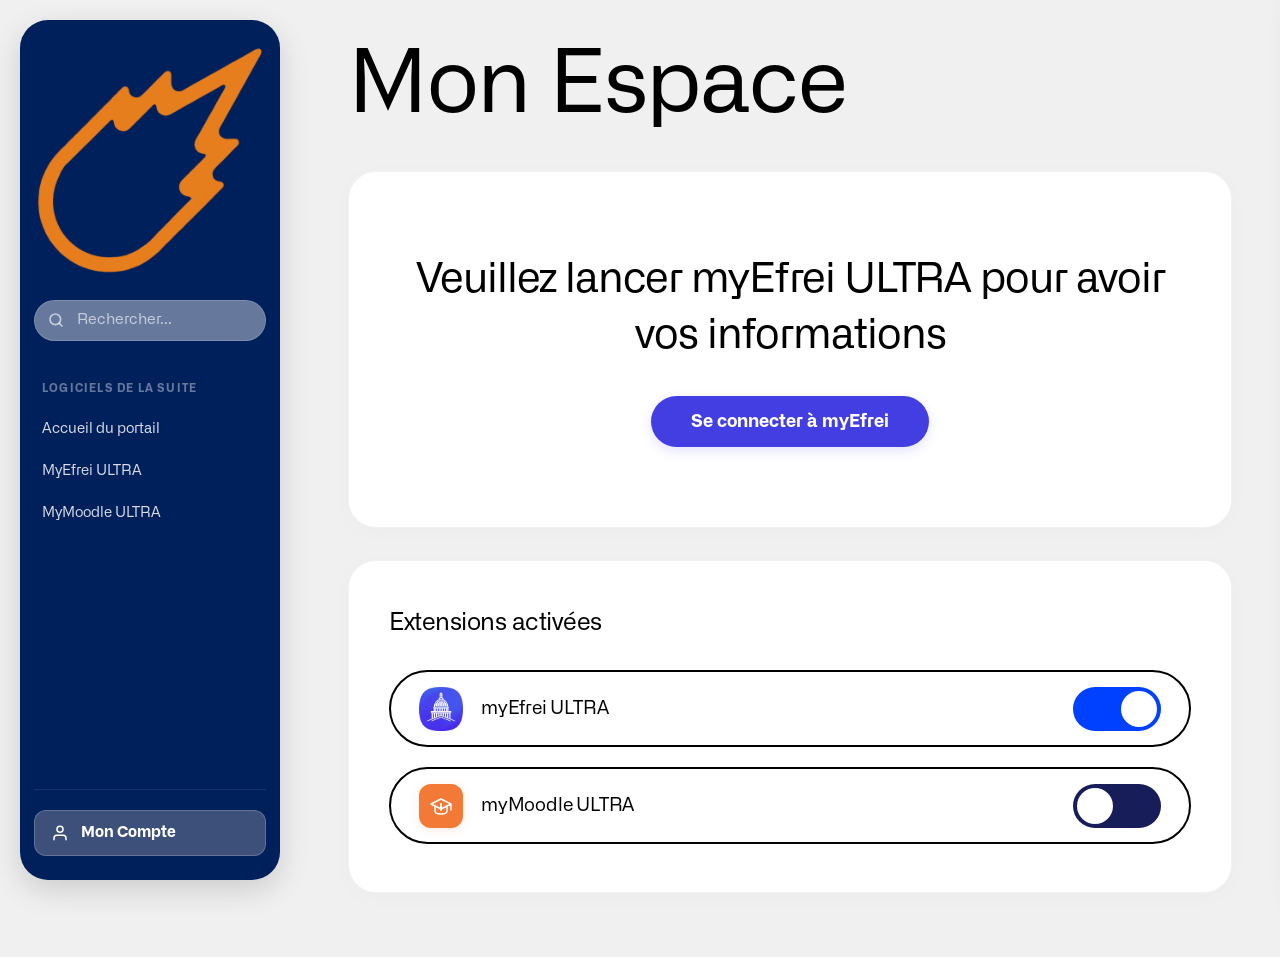
==== mon-compte.html @ fefe1a93 "La suite - Site we- Début" ====
<!DOCTYPE html>
<html lang="fr">
<head>
  <meta charset="UTF-8">
  <meta name="viewport" content="width=device-width, initial-scale=1.0">
  <title>Mon Compte - RACYWAMA</title>
  
  <!-- SEO Meta Tags -->
  <meta name="description" content="Gérez votre profil RACYWAMA, activez vos extensions et configurez vos préférences pour MyEfrei ULTRA et MyMoodle ULTRA.">
  <meta name="author" content="Racywama">

  <!-- Favicon -->
  <link rel="icon" type="image/png" href="img/logo.png">

  <!-- Stylesheets -->
  <link rel="stylesheet" href="index.css">
  <link rel="stylesheet" href="mon-compte.css">
</head>
<body class="account-page-body is-unconnected">

  <!-- MOBILE HEADER (Visible on <= 992px) -->
  <header class="mobile-header">
    <a href="index.html" class="mobile-logo-wrapper">
      <img src="img/logo.png" alt="RACYWAMA Comet Logo" class="mobile-logo-img">
    </a>
    <button class="mye-hamburger-btn" id="mye-hamburger-btn" aria-label="Menu">
      <span></span>
      <span></span>
      <span></span>
    </button>
  </header>

  <!-- MOBILE DRAWER (Visible on <= 992px) -->
  <div id="mye-mobile-drawer" class="mye-mobile-drawer">
    <div class="mye-drawer-header">
      <button class="mye-drawer-close" id="mye-drawer-close" aria-label="Fermer">
        <svg viewBox="0 0 24 24" fill="none" stroke="currentColor" stroke-width="2" stroke-linecap="round" stroke-linejoin="round"><line x1="18" y1="6" x2="6" y2="18"></line><line x1="6" y1="6" x2="18" y2="18"></line></svg>
      </button>
    </div>
    
    <!-- Drawer Profile Info -->
    <div class="mye-drawer-profile-container">
      <div class="avatar-gradient drawer-avatar" id="drawer-profile-avatar">--</div>
      <div class="mye-drawer-profile-details">
        <h3 class="mye-drawer-name" id="drawer-profile-name">Non connecté</h3>
        <span class="mye-drawer-badge" id="drawer-profile-class">Aucune extension</span>
      </div>
    </div>
    
    <!-- Drawer Navigation Menu -->
    <nav class="mye-drawer-nav">
      <a href="index.html" class="mye-drawer-item">
        <span class="mye-drawer-item-text">Accueil du portail</span>
      </a>
      <a href="myefrei-ultra.html" class="mye-drawer-item">
        <span class="mye-drawer-item-text">MyEfrei ULTRA</span>
      </a>
      <a href="index.html#card-mymoodle-ultra" class="mye-drawer-item">
        <span class="mye-drawer-item-text">MyMoodle ULTRA</span>
      </a>
      <a href="mon-compte.html" class="mye-drawer-item active">
        <span class="mye-drawer-item-text">Mon Compte</span>
      </a>
    </nav>
  </div>

  <!-- DRAWER OVERLAY -->
  <div id="mye-drawer-overlay" class="mye-drawer-overlay"></div>

  <!-- LEFT SIDEBAR -->
  <aside class="sidebar">
    <div class="sidebar-top">
      <a href="index.html" class="sidebar-logo-wrapper" id="sidebar-logo">
        <img src="img/logo.png" alt="RACYWAMA Comet Logo" class="sidebar-logo-img">
      </a>
      <div class="sidebar-search-container">
        <svg class="sidebar-search-icon" width="16" height="16" viewBox="0 0 24 24" fill="none" stroke="currentColor" stroke-width="2.5" stroke-linecap="round" stroke-linejoin="round"><circle cx="11" cy="11" r="8"></circle><line x1="21" y1="21" x2="16.65" y2="16.65"></line></svg>
        <input type="text" placeholder="Rechercher..." id="sidebar-search" class="sidebar-search-input">
      </div>
    </div>
    
    <!-- Software List inside Sidebar -->
    <nav class="sidebar-nav">
      <p class="sidebar-nav-title">Logiciels de la Suite</p>
      <ul class="sidebar-menu">
        <li>
          <a href="index.html" class="sidebar-menu-link">
            Accueil du portail
          </a>
        </li>
        <li>
          <a href="myefrei-ultra.html" class="sidebar-menu-link">
            MyEfrei ULTRA
          </a>
        </li>
        <li>
          <a href="index.html#card-mymoodle-ultra" class="sidebar-menu-link">
            MyMoodle ULTRA
          </a>
        </li>
      </ul>
    </nav>

    <!-- Sidebar Bottom (Account Button) -->
    <div class="sidebar-bottom">
      <a href="mon-compte.html" class="sidebar-account-btn active" id="sidebar-account-btn">
        <svg class="sidebar-account-icon" width="18" height="18" viewBox="0 0 24 24" fill="none" stroke="currentColor" stroke-width="2" stroke-linecap="round" stroke-linejoin="round"><path d="M20 21v-2a4 4 0 0 0-4-4H8a4 4 0 0 0-4 4v2"></path><circle cx="12" cy="7" r="4"></circle></svg>
        <span>Mon Compte</span>
      </a>
    </div>
  </aside>

  <!-- MAIN CONTENT AREA -->
  <main class="main-content">
    
    <!-- Top Header -->
    <div class="top-header">
      <h1 class="main-title">Mon Espace</h1>
    </div>

    <!-- STATE 1: UNCONNECTED VIEW (Default) -->
    <div id="state-unconnected" class="unconnected-container">
      <!-- Unconnected Message Card -->
      <div class="card-unconnected-msg" style="text-align: center;">
        <h2 style="margin-bottom: 2rem;">Veuillez lancer myEfrei ULTRA pour avoir vos informations</h2>
        <a href="https://auth.myefrei.fr/uaa/interaction/dcYDgSKBVvpcvzDMq9liF" target="_blank" class="btn-mye-connect" style="display: inline-block; padding: 0.85rem 2.5rem; background-color: var(--btn-blue, #423ee2); color: #ffffff; text-decoration: none; border-radius: 100px; font-weight: 600; font-size: 1.1rem; box-shadow: 0 4px 12px rgba(66, 62, 226, 0.15); transition: all 0.2s ease;">Se connecter à myEfrei</a>
      </div>

      <!-- Extensions Status Card -->
      <div class="card-extensions-status">
        <h3>Extensions activées</h3>
        <div class="extensions-pills-list">
          
          <!-- Extension 1: myEfrei ULTRA -->
          <div class="extension-pill-item">
            <div class="extension-pill-left">
              <img src="img/logomyEfreiUltra.png" alt="myEfrei ULTRA Logo" class="extension-logo-img">
              <span class="extension-name">myEfrei ULTRA</span>
            </div>
            <label class="switch">
              <input type="checkbox" id="extension-toggle-unconnected">
              <span class="slider"></span>
            </label>
          </div>

          <!-- Extension 2: myMoodle ULTRA -->
          <div class="extension-pill-item">
            <div class="extension-pill-left">
              <div class="mym-moodle-icon-wrapper">
                <svg width="24" height="24" viewBox="0 0 24 24" fill="none" stroke="white" stroke-width="1.5" stroke-linecap="round" stroke-linejoin="round" class="dome-svg"><path d="M22 10v6M2 10l10-5 10 5-10 5z"></path><path d="M6 12v5c0 2 2 3 6 3s6-1 6-3v-5"></path><path d="M12 10v6" stroke-width="2"></path></svg>
              </div>
              <span class="extension-name">myMoodle ULTRA</span>
            </div>
            <label class="switch">
              <input type="checkbox" id="moodle-toggle-unconnected">
              <span class="slider"></span>
            </label>
          </div>

        </div>
      </div>
    </div>

    <!-- STATE 2: CONNECTED VIEW (Hidden by default) -->
    <div id="state-connected" class="account-grid">
      
      <!-- LEFT: Profile & License Info -->
      <div class="account-left-col">
        <div class="profile-card">
          <div class="avatar-gradient" id="profile-avatar">--</div>
          <h2 class="profile-name" id="profile-name">Non connecté</h2>
          <span class="profile-badge" id="profile-class">Aucune extension</span>
          
          <div class="profile-details">
            <div class="detail-row">
              <span class="detail-label">E-mail</span>
              <span class="detail-value" id="profile-email">--</span>
            </div>
            <div class="detail-row">
              <span class="detail-label">Moyenne</span>
              <span class="detail-value" id="profile-average">--</span>
            </div>
            <div class="detail-row">
              <span class="detail-label">Absences / Retards</span>
              <span class="detail-value" id="profile-attendance">--</span>
            </div>
          </div>
          
          <div class="profile-sync-warning" id="profile-sync-warning" style="margin-top: 1.5rem; font-size: 0.8rem; color: #b45309; background: #fffbeb; border: 1px solid #fef3c7; padding: 12px; border-radius: 14px; text-align: left; width: 100%; box-sizing: border-box; line-height: 1.4;">
            ⚠️ <strong>Données non synchronisées</strong> : veuillez vous <a href="https://auth.myefrei.fr/uaa/interaction/dcYDgSKBVvpcvzDMq9liF" target="_blank" style="color: #78350f; font-weight: 700; text-decoration: underline;">connecter à l'ENT myEfrei</a> avec l'extension.
          </div>

          <!-- Extensions activées -->
          <div class="pref-category" style="margin-top: 2rem; width: 100%;">
            <h4 class="pref-cat-title" style="text-align: left;">Extensions activées</h4>
            <div class="extensions-pills-list">
              
              <!-- Extension 1: myEfrei ULTRA -->
              <div class="extension-pill-item">
                <div class="extension-pill-left">
                  <img src="img/logomyEfreiUltra.png" alt="myEfrei ULTRA Logo" class="extension-logo-img">
                  <span class="extension-name">myEfrei ULTRA</span>
                </div>
                <label class="switch">
                  <input type="checkbox" checked id="extension-toggle-connected">
                  <span class="slider"></span>
                </label>
              </div>

              <!-- Extension 2: myMoodle ULTRA -->
              <div class="extension-pill-item">
                <div class="extension-pill-left">
                  <div class="mym-moodle-icon-wrapper">
                    <svg width="24" height="24" viewBox="0 0 24 24" fill="none" stroke="white" stroke-width="1.5" stroke-linecap="round" stroke-linejoin="round" class="dome-svg"><path d="M22 10v6M2 10l10-5 10 5-10 5z"></path><path d="M6 12v5c0 2 2 3 6 3s6-1 6-3v-5"></path><path d="M12 10v6" stroke-width="2"></path></svg>
                  </div>
                  <span class="extension-name">myMoodle ULTRA</span>
                </div>
                <label class="switch">
                  <input type="checkbox" id="moodle-toggle-connected">
                  <span class="slider"></span>
                </label>
              </div>

            </div>
          </div>

        </div>
      </div>

      <!-- RIGHT: Preferences & Extension Control -->
      <div class="account-right-col">
        <div class="preferences-card">

          <h3 class="card-section-title">Configuration MyEfrei ULTRA</h3>
          <p class="card-section-subtitle">Personnalisez les données scolaires et de profil simulées par l'extension.</p>

          <div class="mye-sync-notice" id="mye-sync-notice">
            <div class="mye-sync-notice-icon">⚠️</div>
            <div class="mye-sync-notice-text">
              <strong>Veuillez vous <a href="https://auth.myefrei.fr/uaa/interaction/dcYDgSKBVvpcvzDMq9liF" target="_blank" style="color: #78350f; text-decoration: underline;">connecter à myEfrei</a> avec l'extension</strong><br>
              Aucune donnée n'a été importée de l'ENT officiel. Ces informations de profil et de notes sont obligatoirement extraites depuis le site de l'école par l'application et ne peuvent pas être modifiées manuellement.
            </div>
          </div>
          
          <!-- Catégorie 1: Profil Étudiant -->
          <div class="pref-category">
            <h4 class="pref-cat-title">Profil de l'étudiant</h4>
            <div class="apple-settings-card">
              <div class="apple-settings-row">
                <span class="apple-row-label">Nom complet</span>
                <span class="apple-row-value" id="mye-val-name">Non connecté</span>
              </div>
              <div class="apple-settings-row">
                <span class="apple-row-label">E-mail étudiant</span>
                <span class="apple-row-value" id="mye-val-email">Non connecté</span>
              </div>
            </div>
          </div>

          <!-- Catégorie 2: Données Scolaires -->
          <div class="pref-category">
            <h4 class="pref-cat-title">Statistiques Scolaires (ENT)</h4>
            <div class="apple-settings-card">
              <div class="apple-settings-row">
                <span class="apple-row-label">Moyenne Générale</span>
                <span class="apple-row-value" id="mye-val-average">--</span>
              </div>
              <div class="apple-settings-row">
                <span class="apple-row-label">Absences</span>
                <span class="apple-row-value" id="mye-val-absences">--</span>
              </div>
              <div class="apple-settings-row">
                <span class="apple-row-label">Retards</span>
                <span class="apple-row-value" id="mye-val-retards">--</span>
              </div>
            </div>
          </div>

          <!-- Catégorie 3: Apparence & Personnalisation -->
          <div class="pref-category">
            <h4 class="pref-cat-title">Apparence de l'extension</h4>
            <div class="apple-settings-card">
              <div class="apple-settings-row">
                <span class="apple-row-label">Thème de couleur</span>
                <div class="apple-row-interactive">
                  <select id="mye-input-theme" class="apple-select-dropdown">
                    <option value="navy">Navy (Bleu Efrei)</option>
                    <option value="emerald">Emerald (Vert)</option>
                    <option value="purple">Purple (Violet)</option>
                    <option value="ruby">Ruby (Rouge)</option>
                    <option value="slate">Slate (Gris)</option>
                    <option value="oled">OLED (Noir profond)</option>
                  </select>
                </div>
              </div>
              <div class="apple-settings-row">
                <div class="apple-row-label-desc" style="text-align: left;">
                  <span class="apple-row-label" style="display: block; margin-bottom: 2px;">Thème sombre par défaut</span>
                  <span style="font-size: 12px; color: #86868b; display: block; line-height: 1.4;">Activer l'affichage sombre au chargement.</span>
                </div>
                <label class="apple-switch">
                  <input type="checkbox" id="mye-input-darkmode">
                  <span class="apple-slider"></span>
                </label>
              </div>
            </div>
          </div>

          <!-- Catégorie 4: Calendrier Planning -->
          <div class="pref-category">
            <h4 class="pref-cat-title">Calendrier Planning</h4>
            <div class="apple-settings-card">
               <!-- Amplitude horaire (Dual range slider) -->
              <div class="apple-settings-row mye-slider-row" style="flex-direction: column; align-items: stretch; padding: 18px 16px;">
                <div style="display: flex; justify-content: center; font-size: 14px; font-weight: 500; color: #1d1d1f; margin-bottom: 12px; gap: 4px;">
                  <span>De</span>
                  <span id="mye-planning-start-val" style="color: #007aff; font-weight: 600; font-variant-numeric: tabular-nums;">07h30</span>
                  <span>À</span>
                  <span id="mye-planning-end-val" style="color: #007aff; font-weight: 600; font-variant-numeric: tabular-nums;">20h00</span>
                </div>
                <div class="mye-dual-slider-container">
                  <div class="mye-dual-slider-track"></div>
                  <div id="mye-planning-slider-range" class="mye-dual-slider-range"></div>
                  <input type="range" id="mye-planning-start" class="mye-dual-slider-input" min="0" max="23.5" step="0.5" value="7.5" style="z-index: 4;">
                  <input type="range" id="mye-planning-end" class="mye-dual-slider-input" min="0.5" max="24" step="0.5" value="20" style="z-index: 5;">
                </div>
              </div>
              <div class="apple-settings-row" style="background-color: #f5f5f7; padding: 10px 16px; pointer-events: none;">
                <span class="apple-row-label" style="color: #1d1d1f; font-weight: 600;">Couleurs des cours</span>
              </div>
              <div class="apple-settings-colors-grid">
                <div class="apple-color-row">
                  <span class="apple-color-label">CM (Cours magistral)</span>
                  <div class="apple-color-picker-wrapper">
                    <input type="color" id="mye-planning-color-CM" class="apple-color-picker">
                  </div>
                </div>
                <div class="apple-color-row">
                  <span class="apple-color-label">TD (Travaux dirigés)</span>
                  <div class="apple-color-picker-wrapper">
                    <input type="color" id="mye-planning-color-TD" class="apple-color-picker">
                  </div>
                </div>
                <div class="apple-color-row">
                  <span class="apple-color-label">TP (Travaux pratiques)</span>
                  <div class="apple-color-picker-wrapper">
                    <input type="color" id="mye-planning-color-TP" class="apple-color-picker">
                  </div>
                </div>
                <div class="apple-color-row">
                  <span class="apple-color-label">CC</span>
                  <div class="apple-color-picker-wrapper">
                    <input type="color" id="mye-planning-color-CC" class="apple-color-picker">
                  </div>
                </div>
                <div class="apple-color-row">
                  <span class="apple-color-label">CE (Contrôle écrit)</span>
                  <div class="apple-color-picker-wrapper">
                    <input type="color" id="mye-planning-color-CE" class="apple-color-picker">
                  </div>
                </div>
                <div class="apple-color-row">
                  <span class="apple-color-label">DE (Devoir écrit)</span>
                  <div class="apple-color-picker-wrapper">
                    <input type="color" id="mye-planning-color-DE" class="apple-color-picker">
                  </div>
                </div>
                <div class="apple-color-row">
                  <span class="apple-color-label">TAI</span>
                  <div class="apple-color-picker-wrapper">
                    <input type="color" id="mye-planning-color-TAI" class="apple-color-picker">
                  </div>
                </div>
                <div class="apple-color-row">
                  <span class="apple-color-label">Projet</span>
                  <div class="apple-color-picker-wrapper">
                    <input type="color" id="mye-planning-color-Projet" class="apple-color-picker">
                  </div>
                </div>
                <div class="apple-color-row">
                  <span class="apple-color-label">Langues</span>
                  <div class="apple-color-picker-wrapper">
                    <input type="color" id="mye-planning-color-Langues" class="apple-color-picker">
                  </div>
                </div>
                <div class="apple-color-row">
                  <span class="apple-color-label">Cours</span>
                  <div class="apple-color-picker-wrapper">
                    <input type="color" id="mye-planning-color-Cours" class="apple-color-picker">
                  </div>
                </div>
              </div>
            </div>
          </div>

          <!-- Catégorie 5: Calendrier Association & Campus -->
          <div class="pref-category">
            <h4 class="pref-cat-title">Calendrier Association & Campus</h4>
            <div class="apple-settings-card">
              <!-- Amplitude horaire (Dual range slider) -->
              <div class="apple-settings-row mye-slider-row" style="flex-direction: column; align-items: stretch; padding: 18px 16px;">
                <div style="display: flex; justify-content: center; font-size: 14px; font-weight: 500; color: #1d1d1f; margin-bottom: 12px; gap: 4px;">
                  <span>De</span>
                  <span id="mye-calendar-start-val" style="color: #007aff; font-weight: 600; font-variant-numeric: tabular-nums;">07h30</span>
                  <span>À</span>
                  <span id="mye-calendar-end-val" style="color: #007aff; font-weight: 600; font-variant-numeric: tabular-nums;">20h00</span>
                </div>
                <div class="mye-dual-slider-container">
                  <div class="mye-dual-slider-track"></div>
                  <div id="mye-calendar-slider-range" class="mye-dual-slider-range"></div>
                  <input type="range" id="mye-calendar-start" class="mye-dual-slider-input" min="0" max="23.5" step="0.5" value="7.5" style="z-index: 4;">
                  <input type="range" id="mye-calendar-end" class="mye-dual-slider-input" min="0.5" max="24" step="0.5" value="20" style="z-index: 5;">
                </div>
              </div>
              <div class="apple-settings-row" style="background-color: #f5f5f7; padding: 10px 16px; pointer-events: none;">
                <span class="apple-row-label" style="color: #1d1d1f; font-weight: 600;">Couleurs des catégories</span>
              </div>
              <div class="apple-settings-colors-grid">
                <div class="apple-color-row">
                  <span class="apple-color-label">FabLab</span>
                  <div class="apple-color-picker-wrapper">
                    <input type="color" id="mye-calendar-color-FabLab" class="apple-color-picker">
                  </div>
                </div>
                <div class="apple-color-row">
                  <span class="apple-color-label">Studio</span>
                  <div class="apple-color-picker-wrapper">
                    <input type="color" id="mye-calendar-color-Studio" class="apple-color-picker">
                  </div>
                </div>
                <div class="apple-color-row">
                  <span class="apple-color-label">Associations (Asso)</span>
                  <div class="apple-color-picker-wrapper">
                    <input type="color" id="mye-calendar-color-Asso" class="apple-color-picker">
                  </div>
                </div>
                <div class="apple-color-row">
                  <span class="apple-color-label">Événements</span>
                  <div class="apple-color-picker-wrapper">
                    <input type="color" id="mye-calendar-color-Events" class="apple-color-picker">
                  </div>
                </div>
              </div>
            </div>
          </div>

          <!-- Actions -->
          <div class="mye-settings-actions" style="margin-top: 2rem;">
            <button type="button" class="btn-mye-reset" id="btn-mye-reset">Vider / Réinitialiser</button>
          </div>

    </div>

    <!-- Toast Notification for Toggles -->
    <div id="toast" class="toast">Préférence mise à jour !</div>
    
  </main>

  <!-- Javascript -->
  <script>
    document.addEventListener('DOMContentLoaded', () => {
      // Sidebar Search Logic
      const searchInput = document.getElementById('sidebar-search');
      const sidebarLinks = document.querySelectorAll('.sidebar-menu li');

      if (searchInput) {
        searchInput.addEventListener('input', (e) => {
          const query = e.target.value.toLowerCase().trim();
          sidebarLinks.forEach(linkLi => {
            const linkText = linkLi.querySelector('.sidebar-menu-link').textContent.toLowerCase();
            if (linkText.includes(query)) {
              linkLi.style.display = 'block';
            } else {
              linkLi.style.display = 'none';
            }
          });
        });
      }

      // Mobile Drawer Toggle Logic
      const hamburgerBtn = document.getElementById('mye-hamburger-btn');
      const mobileDrawer = document.getElementById('mye-mobile-drawer');
      const drawerClose = document.getElementById('mye-drawer-close');
      const drawerOverlay = document.getElementById('mye-drawer-overlay');

      if (hamburgerBtn && mobileDrawer && drawerOverlay) {
        hamburgerBtn.addEventListener('click', (e) => {
          e.stopPropagation();
          mobileDrawer.classList.add('active');
          drawerOverlay.classList.add('active');
        });
      }

      const closeDrawer = () => {
        if (mobileDrawer) mobileDrawer.classList.remove('active');
        if (drawerOverlay) drawerOverlay.classList.remove('active');
      };

      if (drawerClose) drawerClose.addEventListener('click', closeDrawer);
      if (drawerOverlay) drawerOverlay.addEventListener('click', closeDrawer);

      // Toast Logic
      const toast = document.getElementById('toast');
      let toastTimeout;
      const showToast = (message) => {
        toast.textContent = message;
        toast.classList.add('show');
        clearTimeout(toastTimeout);
        toastTimeout = setTimeout(() => {
          toast.classList.remove('show');
        }, 3000);
      };

      // localStorage sync keys
      const keys = {
        name: 'mye_user_name',
        class: 'mye_user_class',
        email: 'mye_user_email',
        id: 'mye_user_id',
        average: 'mye_user_average',
        absences: 'mye_user_absences',
        retards: 'mye_user_retards',
        theme: 'mye_user_theme',
        darkmode: 'mye_user_darkmode',
        planning: 'mye-planning-settings',
        calendar: 'mye-calendars-settings'
      };

      // Generate hour options dynamically for all start/end dropdowns to support 0h00-24h00 with 30-min steps
      const startSelects = ['mye-planning-start', 'mye-calendar-start'];
      startSelects.forEach(id => {
        const el = document.getElementById(id);
        if (el) {
          el.innerHTML = '';
          for (let h = 0; h <= 23.5; h += 0.5) {
            const option = document.createElement('option');
            option.value = String(h);
            const hours = Math.floor(h);
            const mins = h % 1 === 0.5 ? '30' : '00';
            option.textContent = `${hours}h${mins}`;
            el.appendChild(option);
          }
        }
      });

      const endSelects = ['mye-planning-end', 'mye-calendar-end'];
      endSelects.forEach(id => {
        const el = document.getElementById(id);
        if (el) {
          el.innerHTML = '';
          for (let h = 0.5; h <= 24; h += 0.5) {
            const option = document.createElement('option');
            option.value = String(h);
            const hours = Math.floor(h);
            const mins = h % 1 === 0.5 ? '30' : '00';
            option.textContent = `${hours}h${mins}`;
            el.appendChild(option);
          }
        }
      });

      // DOM elements references
      const profileValues = {
        name: document.getElementById('mye-val-name'),
        email: document.getElementById('mye-val-email'),
        average: document.getElementById('mye-val-average'),
        absences: document.getElementById('mye-val-absences'),
        retards: document.getElementById('mye-val-retards')
      };

      const inputs = {
        theme: document.getElementById('mye-input-theme'),
        darkmode: document.getElementById('mye-input-darkmode')
      };

      // Profile Card DOM references
      const profile = {
        avatar: document.getElementById('profile-avatar'),
        name: document.getElementById('profile-name'),
        class: document.getElementById('profile-class'),
        email: document.getElementById('profile-email'),
        average: document.getElementById('profile-average'),
        attendance: document.getElementById('profile-attendance'),
        warning: document.getElementById('profile-sync-warning'),
        notice: document.getElementById('mye-sync-notice')
      };

      // Dual Range Slider Helpers
      const formatHour = (val) => {
        const hours = Math.floor(val);
        const mins = val % 1 === 0.5 ? '30' : '00';
        return `${String(hours).padStart(2, '0')}h${mins}`;
      };

      const updateDualSlider = (prefix) => {
        const startInput = document.getElementById(`mye-${prefix}-start`);
        const endInput = document.getElementById(`mye-${prefix}-end`);
        const rangeLine = document.getElementById(`mye-${prefix}-slider-range`);
        const startValDisplay = document.getElementById(`mye-${prefix}-start-val`);
        const endValDisplay = document.getElementById(`mye-${prefix}-end-val`);
        
        if (!startInput || !endInput || !rangeLine) return;
        
        let startVal = parseFloat(startInput.value);
        let endVal = parseFloat(endInput.value);
        
        // Handle crossing
        if (startVal >= endVal) {
          if (document.activeElement === startInput) {
            endVal = Math.min(24, startVal + 0.5);
            endInput.value = String(endVal);
          } else {
            startVal = Math.max(0, endVal - 0.5);
            startInput.value = String(startVal);
          }
        }
        
        const startPercent = (startVal / 24) * 100;
        const endPercent = (endVal / 24) * 100;
        
        rangeLine.style.left = startPercent + '%';
        rangeLine.style.width = (endPercent - startPercent) + '%';
        
        startValDisplay.textContent = formatHour(startVal);
        endValDisplay.textContent = formatHour(endVal);
      };

      // Load parameters
      const loadParams = () => {
        const nameVal = localStorage.getItem(keys.name) || '';
        const emailVal = localStorage.getItem(keys.email) || '';
        const idVal = localStorage.getItem(keys.id) || '';
        const classVal = localStorage.getItem(keys.class) || '';
        const averageVal = localStorage.getItem(keys.average) || '';
        const absencesVal = localStorage.getItem(keys.absences) || '';
        const retardsVal = localStorage.getItem(keys.retards) || '';

        profileValues.name.textContent = nameVal || 'Non connecté';
        profileValues.email.textContent = emailVal || 'Non connecté';
        
        // Format average to 2 decimal places
        const avgNum = parseFloat(averageVal);
        profileValues.average.textContent = isNaN(avgNum) ? '--' : avgNum.toFixed(2).replace('.', ',');
        
        profileValues.absences.textContent = absencesVal !== '' ? absencesVal : '--';
        profileValues.retards.textContent = retardsVal !== '' ? retardsVal : '--';
        
        inputs.theme.value = localStorage.getItem(keys.theme) || 'navy';
        inputs.darkmode.checked = localStorage.getItem(keys.darkmode) === 'true';

        // Load Planning Settings
        let planningData = {
          colors: {
            'CC': '#ff3b30', 'CE': '#ff3b30', 'DE': '#ff3b30', 'TAI': '#ff3b30',
            'CM': '#34c759', 'TD': '#007aff', 'TP': '#ff9500',
            'Projet': '#af52de', 'Langues': '#ff9500', 'Cours': '#8e8e93'
          },
          displayStart: 7.5,
          displayEnd: 20.0
        };
        try {
          const savedPlanning = localStorage.getItem('mye-planning-settings');
          if (savedPlanning) {
            const parsed = JSON.parse(savedPlanning);
            planningData = { ...planningData, ...parsed };
            planningData.colors = { ...planningData.colors, ...(parsed.colors || {}) };
          }
        } catch(e){}

        document.getElementById('mye-planning-start').value = String(planningData.displayStart);
        document.getElementById('mye-planning-end').value = String(planningData.displayEnd);
        document.getElementById('mye-planning-color-CM').value = planningData.colors.CM || '#34c759';
        document.getElementById('mye-planning-color-TD').value = planningData.colors.TD || '#007aff';
        document.getElementById('mye-planning-color-TP').value = planningData.colors.TP || '#ff9500';
        document.getElementById('mye-planning-color-CC').value = planningData.colors.CC || '#ff3b30';
        document.getElementById('mye-planning-color-CE').value = planningData.colors.CE || '#ff3b30';
        document.getElementById('mye-planning-color-DE').value = planningData.colors.DE || '#ff3b30';
        document.getElementById('mye-planning-color-TAI').value = planningData.colors.TAI || '#ff3b30';
        document.getElementById('mye-planning-color-Projet').value = planningData.colors.Projet || '#af52de';
        document.getElementById('mye-planning-color-Langues').value = planningData.colors.Langues || '#ff9500';
        document.getElementById('mye-planning-color-Cours').value = planningData.colors.Cours || '#8e8e93';

        // Load Calendar Settings
        let calendarData = {
          colors: {
            'FabLab': '#007aff',
            'Studio': '#af52de',
            'Asso': '#ff9500',
            'Evénements': '#ff3b30'
          },
          displayStart: 7.5,
          displayEnd: 20.0
        };
        try {
          const savedCalendar = localStorage.getItem('mye-calendars-settings');
          if (savedCalendar) {
            const parsed = JSON.parse(savedCalendar);
            calendarData = { ...calendarData, ...parsed };
            calendarData.colors = { ...calendarData.colors, ...(parsed.colors || {}) };
          }
        } catch(e){}

        document.getElementById('mye-calendar-start').value = String(calendarData.displayStart);
        document.getElementById('mye-calendar-end').value = String(calendarData.displayEnd);
        document.getElementById('mye-calendar-color-FabLab').value = calendarData.colors.FabLab || '#007aff';
        document.getElementById('mye-calendar-color-Studio').value = calendarData.colors.Studio || '#af52de';
        document.getElementById('mye-calendar-color-Asso').value = calendarData.colors.Asso || '#ff9500';
        document.getElementById('mye-calendar-color-Events').value = calendarData.colors['Evénements'] || '#ff3b30';

        updateDualSlider('planning');
        updateDualSlider('calendar');
      };

      // Update Profile Card
      const updateProfileCard = () => {
        const nameVal = localStorage.getItem(keys.name);
        const classVal = localStorage.getItem(keys.class);
        const emailVal = localStorage.getItem(keys.email);
        const avgVal = localStorage.getItem(keys.average);
        const absVal = localStorage.getItem(keys.absences);
        const retVal = localStorage.getItem(keys.retards);

        const isConnected = !!nameVal;

        const dAvatar = document.getElementById('drawer-profile-avatar');
        const dName = document.getElementById('drawer-profile-name');
        const dClass = document.getElementById('drawer-profile-class');

        if (isConnected) {
          // Avatar initials
          const parts = nameVal.trim().split(/\s+/);
          const initials = parts.map(p => p[0]).join('').substring(0, 2).toUpperCase();
          profile.avatar.textContent = initials || '??';
          if (dAvatar) dAvatar.textContent = initials || '??';
          
          profile.name.textContent = nameVal;
          if (dName) dName.textContent = nameVal;

          profile.class.textContent = classVal || 'Étudiant';
          if (dClass) dClass.textContent = classVal || 'Étudiant';

          profile.email.textContent = emailVal || '--';
          profile.average.textContent = avgVal ? parseFloat(avgVal).toFixed(2).replace('.', ',') : '--';
          
          if (absVal === null || retVal === null) {
            profile.attendance.innerHTML = `<span class="mye-tiny-spinner"></span>`;
          } else {
            profile.attendance.textContent = `${absVal} abs / ${retVal} ret`;
          }
          
          profile.warning.style.display = 'none';
          profile.notice.style.display = 'none';
        } else {
          profile.avatar.textContent = '--';
          if (dAvatar) dAvatar.textContent = '--';

          profile.name.textContent = 'Non connecté';
          if (dName) dName.textContent = 'Non connecté';

          profile.class.textContent = 'Aucune extension';
          if (dClass) dClass.textContent = 'Aucune extension';

          profile.email.textContent = '--';
          profile.average.textContent = '--';
          profile.attendance.textContent = '--';
          
          profile.warning.style.display = 'block';
          profile.notice.style.display = 'flex';
        }
      };

      // Save a key value
      const saveParam = (key, value) => {
        localStorage.setItem(key, value);
        updateProfileCard();
        window.dispatchEvent(new CustomEvent('mye-portal-save', { detail: { key, value } }));
      };

      // Attach event listeners for theme/darkmode (only editable ones)
      inputs.theme.addEventListener('change', (e) => {
        saveParam(keys.theme, e.target.value);
        showToast(`Thème mis à jour : ${e.target.value.toUpperCase()}`);
      });
      inputs.darkmode.addEventListener('change', (e) => {
        saveParam(keys.darkmode, e.target.checked);
        showToast(`Mode sombre par défaut : ${e.target.checked ? 'Activé' : 'Désactivé'}`);
      });

      // Save planning settings
      const savePlanningSettings = () => {
        const startVal = parseFloat(document.getElementById('mye-planning-start').value);
        const endVal = parseFloat(document.getElementById('mye-planning-end').value);
        
        if (startVal >= endVal) {
          showToast('Erreur : L\'heure de début doit être inférieure à l\'heure de fin.');
          loadParams();
          return;
        }

        const planningSettings = {
          displayStart: startVal,
          displayEnd: endVal,
          colors: {
            TD: document.getElementById('mye-planning-color-TD').value,
            TP: document.getElementById('mye-planning-color-TP').value,
            CM: document.getElementById('mye-planning-color-CM').value,
            Projet: document.getElementById('mye-planning-color-Projet').value,
            Langues: document.getElementById('mye-planning-color-Langues').value,
            Cours: document.getElementById('mye-planning-color-Cours').value,
            CC: document.getElementById('mye-planning-color-CC').value,
            CE: document.getElementById('mye-planning-color-CE').value,
            DE: document.getElementById('mye-planning-color-DE').value,
            TAI: document.getElementById('mye-planning-color-TAI').value
          }
        };
        const valueStr = JSON.stringify(planningSettings);
        localStorage.setItem(keys.planning, valueStr);
        window.dispatchEvent(new CustomEvent('mye-portal-save', { 
          detail: { key: keys.planning, value: valueStr } 
        }));
        showToast('Planning mis à jour !');
      };

      // Save calendar settings
      const saveCalendarSettings = () => {
        const startVal = parseFloat(document.getElementById('mye-calendar-start').value);
        const endVal = parseFloat(document.getElementById('mye-calendar-end').value);

        if (startVal >= endVal) {
          showToast('Erreur : L\'heure de début doit être inférieure à l\'heure de fin.');
          loadParams();
          return;
        }

        const calendarSettings = {
          displayStart: startVal,
          displayEnd: endVal,
          colors: {
            FabLab: document.getElementById('mye-calendar-color-FabLab').value,
            Studio: document.getElementById('mye-calendar-color-Studio').value,
            Asso: document.getElementById('mye-calendar-color-Asso').value,
            'Evénements': document.getElementById('mye-calendar-color-Events').value
          }
        };
        const valueStr = JSON.stringify(calendarSettings);
        localStorage.setItem(keys.calendar, valueStr);
        window.dispatchEvent(new CustomEvent('mye-portal-save', { 
          detail: { key: keys.calendar, value: valueStr } 
        }));
        showToast('Calendrier association/campus mis à jour !');
      };

      // Attach input event listeners for real-time visual updates
      const bindDualSliderRealTime = (prefix, saveFunc) => {
        const startInput = document.getElementById(`mye-${prefix}-start`);
        const endInput = document.getElementById(`mye-${prefix}-end`);
        
        const updateVisuals = () => updateDualSlider(prefix);
        
        if (startInput && endInput) {
          startInput.addEventListener('input', updateVisuals);
          endInput.addEventListener('input', updateVisuals);
          
          startInput.addEventListener('change', () => {
            updateVisuals();
            saveFunc();
          });
          endInput.addEventListener('change', () => {
            updateVisuals();
            saveFunc();
          });
        }
      };

      bindDualSliderRealTime('planning', savePlanningSettings);
      bindDualSliderRealTime('calendar', saveCalendarSettings);

      // Attach change event listeners to Planning color inputs
      const planningColorInputIds = [
        'mye-planning-color-CM', 'mye-planning-color-TD', 'mye-planning-color-TP',
        'mye-planning-color-CC', 'mye-planning-color-CE', 'mye-planning-color-DE',
        'mye-planning-color-TAI', 'mye-planning-color-Projet', 'mye-planning-color-Langues',
        'mye-planning-color-Cours'
      ];
      planningColorInputIds.forEach(id => {
        const el = document.getElementById(id);
        if (el) el.addEventListener('change', savePlanningSettings);
      });

      // Attach change event listeners to Calendar color inputs
      const calendarColorInputIds = [
        'mye-calendar-color-FabLab', 'mye-calendar-color-Studio',
        'mye-calendar-color-Asso', 'mye-calendar-color-Events'
      ];
      calendarColorInputIds.forEach(id => {
        const el = document.getElementById(id);
        if (el) el.addEventListener('change', saveCalendarSettings);
      });

      // Reset logic
      const btnReset = document.getElementById('btn-mye-reset');
      btnReset.addEventListener('click', () => {
        // Clear school data
        localStorage.removeItem(keys.name);
        localStorage.removeItem(keys.class);
        localStorage.removeItem(keys.email);
        localStorage.removeItem(keys.id);
        localStorage.removeItem(keys.average);
        localStorage.removeItem(keys.absences);
        localStorage.removeItem(keys.retards);
        
        // Clear calendar overrides
        localStorage.removeItem(keys.planning);
        localStorage.removeItem(keys.calendar);

        // Keep default theme
        localStorage.setItem(keys.theme, 'navy');
        localStorage.setItem(keys.darkmode, 'false');
        
        loadParams();
        updateProfileCard();
        
        // Emit save for defaults and reset event
        window.dispatchEvent(new CustomEvent('mye-portal-save', { detail: { key: keys.theme, value: 'navy' } }));
        window.dispatchEvent(new CustomEvent('mye-portal-save', { detail: { key: keys.darkmode, value: false } }));
        window.dispatchEvent(new CustomEvent('mye-portal-reset'));
        
        showToast('Données réinitialisées et vidées !');
      });

      // Connection Toggles Sync
      const toggleUnconnected = document.getElementById('extension-toggle-unconnected');
      const toggleConnected = document.getElementById('extension-toggle-connected');
      const body = document.body;

      const setConnectionState = (isEnabled) => {
        const wasEnabled = localStorage.getItem('mye_user_enabled') !== 'false';
        localStorage.setItem('mye_user_enabled', isEnabled ? 'true' : 'false');
        
        // Emit save event to sync back to extension storage
        window.dispatchEvent(new CustomEvent('mye-portal-save', { 
          detail: { key: 'mye_user_enabled', value: isEnabled ? 'true' : 'false' } 
        }));

        if (toggleUnconnected) toggleUnconnected.checked = isEnabled;
        if (toggleConnected) toggleConnected.checked = isEnabled;

        if (isEnabled) {
          const nameVal = localStorage.getItem(keys.name);
          if (nameVal) {
            body.classList.remove('is-unconnected');
            body.classList.add('is-connected');
            loadParams();
            updateProfileCard();
            if (wasEnabled !== isEnabled) {
              showToast('myEfrei ULTRA : Activé. Données synchronisées.');
            }
          } else {
            body.classList.remove('is-connected');
            body.classList.add('is-unconnected');
            loadParams();
            updateProfileCard();
            if (wasEnabled !== isEnabled) {
              showToast('myEfrei ULTRA : Activé. En attente de connexion sur l\'ENT.');
            }
          }
        } else {
          body.classList.remove('is-connected');
          body.classList.add('is-unconnected');

          // Clear school data when disabled
          localStorage.removeItem(keys.name);
          localStorage.removeItem(keys.class);
          localStorage.removeItem(keys.email);
          localStorage.removeItem(keys.id);
          localStorage.removeItem(keys.average);
          localStorage.removeItem(keys.absences);
          localStorage.removeItem(keys.retards);

          loadParams();
          updateProfileCard();
          
          // Emit reset event to clear storage in the extension as well
          window.dispatchEvent(new CustomEvent('mye-portal-reset'));
          
          if (wasEnabled !== isEnabled) {
            showToast('myEfrei ULTRA : Désactivé.');
          }
        }
      };

      if (toggleUnconnected) {
        toggleUnconnected.addEventListener('change', () => {
          setConnectionState(toggleUnconnected.checked);
        });
      }

      if (toggleConnected) {
        toggleConnected.addEventListener('change', () => {
          setConnectionState(toggleConnected.checked);
        });
      }

      // Moodle Toggles Sync
      const moodleToggleUnconnected = document.getElementById('moodle-toggle-unconnected');
      const moodleToggleConnected = document.getElementById('moodle-toggle-connected');

      if (moodleToggleUnconnected && moodleToggleConnected) {
        moodleToggleUnconnected.addEventListener('change', () => {
          moodleToggleConnected.checked = moodleToggleUnconnected.checked;
          showToast(`myMoodle ULTRA : ${moodleToggleUnconnected.checked ? 'Activé' : 'Désactivé'}`);
        });

        moodleToggleConnected.addEventListener('change', () => {
          moodleToggleUnconnected.checked = moodleToggleConnected.checked;
          showToast(`myMoodle ULTRA : ${moodleToggleConnected.checked ? 'Activé' : 'Désactivé'}`);
        });
      }

      // Initial load
      loadParams();
      updateProfileCard();
      const initialEnabled = localStorage.getItem('mye_user_enabled') !== 'false';
      setConnectionState(initialEnabled);

      // Listen for data synchronization from the extension content script
      window.addEventListener('mye-sync-data', () => {
        loadParams();
        updateProfileCard();
        const currentEnabled = localStorage.getItem('mye_user_enabled') !== 'false';
        setConnectionState(currentEnabled);
      });
    });
  </script>
</body>
</html>
---- index.css ----
/* 
   Efrei ULTRA - RACYWAMA
   Styles pixel-perfect conformes aux captures d'écran
*/

@font-face {
  font-family: 'Alliance No.2';
  src: url('./Police/Alliance%20No.2%20Regular.otf') format('opentype');
  font-weight: 400;
  font-style: normal;
}

@font-face {
  font-family: 'Alliance No.2';
  src: url('./Police/Alliance%20No.2%20Bold.otf') format('opentype');
  font-weight: 700;
  font-style: normal;
}

:root {
  /* Colors */
  --sidebar-bg: #00205C;
  --main-bg: #F0F0F0;
  
  --sidebar-search-bg: #3d507a;
  --sidebar-search-border: rgba(255, 255, 255, 0.1);
  --sidebar-search-text: #ffffff;
  
  --text-dark: #000000;
  --text-muted: #333333;
  --text-white: #ffffff;
  
  --btn-decouvrir-bg: #556d8f;
  --btn-decouvrir-hover: #405573;
  
  --nav-bar-bg: #00205C;
  --tab-bg: #8496b8;
  --tab-active-bg: #3d507a;
  
  --section-fonctionnement-bg: #8397b9;
  --section-logiciels-bg: #a0c3ff;
  
  --btn-blue: #423ee2;
  --btn-blue-hover: #2f2bc1;
  --btn-orange: #f37936;
  --btn-orange-hover: #db611e;
  
  /* Fonts */
  --font-family: 'Alliance No.2', sans-serif;
}

/* Reset & Base Styles */
* {
  margin: 0;
  padding: 0;
  box-sizing: border-box;
}

html {
  scroll-behavior: smooth;
}

body {
  font-family: var(--font-family);
  background-color: var(--main-bg);
  color: var(--text-dark);
  display: flex;
  min-height: 100vh;
  overflow-x: hidden;
}

/* LEFT SIDEBAR */
.sidebar {
  position: fixed;
  top: 20px;
  left: 20px;
  bottom: 20px;
  width: 260px;
  background-color: var(--sidebar-bg);
  color: var(--text-white);
  padding: 1.5rem 14px;
  display: flex;
  flex-direction: column;
  gap: 2.5rem;
  z-index: 100;
  border-radius: 28px;
  box-shadow: 0 10px 30px rgba(0, 0, 0, 0.15);
}

.sidebar-logo-wrapper {
  display: block;
  text-align: center;
  margin-bottom: 1.5rem;
}

.sidebar-logo-img {
  width: 100%;
  height: auto;
  object-fit: contain;
  display: block;
}

.sidebar-search-container {
  width: 100%;
  position: relative;
  display: flex;
  align-items: center;
}

.sidebar-search-icon {
  position: absolute;
  left: 14px;
  top: 50%;
  transform: translateY(-50%);
  color: #94A3B8;
  pointer-events: none;
  z-index: 2;
}

.sidebar-search-input {
  width: 100%;
  padding: 0.65rem 1rem 0.65rem 2.6rem;
  border-radius: 100px;
  background-color: #F8FAFC;
  border: 1px solid #E2E8F0;
  color: #1E293B;
  font-family: var(--font-family);
  font-size: 0.95rem;
  text-align: left;
  outline: none;
  transition: all 0.2s ease;
}

.sidebar-search-input::placeholder {
  color: #94A3B8;
  opacity: 1;
}

.sidebar-search-input:focus {
  background-color: #ffffff;
  border-color: #94A3B8;
  box-shadow: 0 0 0 3px rgba(148, 163, 184, 0.15);
}

/* Sidebar Software List */
.sidebar-nav {
  display: flex;
  flex-direction: column;
  gap: 1rem;
}

.sidebar-nav-title {
  font-size: 0.7rem;
  text-transform: uppercase;
  letter-spacing: 1.2px;
  color: rgba(255, 255, 255, 0.4);
  font-weight: 700;
  padding-left: 0.5rem;
}

.sidebar-menu {
  list-style: none;
  display: flex;
  flex-direction: column;
  gap: 0.5rem;
}

.sidebar-menu-link {
  display: flex;
  align-items: center;
  justify-content: flex-start;
  color: rgba(255, 255, 255, 0.85);
  text-decoration: none;
  font-size: 0.9rem;
  padding: 0.5rem 0.5rem;
  border-radius: 8px;
  font-weight: 500;
  width: 100%;
  text-align: left;
}

/* Sidebar Bottom (Account Button) */
.sidebar-bottom {
  margin-top: auto;
  padding-top: 1.25rem;
  border-top: 1px solid rgba(255, 255, 255, 0.08);
}

.sidebar-account-btn {
  display: flex;
  align-items: center;
  justify-content: flex-start;
  gap: 12px;
  color: rgba(255, 255, 255, 0.85);
  text-decoration: none;
  font-size: 0.95rem;
  font-weight: 600;
  padding: 0.75rem 1rem;
  border-radius: 12px;
  background-color: rgba(255, 255, 255, 0.06);
  border: 1px solid rgba(255, 255, 255, 0.1);
  transition: all 0.2s ease;
  width: 100%;
}

.sidebar-account-btn:hover {
  background-color: rgba(255, 255, 255, 0.12);
  color: #ffffff;
  border-color: rgba(255, 255, 255, 0.2);
  box-shadow: 0 4px 12px rgba(0, 0, 0, 0.1);
}

.sidebar-account-icon {
  flex-shrink: 0;
  color: rgba(255, 255, 255, 0.8);
  transition: color 0.2s ease;
}

.sidebar-account-btn:hover .sidebar-account-icon {
  color: #ffffff;
}

.sidebar-account-btn.active {
  background-color: var(--tab-active-bg);
  color: #ffffff;
  border-color: rgba(255, 255, 255, 0.2);
}

.sidebar-account-btn.active .sidebar-account-icon {
  color: #ffffff;
}


/* MAIN CONTENT AREA */
.main-content {
  margin-left: 300px;
  flex: 1;
  padding: 2rem 3rem 4rem 3rem;
  width: calc(100% - 300px);
}

/* Top Header */
.top-header {
  margin-bottom: 1.5rem;
}

.main-title {
  font-size: 5.5rem;
  font-weight: 400;
  color: var(--text-dark);
  letter-spacing: -1.5px;
}

/* Hero Banner Card */
.hero-card-banner {
  background-color: #FAF9F6;
  background-image: url('img/fond1.png');
  background-size: cover;
  background-position: right bottom;
  background-repeat: no-repeat;
  border-radius: 28px;
  aspect-ratio: 2786 / 1352;
  width: 100%;
  display: flex;
  align-items: center;
  justify-content: center;
  padding: 3rem;
  position: relative;
  overflow: hidden;
  margin-bottom: 2.5rem;
}

.hero-card-content {
  text-align: center;
  z-index: 10;
  max-width: 650px;
}

.hero-card-content h2 {
  font-size: 3.2rem;
  font-weight: 400;
  color: #000000;
  margin-bottom: 2.2rem;
  line-height: 1.25;
  letter-spacing: -0.5px;
}

.btn-decouvrir {
  display: inline-block;
  padding: 1.1rem 4.5rem;
  background-color: rgba(77, 99, 140, 0.75);
  backdrop-filter: blur(8px);
  -webkit-backdrop-filter: blur(8px);
  border: 1px solid rgba(255, 255, 255, 0.15);
  color: var(--text-white);
  text-decoration: none;
  font-size: 1.9rem;
  font-weight: 400;
  border-radius: 100px;
  transition: background-color 0.2s ease;
}

.btn-decouvrir:hover {
  background-color: rgba(77, 99, 140, 0.9);
}

/* Horizontal sub-navigation bar */
.horizontal-nav-bar {
  position: sticky;
  top: 20px;
  z-index: 90;
  background-color: var(--nav-bar-bg);
  border-radius: 100px;
  padding: 0.5rem;
  margin-bottom: 2.5rem;
  width: 100%;
  box-shadow: 0 10px 25px rgba(0, 0, 0, 0.1);
}

.horizontal-nav-list {
  list-style: none;
  display: flex;
  width: 100%;
  gap: 0.5rem;
}

.horizontal-nav-list li {
  flex: 1;
}

.h-nav-link {
  display: flex;
  align-items: center;
  justify-content: center;
  padding: 0.85rem 1rem;
  color: rgba(255, 255, 255, 0.8);
  background-color: transparent;
  text-decoration: none;
  font-weight: 600;
  font-size: 1.1rem;
  border-radius: 100px;
  transition: background-color 0.2s ease, color 0.2s ease;
}

.h-nav-link:hover {
  color: #ffffff;
  background-color: rgba(255, 255, 255, 0.05);
}

.h-nav-link.active {
  background-color: var(--tab-bg);
  color: #000000;
}

/* Section Blocks */
.section-block {
  border-radius: 0;
  padding: 5rem 3rem 5rem 348px;
  margin-left: -348px;
  margin-right: -3rem;
  margin-bottom: 0;
  scroll-margin-top: 110px;
}

.section-container {
  width: 100%;
  margin: 0 auto;
}

.section-label {
  font-size: 1.3rem;
  font-weight: 600;
  color: rgba(0, 0, 0, 0.7);
  margin-bottom: 1.2rem;
  display: block;
  text-transform: none;
  letter-spacing: 0px;
}

.section-headline {
  font-size: 3.2rem;
  font-weight: 400;
  line-height: 1.2;
  margin-bottom: 3rem;
  letter-spacing: -0.5px;
}

.section-paragraph {
  font-size: 1.15rem;
  line-height: 1.7;
  color: #444444;
  margin-bottom: 2.5rem;
}

/* Section 1 Specifics (Fonctionnement) */
.fonctionnement-section {
  background-color: var(--section-fonctionnement-bg);
}

.fonctionnement-section .section-label,
.fonctionnement-section .section-headline {
  color: var(--text-white);
}

.fonctionnement-section .section-paragraph {
  color: rgba(255, 255, 255, 0.9);
}

.features-summary-grid {
  display: grid;
  grid-template-columns: repeat(auto-fit, minmax(280px, 1fr));
  gap: 2rem;
}

.f-summary-item {
  background-color: rgba(255, 255, 255, 0.1);
  border: 1px solid rgba(255, 255, 255, 0.15);
  border-radius: 20px;
  padding: 2rem;
}

.f-summary-item h5 {
  color: var(--text-white);
  font-size: 1.25rem;
  font-weight: 700;
  margin-bottom: 0.75rem;
}

.f-summary-item p {
  color: rgba(255, 255, 255, 0.85);
  font-size: 0.95rem;
  line-height: 1.6;
}

/* Section 2 Specifics (Logiciels) */
.logiciels-section {
  background-color: var(--section-logiciels-bg);
}

.logiciels-section .section-label {
  color: #000000;
}

.logiciels-section .section-headline {
  color: #000000;
  font-weight: 400;
}

.dev-label {
  margin-top: 3rem;
  color: #000000;
  width: 100%;
  max-width: 440px;
  text-align: left;
  margin-left: 0;
  margin-right: auto;
  font-size: 1.3rem;
  font-weight: 600;
  display: block;
  text-transform: none;
}

.software-cards-stack {
  display: flex;
  flex-direction: column;
  gap: 2.5rem;
  align-items: flex-start;
  justify-content: flex-start;
  width: 100%;
}

/* Software Card Design */
.software-card {
  background-color: var(--text-white);
  border-radius: 40px;
  padding: 1.6rem;
  display: flex;
  flex-direction: column;
  align-items: flex-start;
  text-align: left;
  width: 100%;
  max-width: 380px;
  margin-left: 0;
  margin-right: auto;
  box-shadow: 0 10px 25px rgba(0, 0, 0, 0.04);
  scroll-margin-top: 110px;
}

.card-icon-wrapper {
  width: 130px;
  height: 130px;
  border-radius: 36px;
  display: flex;
  align-items: center;
  justify-content: center;
  margin-bottom: 2rem;
  overflow: hidden;
}

.card-logo-img {
  width: 100%;
  height: 100%;
  object-fit: cover;
}

.icon-orange {
  background: linear-gradient(135deg, #f78d4a 0%, #ea580c 100%);
  color: var(--text-white);
}

.moodle-svg {
  width: 75px;
  height: 75px;
  filter: drop-shadow(0 2px 4px rgba(0, 0, 0, 0.1));
}

.card-title {
  font-size: 2.2rem;
  font-weight: 700;
  color: var(--text-dark);
  margin-bottom: 1.2rem;
  letter-spacing: -0.5px;
}

.card-description {
  font-size: 0.95rem;
  line-height: 1.5;
  color: #555555;
  margin-bottom: 1.8rem;
}

.btn-card {
  display: inline-block;
  padding: 1.1rem 2rem;
  color: var(--text-white);
  text-decoration: none;
  font-size: 1.5rem;
  font-weight: 600;
  border-radius: 100px;
  transition: opacity 0.2s ease;
  width: 100%;
  text-align: center;
}

.btn-card:hover {
  opacity: 0.9;
}

.btn-card-blue {
  background-color: var(--btn-blue);
}

.btn-card-orange {
  background-color: var(--btn-orange);
}

/* SECTION 3: PRISE EN MAIN (INSTALLATION) */
.prise-en-main-section {
  background-color: var(--text-white);
}

.install-wrapper {
  margin-top: 1rem;
}

.install-tabs-header {
  display: flex;
  gap: 1rem;
  border-bottom: 2px solid #e2e8f0;
  padding-bottom: 0.75rem;
  margin-bottom: 2rem;
}

.install-tab-btn {
  background: none;
  border: none;
  font-family: var(--font-family);
  font-size: 1.05rem;
  font-weight: 600;
  color: #777777;
  padding: 0.5rem 0.75rem;
  cursor: pointer;
  position: relative;
  outline: none;
}

.install-tab-btn.active {
  color: var(--btn-blue);
}

.install-tab-btn.active::after {
  content: '';
  position: absolute;
  bottom: -14px;
  left: 0;
  width: 100%;
  height: 4px;
  background-color: var(--btn-blue);
  border-radius: 100px;
}

.install-tab-pane {
  display: none;
  animation: fadeIn 0.3s ease forwards;
}

.install-tab-pane.active {
  display: block;
}

.install-steps {
  list-style: none;
  display: flex;
  flex-direction: column;
  gap: 1.5rem;
  margin-bottom: 2.5rem;
}

.install-steps li {
  display: flex;
  align-items: flex-start;
  gap: 1.25rem;
}

.step-number {
  width: 36px;
  height: 36px;
  border-radius: 50%;
  background-color: rgba(66, 62, 226, 0.1);
  color: var(--btn-blue);
  font-weight: 700;
  display: flex;
  align-items: center;
  justify-content: center;
  flex-shrink: 0;
  font-size: 1rem;
}

.step-text {
  font-size: 1.05rem;
  color: var(--text-dark);
  line-height: 1.55;
  padding-top: 0.2rem;
}

.step-text code {
  background-color: #f1f5f9;
  padding: 0.15rem 0.45rem;
  border-radius: 6px;
  font-family: monospace;
  font-size: 0.9rem;
}

.btn-action-download {
  display: inline-block;
  padding: 0.9rem 2.5rem;
  background-color: var(--btn-blue);
  color: var(--text-white);
  text-decoration: none;
  font-weight: 600;
  font-size: 1.05rem;
  border-radius: 100px;
  box-shadow: 0 4px 15px rgba(66, 62, 226, 0.15);
}

.btn-firefox {
  background-color: #ea580c;
}
.btn-manual {
  background-color: #1f2937;
}

/* SECTION 4: CONTACT & FOOTER */
.contact-section {
  background-color: var(--text-white);
  text-align: center;
}

.contact-section .section-headline {
  margin-bottom: 1.5rem;
}

.contact-section .section-paragraph {
  margin: 0 auto 3.5rem auto;
  max-width: 700px;
}

.footer-wrapper {
  border-top: 1px solid #e2e8f0;
  padding-top: 2.5rem;
  display: flex;
  justify-content: space-between;
  align-items: center;
}

.footer-brand {
  display: flex;
  align-items: center;
  gap: 0.75rem;
  font-family: var(--font-family);
  font-weight: 800;
  font-size: 1.25rem;
  color: var(--sidebar-bg);
}

.footer-logo {
  width: 28px;
  height: 28px;
}

.footer-copyright {
  font-size: 0.85rem;
  color: #666666;
}

/* RESPONSIVE LAYOUT */
@media (max-width: 992px) {
  body {
    flex-direction: column;
  }
  
  .sidebar {
    position: relative;
    width: 100%;
    height: auto;
    padding: 1.5rem;
    gap: 1.5rem;
    top: 0;
    left: 0;
    bottom: 0;
    border-radius: 0;
    box-shadow: none;
  }
  
  .sidebar-logo-img {
    width: 100px;
  }
  
  .main-content {
    margin-left: 0;
    width: 100%;
    padding: 2rem 1.5rem;
  }
  
  .main-title {
    font-size: 2.1rem;
    text-align: center;
  }
  
  .hero-card-banner {
    height: auto;
    min-height: 350px;
    padding: 2rem 1.5rem;
    flex-direction: column;
  }
  
  .hero-card-content {
    margin-bottom: 2rem;
  }
  
  .hero-card-content h2 {
    font-size: 1.8rem;
    margin-bottom: 1.5rem;
  }
  
  .btn-decouvrir {
    padding: 0.75rem 2.5rem;
    font-size: 1.2rem;
  }
  
  .hero-wave-img {
    position: relative;
    max-width: 100%;
    height: 180px;
    margin-top: 1rem;
  }
  
  .horizontal-nav-list {
    flex-wrap: wrap;
    gap: 0.5rem;
  }
  
  .horizontal-nav-list li {
    flex: unset;
    width: calc(50% - 0.25rem);
  }
  
  .h-nav-link {
    font-size: 0.95rem;
    padding: 0.65rem 0.5rem;
  }
  
  .section-block {
    padding: 2.5rem 1.5rem;
  }
  
  .section-headline {
    font-size: 1.8rem;
  }
  
  .software-card {
    padding: 2.5rem 1.5rem;
  }
  
  .footer-wrapper {
    flex-direction: column;
    gap: 1rem;
    text-align: center;
  }
  
  .office-style-layout {
    grid-template-columns: 1fr;
    gap: 2rem;
  }
}

/* ==========================================================================
   Office-Style Feature Switcher Layout (RACYWAMA Portal)
   ========================================================================== */

.fonctionnement-section {
  background-color: #f8f9fb;
}

.fonctionnement-section .section-label {
  color: #64748b;
}

.fonctionnement-section .section-headline {
  color: #00205C;
}

.office-style-layout {
  display: grid;
  grid-template-columns: 1fr 1.2fr;
  gap: 4rem;
  margin-top: 3.5rem;
  align-items: center;
  text-align: left;
}

.office-tabs {
  display: flex;
  flex-direction: column;
  gap: 1.5rem;
}

.office-tab-item {
  position: relative;
  padding-left: 2rem;
  cursor: pointer;
  transition: all 0.3s ease;
  border-bottom: 1px solid rgba(0, 32, 92, 0.08);
  padding-bottom: 1.5rem;
}

.office-tab-item:last-child {
  border-bottom: none;
}

/* Left vertical active indicator line (navy) */
.office-tab-item::before {
  content: '';
  position: absolute;
  left: 0;
  top: 0;
  bottom: 1.5rem;
  width: 4px;
  background-color: transparent;
  transition: background-color 0.3s ease;
  border-radius: 99px;
}

.office-tab-item.active::before {
  background-color: #00205C;
}

.office-tab-header {
  display: flex;
  justify-content: space-between;
  align-items: center;
  user-select: none;
}

.office-tab-item h4 {
  font-size: 1.4rem;
  font-weight: 700;
  color: rgba(0, 32, 92, 0.5);
  transition: color 0.3s ease;
  margin: 0;
}

.office-tab-item.active h4 {
  color: #00205C;
}

.office-tab-arrow {
  color: rgba(0, 32, 92, 0.35);
  font-size: 0.95rem;
  transition: color 0.3s ease;
}

.office-tab-item.active .office-tab-arrow {
  color: #00205C;
}

.office-tab-body {
  max-height: 0;
  overflow: hidden;
  transition: max-height 0.35s cubic-bezier(0.4, 0, 0.2, 1);
}

.office-tab-item.active .office-tab-body {
  max-height: 120px;
  margin-top: 0.75rem;
}

.office-tab-body p {
  font-size: 0.98rem;
  line-height: 1.55;
  color: #475569;
  margin: 0;
}

/* Right Preview Panel */
.office-preview-panel {
  display: flex;
  justify-content: center;
  align-items: center;
  width: 100%;
}

.office-preview-card {
  position: relative;
  background: #e6f2fc;
  border: 1px solid #cce3f8;
  border-radius: 32px;
  padding: 3rem 2.5rem 2.2rem 2.5rem;
  width: 100%;
  aspect-ratio: 1.35 / 1;
  display: flex;
  flex-direction: column;
  align-items: center;
  justify-content: center;
  box-shadow: 0 20px 45px rgba(0, 32, 92, 0.06);
}

.office-preview-content {
  display: none;
  width: 100%;
  animation: officeFadeIn 0.4s ease forwards;
}

.office-preview-content.active {
  display: block;
}

@keyframes officeFadeIn {
  from { opacity: 0; transform: translateY(8px); }
  to { opacity: 1; transform: translateY(0); }
}

/* Floating App Badge */
.office-floating-badge {
  position: absolute;
  top: -24px;
  left: -24px;
  width: 56px;
  height: 56px;
  border-radius: 16px;
  background-color: #ffffff;
  box-shadow: 0 10px 25px rgba(0, 32, 92, 0.15);
  display: flex;
  align-items: center;
  justify-content: center;
  padding: 8px;
  z-index: 50;
}

.office-floating-badge img {
  width: 100%;
  height: 100%;
  object-fit: contain;
}

/* Suggestion Chips */
.office-suggestion-chips {
  display: flex;
  gap: 8px;
  justify-content: center;
  margin-top: 1.8rem;
  flex-wrap: wrap;
}

.office-chip {
  padding: 6px 14px;
  background-color: #ffffff;
  border: 1px solid #cbd5e1;
  border-radius: 100px;
  font-size: 0.8rem;
  font-weight: 600;
  color: #00205C;
  cursor: pointer;
  transition: all 0.2s ease;
  box-shadow: 0 2px 6px rgba(0, 32, 92, 0.02);
}

.office-chip:hover {
  background-color: #f1f5f9;
  border-color: #00205C;
  transform: translateY(-1px);
}

/* Mini Mockup overrides inside Preview Card */
.office-preview-card .mye-custom-dashboard-mock {
  width: 100%;
}

.office-preview-card .mye-dash-card {
  background-color: #00205C;
  border: 1px solid rgba(255, 255, 255, 0.1);
  box-shadow: 0 8px 24px rgba(0,32,92,0.12);
  border-radius: 16px;
  color: white;
}

.office-preview-card .mye-stat-box,
.office-preview-card .mye-stat-middle-box {
  background: white;
  border: 1px solid #cbd5e1;
  color: #1e293b;
  box-shadow: 0 4px 10px rgba(0,0,0,0.02);
}
---- mon-compte.css ----
/* 
   Mon Compte RACYWAMA - Stylesheet
   Design épuré et premium conforme à la charte graphique de la Suite.
*/

.account-page-body {
  background-color: var(--main-bg);
}

/* STATE DISPLAY CONTROLLER */
.account-page-body.is-connected #state-unconnected {
  display: none;
}

.account-page-body.is-connected #state-connected {
  display: grid;
}

.account-page-body.is-unconnected #state-unconnected {
  display: flex;
}

.account-page-body.is-unconnected #state-connected {
  display: none;
}

/* ANIMATIONS */
@keyframes fadeInSlideUp {
  from {
    opacity: 0;
    transform: translateY(15px);
  }
  to {
    opacity: 1;
    transform: translateY(0);
  }
}

#state-unconnected, #state-connected {
  animation: fadeInSlideUp 0.4s cubic-bezier(0.16, 1, 0.3, 1) forwards;
}

/* UNCONNECTED VIEW STYLES */
.unconnected-container {
  display: flex;
  flex-direction: column;
  gap: 2rem;
  width: 100%;
  margin-top: 2rem;
}

.card-unconnected-msg {
  background-color: #ffffff;
  border-radius: 28px;
  border: 1px solid rgba(0, 0, 0, 0.05);
  padding: 5rem 3.5rem;
  box-shadow: 0 4px 25px rgba(0, 0, 0, 0.02);
}

.card-unconnected-msg h2 {
  font-size: 2.6rem;
  font-weight: 500;
  color: #000000;
  line-height: 1.35;
  letter-spacing: -1px;
  margin: 0;
}

.card-extensions-status {
  background-color: #ffffff;
  border-radius: 28px;
  border: 1px solid rgba(0, 0, 0, 0.05);
  padding: 3rem 2.5rem;
  box-shadow: 0 4px 25px rgba(0, 0, 0, 0.02);
}

.card-extensions-status h3 {
  font-size: 1.5rem;
  font-weight: 500;
  color: #000000;
  margin-bottom: 2rem;
  letter-spacing: -0.5px;
}

/* EXTENSION PILL (BLACK BORDERED CAPSULE MATCHING FIGMA DESIGN) */
.extension-pill-item {
  display: flex;
  align-items: center;
  justify-content: space-between;
  padding: 0.9rem 1.75rem;
  border: 2px solid #000000;
  border-radius: 100px;
  background-color: #ffffff;
  width: 100%;
}

.extension-pill-left {
  display: flex;
  align-items: center;
  gap: 18px;
}

.extensions-pills-list {
  display: flex;
  flex-direction: column;
  gap: 1.25rem;
}

.extension-logo-img {
  width: 44px;
  height: 44px;
  object-fit: cover;
  border-radius: 12px;
  display: block;
}

.mym-moodle-icon-wrapper {
  display: flex;
  align-items: center;
  justify-content: center;
  width: 44px;
  height: 44px;
  border-radius: 12px;
  background-color: #F37936; /* Orange brand color */
  box-shadow: 0 2px 8px rgba(243, 121, 54, 0.15);
}

.dome-svg {
  display: block;
}

.extension-name {
  font-size: 1.15rem;
  font-weight: 500;
  color: #000000;
  letter-spacing: -0.2px;
}

/* SIDEBAR SEARCH FIGMA OVERRIDES (TRANSLUCENT WHITE) */
.sidebar .sidebar-search-input {
  background-color: rgba(255, 255, 255, 0.4) !important;
  border: 1px solid rgba(255, 255, 255, 0.15) !important;
  color: #ffffff !important;
}

.sidebar .sidebar-search-input::placeholder {
  color: rgba(255, 255, 255, 0.62) !important;
}

.sidebar .sidebar-search-icon {
  color: rgba(255, 255, 255, 0.62) !important;
}



/* TWO COLUMN CONNECTED LAYOUT */
.account-grid {
  display: grid;
  grid-template-columns: 1fr 1.8fr;
  gap: 2.5rem;
  margin-top: 2rem;
  align-items: start;
}

@media (max-width: 992px) {
  .account-grid {
    grid-template-columns: 1fr;
    gap: 2rem;
  }
}

/* LEFT COLUMN: PROFILE CARD */
.profile-card {
  background-color: #ffffff;
  border-radius: 28px;
  border: 1px solid rgba(0, 0, 0, 0.05);
  padding: 2.5rem 2rem;
  display: flex;
  flex-direction: column;
  align-items: center;
  text-align: center;
  box-shadow: 0 4px 25px rgba(0, 0, 0, 0.02);
}

.avatar-gradient {
  width: 96px;
  height: 96px;
  border-radius: 50%;
  background: linear-gradient(135deg, var(--btn-blue, #423ee2) 0%, var(--btn-orange, #f37936) 100%);
  display: flex;
  align-items: center;
  justify-content: center;
  font-size: 2.4rem;
  font-weight: 700;
  color: #ffffff;
  margin-bottom: 1.5rem;
  box-shadow: 0 8px 25px rgba(66, 62, 226, 0.25);
  user-select: none;
}

.profile-name {
  font-size: 1.7rem;
  font-weight: 700;
  color: #00205C;
  margin-bottom: 0.35rem;
  letter-spacing: -0.5px;
}

.profile-badge {
  font-size: 0.85rem;
  font-weight: 600;
  color: var(--btn-blue, #423ee2);
  background: rgba(66, 62, 226, 0.08);
  padding: 4px 12px;
  border-radius: 100px;
  margin-bottom: 2rem;
  text-transform: uppercase;
  letter-spacing: 0.5px;
}

.profile-details {
  width: 100%;
  margin-bottom: 2rem;
}

.detail-row {
  display: flex;
  justify-content: space-between;
  align-items: center;
  padding: 12px 4px;
  border-bottom: 1px solid #f1f5f9;
}

.detail-row:last-child {
  border-bottom: none;
}

.detail-label {
  font-size: 0.85rem;
  color: #64748b;
  font-weight: 500;
  flex-shrink: 0;
}

.detail-value {
  font-size: 0.95rem;
  color: #1e293b;
  font-weight: 600;
  text-align: right;
  white-space: nowrap;
  overflow: hidden;
  text-overflow: ellipsis;
  min-width: 0;
  margin-left: 12px;
}




/* RIGHT COLUMN: PREFERENCES CARD */
.preferences-card {
  background-color: #ffffff;
  border-radius: 28px;
  border: 1px solid rgba(0, 0, 0, 0.05);
  padding: 2.5rem;
  box-shadow: 0 4px 25px rgba(0, 0, 0, 0.02);
}

.card-section-title {
  font-size: 1.8rem;
  font-weight: 700;
  color: #00205C;
  margin-bottom: 0.5rem;
  letter-spacing: -0.5px;
}

.card-section-subtitle {
  font-size: 1rem;
  color: #64748b;
  margin-bottom: 2.5rem;
}

.pref-category {
  margin-bottom: 2.5rem;
}

.pref-category:last-child {
  margin-bottom: 0;
}

.pref-cat-title {
  font-size: 1.1rem;
  font-weight: 700;
  color: #00205C;
  border-bottom: 2px solid #f1f5f9;
  padding-bottom: 8px;
  margin-bottom: 1.25rem;
}

.pref-item {
  display: flex;
  justify-content: space-between;
  align-items: center;
  padding: 14px 0;
  border-bottom: 1px dashed #f1f5f9;
}

.pref-item:last-of-type {
  border-bottom: none;
}

.pref-text {
  display: flex;
  flex-direction: column;
  gap: 4px;
  padding-right: 1.5rem;
}

.pref-name {
  font-size: 1.05rem;
  font-weight: 600;
  color: #1e293b;
}

.pref-desc {
  font-size: 0.85rem;
  color: #64748b;
  line-height: 1.4;
}

/* CUSTOM TEMPLATE TOGGLE SWITCH */
.switch {
  position: relative;
  display: inline-block;
  width: 88px;
  height: 44px;
  flex-shrink: 0;
  cursor: pointer;
}

.switch input {
  opacity: 0;
  width: 0;
  height: 0;
}

.slider {
  position: absolute;
  top: 0;
  left: 0;
  right: 0;
  bottom: 0;
  background-color: #161d58; /* Dark blue OFF state */
  border-radius: 22px;
  transition: background-color 0.3s ease;
}

.slider::before {
  content: "";
  position: absolute;
  height: 36px;
  width: 36px;
  left: 4px;
  bottom: 4px;
  background-color: #ffffff;
  border-radius: 50%;
  transition: transform 0.3s ease;
}

/* Checked state (ON): change background to bright blue */
.switch input:checked + .slider {
  background-color: #0040ff; /* Bright blue ON state */
}

/* Checked state (ON): slide knob to the right */
.switch input:checked + .slider::before {
  transform: translateX(44px);
}

.switch input:focus + .slider {
  box-shadow: 0 0 0 3px rgba(0, 64, 255, 0.15);
}


/* TOAST NOTIFICATION */
.toast {
  visibility: hidden;
  min-width: 280px;
  background-color: #0f172a;
  color: #ffffff;
  text-align: center;
  border-radius: 16px;
  padding: 16px 24px;
  position: fixed;
  z-index: 1000;
  right: 30px;
  bottom: 30px;
  font-size: 0.95rem;
  font-weight: 600;
  box-shadow: 0 10px 30px rgba(0, 0, 0, 0.25);
  border: 1px solid rgba(255, 255, 255, 0.1);
  transform: translateY(100px);
  opacity: 0;
  transition: transform 0.4s cubic-bezier(0.175, 0.885, 0.32, 1.275), opacity 0.3s ease;
}

.toast.show {
  visibility: visible;
  transform: translateY(0);
  opacity: 1;
}

/* ==========================================================================
   MyEfrei ULTRA Parameters Configuration Styles
   ========================================================================== */

.mye-form-group {
  display: flex;
  flex-direction: column;
  gap: 0.5rem;
  margin-bottom: 1.25rem;
  width: 100%;
}

.mye-form-row {
  display: grid;
  grid-template-columns: 1fr 1fr;
  gap: 1rem;
  width: 100%;
}

@media (max-width: 576px) {
  .mye-form-row {
    grid-template-columns: 1fr;
  }
}

.mye-input, .mye-select {
  width: 100%;
  padding: 0.75rem 1rem;
  border-radius: 12px;
  border: 1px solid #cbd5e1;
  font-family: var(--font-family);
  font-size: 0.95rem;
  color: #1e293b;
  background-color: #ffffff;
  outline: none;
  transition: all 0.2s ease;
}

.mye-input:disabled, .mye-select:disabled {
  background-color: #f1f5f9;
  color: #64748b;
  border-color: #e2e8f0;
  cursor: not-allowed;
  opacity: 0.85;
}

.mye-input:focus, .mye-select:focus {
  border-color: var(--btn-blue, #423ee2);
  box-shadow: 0 0 0 3px rgba(66, 62, 226, 0.15);
}

.mye-label {
  font-size: 0.85rem;
  font-weight: 600;
  color: #475569;
}

/* Notice box */
.mye-sync-notice {
  display: flex;
  gap: 1rem;
  background-color: #fffbeb;
  border: 1px solid #fef3c7;
  padding: 1.25rem;
  border-radius: 20px;
  margin-bottom: 2rem;
  align-items: flex-start;
}

.mye-sync-notice-icon {
  font-size: 1.5rem;
  line-height: 1;
}

.mye-sync-notice-text {
  font-size: 0.9rem;
  line-height: 1.5;
  color: #b45309;
}

.mye-sync-notice-text strong {
  color: #78350f;
}

/* Buttons */
.mye-settings-actions {
  display: flex;
  gap: 1rem;
  margin-top: 2.5rem;
}

.btn-mye-save, .btn-mye-reset {
  padding: 0.85rem 1.75rem;
  border-radius: 100px;
  font-family: var(--font-family);
  font-size: 0.95rem;
  font-weight: 600;
  cursor: pointer;
  transition: all 0.2s ease;
  border: none;
}

.btn-mye-save {
  background-color: var(--btn-blue, #423ee2);
  color: #ffffff;
  box-shadow: 0 4px 12px rgba(66, 62, 226, 0.15);
}

.btn-mye-save:hover {
  background-color: #2f2bc1;
  box-shadow: 0 6px 16px rgba(66, 62, 226, 0.25);
}

.btn-mye-reset {
  background-color: #ffffff;
  color: #ff3b30; /* iOS red for destructive actions */
  border: 1px solid #e5e5e7;
  border-radius: 8px;
  padding: 10px 16px;
  font-size: 14px;
  font-weight: 500;
  cursor: pointer;
  transition: all 0.2s ease;
}

.btn-mye-reset:hover {
  background-color: #fff5f5;
  color: #d11a2a;
}

/* APPLE ACCOUNT STYLE CARDS */
.apple-settings-card {
  background-color: #ffffff;
  border-radius: 12px;
  border: 1px solid #e5e5e7;
  overflow: hidden;
  margin-bottom: 2rem;
  box-shadow: none; /* Apple flat look */
}

.apple-settings-row {
  display: flex;
  justify-content: space-between;
  align-items: center;
  padding: 14px 16px;
  border-bottom: 1px solid #f5f5f7;
  background-color: #ffffff;
}

.apple-settings-row:last-child {
  border-bottom: none;
}

.apple-row-label {
  font-size: 14px;
  color: #86868b; /* Apple neutral grey label */
  font-weight: 500;
  flex-shrink: 0;
}

.apple-row-value {
  font-size: 15px;
  color: #1d1d1f; /* Apple dark charcoal value */
  font-weight: 400;
  text-align: right;
  white-space: nowrap;
  overflow: hidden;
  text-overflow: ellipsis;
  min-width: 0;
  margin-left: 12px;
}

/* Override category title to remove underlines */
.pref-cat-title {
  font-size: 0.9rem;
  font-weight: 600;
  color: #86868b;
  text-transform: uppercase;
  letter-spacing: 0.5px;
  margin-bottom: 0.75rem;
  border-bottom: none;
  padding-bottom: 0;
}

/* APPLE SELECT DROPDOWN */
.apple-select-dropdown {
  border: none;
  background-color: transparent;
  font-size: 15px;
  color: #0066cc; /* Clean Apple Blue for interactive elements */
  font-weight: 500;
  outline: none;
  cursor: pointer;
  text-align-last: right;
  padding-right: 4px;
}

/* APPLE SWITCH (macOS/iOS look) */
.apple-switch {
  position: relative;
  display: inline-block;
  width: 51px;
  height: 31px;
  flex-shrink: 0;
  cursor: pointer;
}

.apple-switch input {
  opacity: 0;
  width: 0;
  height: 0;
}

.apple-slider {
  position: absolute;
  top: 0;
  left: 0;
  right: 0;
  bottom: 0;
  background-color: #e3e3e5; /* iOS gray OFF state */
  border-radius: 31px;
  transition: background-color 0.2s ease;
}

.apple-slider::before {
  content: "";
  position: absolute;
  height: 27px;
  width: 27px;
  left: 2px;
  bottom: 2px;
  background-color: #ffffff;
  border-radius: 50%;
  box-shadow: 0 3px 8px rgba(0, 0, 0, 0.15);
  transition: transform 0.2s cubic-bezier(0.25, 0.8, 0.25, 1);
}

.apple-switch input:checked + .apple-slider {
  background-color: #34c759; /* iOS green ON state */
}

.apple-switch input:checked + .apple-slider::before {
  transform: translateX(20px);
}

.btn-mye-connect {
  transition: all 0.25s cubic-bezier(0.16, 1, 0.3, 1);
}

.btn-mye-connect:hover {
  background-color: #2f2bc1 !important;
  box-shadow: 0 6px 20px rgba(66, 62, 226, 0.3) !important;
  transform: translateY(-2px);
}

.btn-mye-connect:active {
  transform: translateY(0);
}

/* Tiny Spinner for Loading States */
.mye-tiny-spinner {
  width: 14px;
  height: 14px;
  border: 2px solid rgba(0, 102, 204, 0.15);
  border-top-color: #0066cc; /* Apple blue */
  border-radius: 50%;
  animation: myeTinySpin 0.8s linear infinite;
  display: inline-block;
  vertical-align: middle;
}

@keyframes myeTinySpin {
  0% { transform: rotate(0deg); }
  100% { transform: rotate(360deg); }
}

/* ==========================================================================
   MOBILE DRAWER & RESPONSIVE HEADER STYLES (myEfrei ULTRA Style)
   ========================================================================== */

.mobile-header {
  display: none;
  justify-content: space-between;
  align-items: center;
  background-color: var(--sidebar-bg, #00205C);
  height: 64px;
  padding: 0 1.5rem;
  position: fixed;
  top: 0;
  left: 0;
  right: 0;
  z-index: 1000;
  box-shadow: 0 4px 15px rgba(0, 0, 0, 0.08);
}

.mobile-logo-wrapper {
  display: flex;
  align-items: center;
}

.mobile-logo-img {
  height: 28px;
  width: auto;
}

/* Hamburger Button */
.mye-hamburger-btn {
  display: flex;
  flex-direction: column;
  justify-content: space-between;
  width: 24px;
  height: 16px;
  cursor: pointer;
  background: transparent;
  border: none;
  padding: 0;
  box-sizing: border-box;
}

.mye-hamburger-btn span {
  display: block;
  width: 100%;
  height: 2px;
  background-color: #ffffff;
  border-radius: 2px;
  transition: transform 0.3s ease, opacity 0.3s ease;
}

/* Drawer Container */
.mye-mobile-drawer {
  position: fixed;
  top: 0;
  right: -320px;
  width: 300px;
  max-width: 80vw;
  height: 100vh;
  background-color: #ffffff;
  z-index: 2000;
  box-shadow: -5px 0 25px rgba(0,0,0,0.15);
  display: flex;
  flex-direction: column;
  transition: right 0.3s cubic-bezier(0.4, 0, 0.2, 1);
  overflow: hidden;
}

.mye-mobile-drawer.active {
  right: 0;
}

/* Drawer Header */
.mye-drawer-header {
  padding: 1rem 1.5rem;
  display: flex;
  justify-content: flex-end;
  align-items: center;
  flex-shrink: 0;
}

.mye-drawer-close {
  background: none;
  border: none;
  cursor: pointer;
  color: #64748b;
  width: 36px;
  height: 36px;
  border-radius: 50%;
  display: flex;
  align-items: center;
  justify-content: center;
  transition: background-color 0.2s;
}

.mye-drawer-close:hover {
  background-color: #f1f5f9;
}

.mye-drawer-close svg {
  width: 20px;
  height: 20px;
}

/* Drawer Profile Container */
.mye-drawer-profile-container {
  display: flex;
  align-items: center;
  gap: 12px;
  padding: 1.25rem 1.5rem 1.5rem 1.5rem;
  border-bottom: 1px solid #f1f5f9;
  flex-shrink: 0;
}

.mye-drawer-profile-container .drawer-avatar {
  width: 52px !important;
  height: 52px !important;
  font-size: 1.3rem !important;
  margin-bottom: 0 !important;
  box-shadow: 0 4px 12px rgba(66, 62, 226, 0.15) !important;
  flex-shrink: 0;
}

.mye-drawer-profile-details {
  display: flex;
  flex-direction: column;
  gap: 4px;
  overflow: hidden;
}

.mye-drawer-name {
  font-size: 1.05rem;
  font-weight: 700;
  color: #00205C;
  white-space: nowrap;
  overflow: hidden;
  text-overflow: ellipsis;
  margin: 0;
}

.mye-drawer-badge {
  font-size: 0.7rem;
  font-weight: 600;
  color: var(--btn-blue, #423ee2);
  background: rgba(66, 62, 226, 0.08);
  padding: 2px 8px;
  border-radius: 100px;
  align-self: flex-start;
  text-transform: uppercase;
  letter-spacing: 0.3px;
}

/* Drawer Nav List */
.mye-drawer-nav {
  flex-grow: 1;
  overflow-y: auto;
  padding: 1rem 0;
  display: flex;
  flex-direction: column;
}

.mye-drawer-item {
  display: flex;
  align-items: center;
  padding: 0.9rem 1.5rem;
  color: #475569;
  text-decoration: none;
  font-weight: 600;
  font-size: 0.95rem;
  border-left: 4px solid transparent;
  transition: all 0.2s ease;
  cursor: pointer;
}

.mye-drawer-item:hover {
  background-color: #f8fafc;
  color: #00205C;
  border-left-color: #cbd5e1;
}

.mye-drawer-item.active {
  background-color: rgba(66, 62, 226, 0.05);
  color: var(--btn-blue, #423ee2);
  border-left-color: var(--btn-blue, #423ee2);
  font-weight: 700;
}

/* Backdrop Overlay */
.mye-drawer-overlay {
  position: fixed;
  top: 0;
  left: 0;
  width: 100vw;
  height: 100vh;
  background-color: rgba(15, 23, 42, 0.4);
  backdrop-filter: blur(4px);
  -webkit-backdrop-filter: blur(4px);
  z-index: 1999;
  opacity: 0;
  pointer-events: none;
  transition: opacity 0.3s ease;
}

.mye-drawer-overlay.active {
  opacity: 1;
  pointer-events: auto;
}

/* Color Personalization Rows */
.apple-settings-colors-grid {
  display: flex;
  flex-direction: column;
  background-color: #ffffff;
}

.apple-color-row {
  display: flex;
  justify-content: space-between;
  align-items: center;
  padding: 10px 16px;
  border-bottom: 1px solid #f5f5f7;
}

.apple-color-row:last-child {
  border-bottom: none;
}

.apple-color-label {
  font-size: 14px;
  color: #1d1d1f;
  font-weight: 400;
}

.apple-color-picker-wrapper {
  width: 28px;
  height: 28px;
  border-radius: 50%;
  overflow: hidden;
  border: 2px solid #ffffff;
  box-shadow: 0 0 0 1px #d2d2d7;
  display: flex;
  align-items: center;
  justify-content: center;
  cursor: pointer;
  transition: transform 0.2s cubic-bezier(0.16, 1, 0.3, 1), box-shadow 0.2s ease;
}

.apple-color-picker-wrapper:hover {
  transform: scale(1.1);
  box-shadow: 0 0 0 1px #86868b, 0 4px 10px rgba(0, 0, 0, 0.1);
}

.apple-color-picker {
  padding: 0;
  width: 150%;
  height: 150%;
  border: none;
  background: none;
  cursor: pointer;
  outline: none;
}

/* Responsive adjustment for color picker rows on mobile */
@media (max-width: 576px) {
  .apple-color-row {
    padding: 12px !important;
    flex-direction: row !important;
    align-items: center !important;
  }
}

/* Dual Range Slider Styles */
.mye-dual-slider-container {
  position: relative;
  width: 100%;
  height: 24px;
  display: flex;
  align-items: center;
}

.mye-dual-slider-track {
  position: absolute;
  top: 50%;
  left: 0;
  right: 0;
  height: 4px;
  background: #e5e5ea;
  border-radius: 2px;
  transform: translateY(-50%);
}

.mye-dual-slider-range {
  position: absolute;
  top: 50%;
  height: 4px;
  background: #007aff;
  border-radius: 2px;
  transform: translateY(-50%);
  pointer-events: none;
}

.mye-dual-slider-input {
  position: absolute !important;
  width: 100% !important;
  left: 0 !important;
  -webkit-appearance: none !important;
  appearance: none !important;
  background: transparent !important;
  pointer-events: none !important;
  margin: 0 !important;
  outline: none !important;
}

.mye-dual-slider-input::-webkit-slider-thumb {
  pointer-events: auto;
  -webkit-appearance: none;
  width: 20px;
  height: 20px;
  border-radius: 50%;
  background: #ffffff;
  border: 1px solid #d1d1d6;
  box-shadow: 0 1px 3px rgba(0, 0, 0, 0.15);
  cursor: pointer;
  transition: transform 0.1s ease;
}

.mye-dual-slider-input::-webkit-slider-thumb:hover {
  transform: scale(1.1);
}

.mye-dual-slider-input::-moz-range-thumb {
  pointer-events: auto;
  width: 20px;
  height: 20px;
  border-radius: 50%;
  background: #ffffff;
  border: 1px solid #d1d1d6;
  box-shadow: 0 1px 3px rgba(0, 0, 0, 0.15);
  cursor: pointer;
  transition: transform 0.1s ease;
}

.mye-dual-slider-input::-moz-range-thumb:hover {
  transform: scale(1.1);
}

/* Override responsive details on mobile for the slider row */
@media (max-width: 576px) {
  .apple-settings-row.mye-slider-row {
    flex-direction: column !important;
    align-items: stretch !important;
    padding: 16px 12px !important;
  }
}

/* ==========================================================================
   RESPONSIVE DESIGN FOR TABLET & MOBILE (Apple-Style Enhancements)
   ========================================================================== */

@media (max-width: 1200px) {
  .account-grid {
    grid-template-columns: 1fr;
    gap: 2.5rem;
  }

  /* Limit Card Stretch when stacked on desktop/tablet */
  .profile-card {
    max-width: 480px;
    width: 100%;
    margin: 0 auto;
  }

  .preferences-card {
    max-width: 680px;
    width: 100%;
    margin: 0 auto;
  }
}

@media (max-width: 992px) {
  /* Layout shifts */
  .sidebar {
    display: none !important; /* Hide sidebar completely */
  }

  .mobile-header {
    display: flex; /* Show mobile header top bar */
  }

  .main-content {
    margin-left: 0 !important;
    width: 100% !important;
    padding: 2rem 1.5rem 4rem 1.5rem !important;
    padding-top: 80px !important; /* offset for fixed header */
  }

  /* Unconnected Wizard Layout */
  .unconnected-container {
    max-width: 680px;
    margin: 1.5rem auto 0 auto;
    width: 100%;
  }
}

@media (max-width: 768px) {
  /* Title & Header */
  .main-title {
    font-size: 3.5rem !important;
    text-align: left;
    margin-left: 0.5rem;
  }

  /* Unconnected Card */
  .card-unconnected-msg {
    padding: 3.5rem 2rem !important;
    border-radius: 24px !important;
  }

  .card-unconnected-msg h2 {
    font-size: 1.8rem !important;
    letter-spacing: -0.5px !important;
  }

  .btn-mye-connect {
    padding: 0.8rem 2rem !important;
    font-size: 0.95rem !important;
  }

  .card-extensions-status {
    padding: 2rem 1.5rem !important;
    border-radius: 24px !important;
  }

  /* Profile Card & Details */
  .profile-card {
    padding: 2rem 1.5rem !important;
    border-radius: 24px !important;
  }

  .avatar-gradient {
    width: 80px !important;
    height: 80px !important;
    font-size: 2rem !important;
  }

  .profile-name {
    font-size: 1.45rem !important;
  }

  /* Toggles & Pills */
  .extension-pill-item {
    padding: 0.75rem 1.25rem !important;
    border-radius: 18px !important;
  }

  .extension-name {
    font-size: 1rem !important;
  }

  .extension-logo-img, .mym-moodle-icon-wrapper {
    width: 38px !important;
    height: 38px !important;
  }

  .switch {
    transform: scale(0.85);
    transform-origin: right center;
  }

  /* Preferences Card */
  .preferences-card {
    padding: 2rem 1.5rem !important;
    border-radius: 24px !important;
  }

  .card-section-title {
    font-size: 1.45rem !important;
  }

  .card-section-subtitle {
    font-size: 0.9rem !important;
    margin-bottom: 2rem !important;
  }
}

@media (max-width: 576px) {
  /* Profile Details Column (prevent email overflow on medium and small phones) */
  .detail-row {
    padding: 12px 2px !important;
    flex-direction: column !important;
    align-items: flex-start !important;
    gap: 4px !important;
  }

  .detail-label {
    font-size: 0.8rem !important;
  }

  .detail-value {
    font-size: 0.85rem !important;
    word-break: break-all !important;
    text-align: left !important;
    width: 100% !important;
    white-space: normal !important;
    overflow: visible !important;
    text-overflow: clip !important;
  }

  /* Apple Settings Rows Column */
  .apple-settings-row {
    padding: 12px !important;
    flex-direction: column !important;
    align-items: flex-start !important;
    gap: 6px !important;
  }

  .apple-row-label {
    font-size: 13px !important;
  }

  .apple-row-value {
    font-size: 13px !important;
    word-break: break-all !important;
    text-align: left !important;
    width: 100% !important;
    white-space: normal !important;
    overflow: visible !important;
    text-overflow: clip !important;
  }

  .apple-row-interactive {
    width: 100% !important;
    text-align: left !important;
  }

  .apple-select-dropdown {
    text-align-last: left !important;
    padding-right: 0 !important;
    width: 100% !important;
  }

  /* Settings Actions full width */
  .mye-settings-actions {
    display: flex !important;
    justify-content: center !important;
    width: 100% !important;
    margin-top: 1.5rem !important;
  }

  .btn-mye-reset {
    width: 100% !important;
    text-align: center !important;
    padding: 12px 16px !important;
    font-size: 15px !important;
  }

  /* Preferences Card */
  .preferences-card {
    padding: 1.5rem 1.25rem !important;
    border-radius: 20px !important;
  }

  .mye-sync-notice {
    padding: 1rem !important;
    border-radius: 16px !important;
    gap: 0.75rem !important;
  }

  .mye-sync-notice-text {
    font-size: 0.8rem !important;
  }
}

@media (max-width: 480px) {
  /* Title & Header */
  .main-title {
    font-size: 2.8rem !important;
    letter-spacing: -0.8px !important;
  }

  /* Unconnected Card */
  .card-unconnected-msg {
    padding: 2.5rem 1.25rem !important;
    border-radius: 20px !important;
  }

  .card-unconnected-msg h2 {
    font-size: 1.5rem !important;
    margin-bottom: 1.5rem !important;
  }

  .btn-mye-connect {
    padding: 0.75rem 1.5rem !important;
    font-size: 0.9rem !important;
    width: 100%;
    text-align: center;
  }

  .card-extensions-status {
    padding: 1.75rem 1.25rem !important;
    border-radius: 20px !important;
  }

  .card-extensions-status h3 {
    font-size: 1.2rem !important;
    margin-bottom: 1.25rem !important;
  }
}
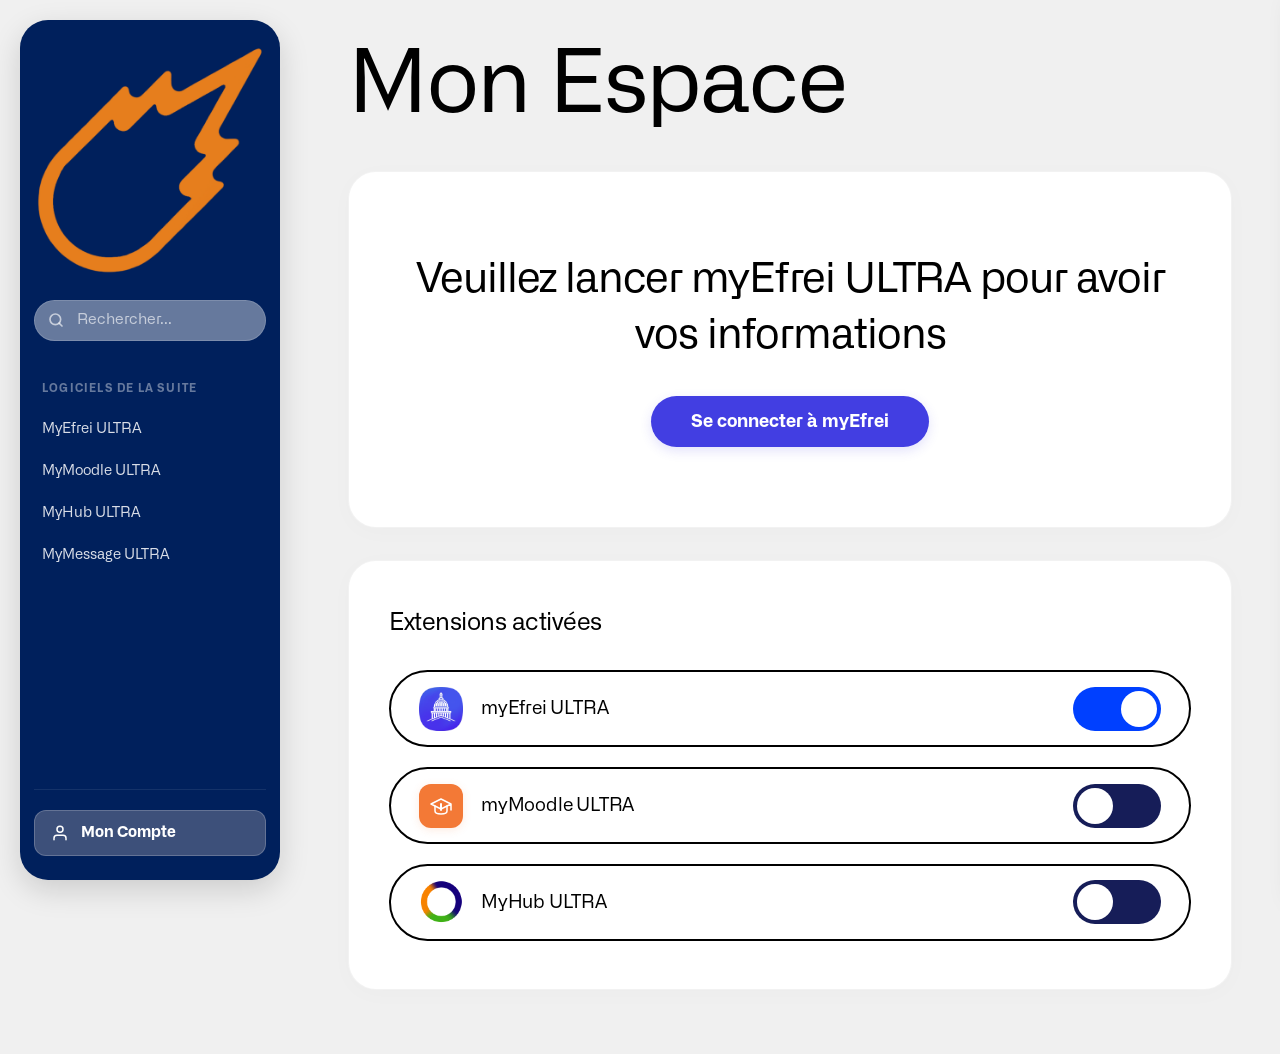
==== commit 4aa53f61: "La suite - Site web - Suite" ====
--- a/mon-compte.html
+++ b/mon-compte.html
@@ -47,16 +47,18 @@
       </div>
     </div>
     
-    <!-- Drawer Navigation Menu -->
     <nav class="mye-drawer-nav">
-      <a href="index.html" class="mye-drawer-item">
-        <span class="mye-drawer-item-text">Accueil du portail</span>
-      </a>
       <a href="myefrei-ultra.html" class="mye-drawer-item">
         <span class="mye-drawer-item-text">MyEfrei ULTRA</span>
       </a>
-      <a href="index.html#card-mymoodle-ultra" class="mye-drawer-item">
+      <a href="mymoodle-ultra.html" class="mye-drawer-item">
         <span class="mye-drawer-item-text">MyMoodle ULTRA</span>
+      </a>
+      <a href="MyHub-ultra.html" class="mye-drawer-item">
+        <span class="mye-drawer-item-text">MyHub ULTRA</span>
+      </a>
+      <a href="mymessage-ultra.html" class="mye-drawer-item">
+        <span class="mye-drawer-item-text">MyMessage ULTRA</span>
       </a>
       <a href="mon-compte.html" class="mye-drawer-item active">
         <span class="mye-drawer-item-text">Mon Compte</span>
@@ -84,18 +86,23 @@
       <p class="sidebar-nav-title">Logiciels de la Suite</p>
       <ul class="sidebar-menu">
         <li>
-          <a href="index.html" class="sidebar-menu-link">
-            Accueil du portail
-          </a>
-        </li>
-        <li>
           <a href="myefrei-ultra.html" class="sidebar-menu-link">
             MyEfrei ULTRA
           </a>
         </li>
         <li>
-          <a href="index.html#card-mymoodle-ultra" class="sidebar-menu-link">
+          <a href="mymoodle-ultra.html" class="sidebar-menu-link">
             MyMoodle ULTRA
+          </a>
+        </li>
+        <li>
+          <a href="MyHub-ultra.html" class="sidebar-menu-link">
+            MyHub ULTRA
+          </a>
+        </li>
+        <li>
+          <a href="mymessage-ultra.html" class="sidebar-menu-link">
+            MyMessage ULTRA
           </a>
         </li>
       </ul>
@@ -153,6 +160,18 @@
             </div>
             <label class="switch">
               <input type="checkbox" id="moodle-toggle-unconnected">
+              <span class="slider"></span>
+            </label>
+          </div>
+
+          <!-- Extension 3: MyHub ULTRA -->
+          <div class="extension-pill-item">
+            <div class="extension-pill-left">
+              <img src="img/logoMyHub.png" alt="MyHub ULTRA Logo" class="extension-logo-img">
+              <span class="extension-name">MyHub ULTRA</span>
+            </div>
+            <label class="switch">
+              <input type="checkbox" id="hub-toggle-unconnected">
               <span class="slider"></span>
             </label>
           </div>
@@ -217,6 +236,18 @@
                 </div>
                 <label class="switch">
                   <input type="checkbox" id="moodle-toggle-connected">
+                  <span class="slider"></span>
+                </label>
+              </div>
+
+              <!-- Extension 3: MyHub ULTRA -->
+              <div class="extension-pill-item">
+                <div class="extension-pill-left">
+                  <img src="img/logoMyHub.png" alt="MyHub ULTRA Logo" class="extension-logo-img">
+                  <span class="extension-name">MyHub ULTRA</span>
+                </div>
+                <label class="switch">
+                  <input type="checkbox" id="hub-toggle-connected">
                   <span class="slider"></span>
                 </label>
               </div>
@@ -1034,3 +1065,4 @@
   </script>
 </body>
 </html>
+
--- a/index.css
+++ b/index.css
@@ -177,6 +177,12 @@
   font-weight: 500;
   width: 100%;
   text-align: left;
+}
+
+.sidebar-menu-link.active {
+  background-color: var(--tab-active-bg, #3d507a);
+  color: #ffffff;
+  font-weight: bold;
 }
 
 /* Sidebar Bottom (Account Button) */
@@ -348,8 +354,8 @@
 }
 
 .h-nav-link.active {
-  background-color: var(--tab-bg);
-  color: #000000;
+  background-color: #ffffff;
+  color: #00205C;
 }
 
 /* Section Blocks */
@@ -462,11 +468,16 @@
 
 .software-cards-stack {
   display: flex;
-  flex-direction: column;
-  gap: 2.5rem;
-  align-items: flex-start;
+  flex-direction: row;
+  flex-wrap: wrap;
+  gap: 4rem;
+  align-items: stretch;
   justify-content: flex-start;
   width: 100%;
+}
+
+.software-cards-stack .software-card {
+  margin-right: 0;
 }
 
 /* Software Card Design */
@@ -540,6 +551,7 @@
   transition: opacity 0.2s ease;
   width: 100%;
   text-align: center;
+  margin-top: auto;
 }
 
 .btn-card:hover {
@@ -713,106 +725,216 @@
   color: #666666;
 }
 
-/* RESPONSIVE LAYOUT */
-@media (max-width: 992px) {
-  body {
-    flex-direction: column;
-  }
-  
-  .sidebar {
-    position: relative;
-    width: 100%;
-    height: auto;
-    padding: 1.5rem;
-    gap: 1.5rem;
-    top: 0;
-    left: 0;
-    bottom: 0;
-    border-radius: 0;
-    box-shadow: none;
-  }
-  
-  .sidebar-logo-img {
-    width: 100px;
-  }
-  
-  .main-content {
-    margin-left: 0;
-    width: 100%;
-    padding: 2rem 1.5rem;
-  }
-  
-  .main-title {
-    font-size: 2.1rem;
-    text-align: center;
-  }
-  
-  .hero-card-banner {
-    height: auto;
-    min-height: 350px;
-    padding: 2rem 1.5rem;
-    flex-direction: column;
-  }
-  
-  .hero-card-content {
-    margin-bottom: 2rem;
-  }
-  
-  .hero-card-content h2 {
-    font-size: 1.8rem;
-    margin-bottom: 1.5rem;
-  }
-  
-  .btn-decouvrir {
-    padding: 0.75rem 2.5rem;
-    font-size: 1.2rem;
-  }
-  
-  .hero-wave-img {
-    position: relative;
-    max-width: 100%;
-    height: 180px;
-    margin-top: 1rem;
-  }
-  
-  .horizontal-nav-list {
-    flex-wrap: wrap;
-    gap: 0.5rem;
-  }
-  
-  .horizontal-nav-list li {
-    flex: unset;
-    width: calc(50% - 0.25rem);
-  }
-  
-  .h-nav-link {
-    font-size: 0.95rem;
-    padding: 0.65rem 0.5rem;
-  }
-  
-  .section-block {
-    padding: 2.5rem 1.5rem;
-  }
-  
-  .section-headline {
-    font-size: 1.8rem;
-  }
-  
-  .software-card {
-    padding: 2.5rem 1.5rem;
-  }
-  
-  .footer-wrapper {
-    flex-direction: column;
-    gap: 1rem;
-    text-align: center;
-  }
-  
-  .office-style-layout {
-    grid-template-columns: 1fr;
-    gap: 2rem;
-  }
-}
+/* ==========================================================================
+   MOBILE DRAWER & RESPONSIVE HEADER STYLES (myEfrei ULTRA Style)
+   ========================================================================== */
+
+.mobile-header {
+  display: none;
+  justify-content: space-between;
+  align-items: center;
+  background-color: var(--sidebar-bg, #00205C);
+  height: 64px;
+  padding: 0 1.5rem;
+  position: fixed;
+  top: 0;
+  left: 0;
+  right: 0;
+  z-index: 1000;
+  box-shadow: 0 4px 15px rgba(0, 0, 0, 0.08);
+}
+
+.mobile-logo-wrapper {
+  display: flex;
+  align-items: center;
+}
+
+.mobile-logo-img {
+  height: 28px;
+  width: auto;
+}
+
+/* Hamburger Button */
+.mye-hamburger-btn {
+  display: flex;
+  flex-direction: column;
+  justify-content: space-between;
+  width: 24px;
+  height: 16px;
+  cursor: pointer;
+  background: transparent;
+  border: none;
+  padding: 0;
+  box-sizing: border-box;
+}
+
+.mye-hamburger-btn span {
+  display: block;
+  width: 100%;
+  height: 2px;
+  background-color: #ffffff;
+  border-radius: 2px;
+  transition: transform 0.3s ease, opacity 0.3s ease;
+}
+
+/* Drawer Container */
+.mye-mobile-drawer {
+  position: fixed;
+  top: 0;
+  right: -320px;
+  width: 300px;
+  max-width: 80vw;
+  height: 100vh;
+  background-color: #ffffff;
+  z-index: 2000;
+  box-shadow: -5px 0 25px rgba(0,0,0,0.15);
+  display: flex;
+  flex-direction: column;
+  transition: right 0.3s cubic-bezier(0.4, 0, 0.2, 1);
+  overflow: hidden;
+}
+
+.mye-mobile-drawer.active {
+  right: 0;
+}
+
+/* Drawer Header */
+.mye-drawer-header {
+  padding: 1rem 1.5rem;
+  display: flex;
+  justify-content: flex-end;
+  align-items: center;
+  flex-shrink: 0;
+}
+
+.mye-drawer-close {
+  background: none;
+  border: none;
+  cursor: pointer;
+  color: #64748b;
+  width: 36px;
+  height: 36px;
+  border-radius: 50%;
+  display: flex;
+  align-items: center;
+  justify-content: center;
+  transition: background-color 0.2s;
+}
+
+.mye-drawer-close:hover {
+  background-color: #f1f5f9;
+}
+
+.mye-drawer-close svg {
+  width: 20px;
+  height: 20px;
+}
+
+/* Drawer Profile Container */
+.mye-drawer-profile-container {
+  display: flex;
+  align-items: center;
+  gap: 12px;
+  padding: 1.25rem 1.5rem 1.5rem 1.5rem;
+  border-bottom: 1px solid #f1f5f9;
+  flex-shrink: 0;
+}
+
+.mye-drawer-profile-container .drawer-avatar {
+  width: 52px !important;
+  height: 52px !important;
+  font-size: 1.3rem !important;
+  margin-bottom: 0 !important;
+  box-shadow: 0 4px 12px rgba(66, 62, 226, 0.15) !important;
+  flex-shrink: 0;
+}
+
+.mye-drawer-profile-details {
+  display: flex;
+  flex-direction: column;
+  gap: 4px;
+  overflow: hidden;
+}
+
+.mye-drawer-name {
+  font-size: 1.05rem;
+  font-weight: 700;
+  color: #00205C;
+  white-space: nowrap;
+  overflow: hidden;
+  text-overflow: ellipsis;
+  margin: 0;
+}
+
+.mye-drawer-badge {
+  font-size: 0.7rem;
+  font-weight: 600;
+  color: var(--btn-blue, #423ee2);
+  background: rgba(66, 62, 226, 0.08);
+  padding: 2px 8px;
+  border-radius: 100px;
+  align-self: flex-start;
+  text-transform: uppercase;
+  letter-spacing: 0.3px;
+}
+
+/* Drawer Nav List */
+.mye-drawer-nav {
+  flex-grow: 1;
+  overflow-y: auto;
+  padding: 1rem 0;
+  display: flex;
+  flex-direction: column;
+}
+
+.mye-drawer-item {
+  display: flex;
+  align-items: center;
+  padding: 0.9rem 1.5rem;
+  color: #475569;
+  text-decoration: none;
+  font-weight: 600;
+  font-size: 0.95rem;
+  border-left: 4px solid transparent;
+  transition: all 0.2s ease;
+  cursor: pointer;
+}
+
+.mye-drawer-item:hover {
+  background-color: #f8fafc;
+  color: #00205C;
+  border-left-color: #cbd5e1;
+}
+
+.mye-drawer-item.active {
+  background-color: rgba(66, 62, 226, 0.05);
+  color: var(--btn-blue, #423ee2);
+  border-left-color: var(--btn-blue, #423ee2);
+  font-weight: 700;
+}
+
+/* Backdrop Overlay */
+.mye-drawer-overlay {
+  position: fixed;
+  top: 0;
+  left: 0;
+  width: 100vw;
+  height: 100vh;
+  background-color: rgba(15, 23, 42, 0.4);
+  backdrop-filter: blur(4px);
+  -webkit-backdrop-filter: blur(4px);
+  z-index: 1999;
+  opacity: 0;
+  pointer-events: none;
+  transition: opacity 0.3s ease;
+}
+
+.mye-drawer-overlay.active {
+  opacity: 1;
+  pointer-events: auto;
+}
+
+
 
 /* ==========================================================================
    Office-Style Feature Switcher Layout (RACYWAMA Portal)
@@ -937,6 +1059,8 @@
   border-radius: 32px;
   padding: 3rem 2.5rem 2.2rem 2.5rem;
   width: 100%;
+  max-width: 500px;
+  margin: 0 auto;
   aspect-ratio: 1.35 / 1;
   display: flex;
   flex-direction: column;
@@ -1032,3 +1156,146 @@
   box-shadow: 0 4px 10px rgba(0,0,0,0.02);
 }
 
+/* RESPONSIVE LAYOUT */
+@media (max-width: 992px) {
+  body {
+    flex-direction: column;
+  }
+  
+  .sidebar {
+    display: none !important;
+  }
+  
+  .mobile-header {
+    display: flex;
+  }
+  
+  .main-content {
+    margin-left: 0 !important;
+    width: 100% !important;
+    padding: 2rem 1.5rem 4rem 1.5rem !important;
+    padding-top: 80px !important;
+  }
+  
+  .main-title {
+    font-size: 2.1rem;
+    text-align: center;
+  }
+  
+  .hero-card-banner {
+    height: auto;
+    min-height: 350px;
+    padding: 2rem 1.5rem;
+    flex-direction: column;
+  }
+  
+  .hero-card-content {
+    margin-bottom: 2rem;
+  }
+  
+  .hero-card-content h2 {
+    font-size: 1.8rem;
+    margin-bottom: 1.5rem;
+  }
+  
+  .btn-decouvrir {
+    padding: 0.75rem 2.5rem;
+    font-size: 1.2rem;
+  }
+  
+  .hero-wave-img {
+    position: relative;
+    max-width: 100%;
+    height: 180px;
+    margin-top: 1rem;
+  }
+  .horizontal-nav-bar {
+    border-radius: 100px;
+    overflow-x: auto;
+    scrollbar-width: none;
+    -webkit-overflow-scrolling: touch;
+    position: sticky;
+    top: 74px !important;
+    z-index: 990;
+  }
+  .horizontal-nav-bar::-webkit-scrollbar {
+    display: none;
+  }
+  
+  .horizontal-nav-list {
+    flex-wrap: nowrap;
+    gap: 0.25rem;
+  }
+  
+  .horizontal-nav-list li {
+    flex: 1 0 auto;
+    width: auto;
+  }
+  
+  .h-nav-link {
+    font-size: 0.9rem;
+    padding: 0.7rem 1.2rem;
+    white-space: nowrap;
+  }
+  
+  .section-block {
+    padding: 2.5rem 1.5rem !important;
+    margin-left: -1.5rem !important;
+    margin-right: -1.5rem !important;
+    border-radius: 0 !important;
+  }
+  
+  .section-headline {
+    font-size: 1.8rem;
+  }
+  
+  .software-cards-stack {
+    flex-direction: column;
+    gap: 2.5rem;
+  }
+  
+  .software-card {
+    padding: 2.5rem 1.5rem;
+    max-width: 100%;
+  }
+  
+  .footer-wrapper {
+    flex-direction: column;
+    gap: 1rem;
+    text-align: center;
+  }
+  
+  .office-style-layout {
+    grid-template-columns: 1fr !important;
+    gap: 2rem;
+  }
+}
+
+@media (max-width: 768px) {
+  .main-title {
+    font-size: 2.5rem;
+  }
+  .hero-card-banner {
+    aspect-ratio: unset;
+    min-height: 280px;
+  }
+  .hero-card-content h2 {
+    font-size: 1.6rem;
+  }
+  .btn-decouvrir {
+    font-size: 1.1rem;
+    padding: 0.8rem 2rem;
+  }
+  .office-preview-panel {
+    display: none !important;
+  }
+}
+
+@media (max-width: 480px) {
+  .main-title {
+    font-size: 2rem;
+  }
+}
+
+
+
--- a/mon-compte.css
+++ b/mon-compte.css
@@ -1295,3 +1295,4 @@
     margin-bottom: 1.25rem !important;
   }
 }
+
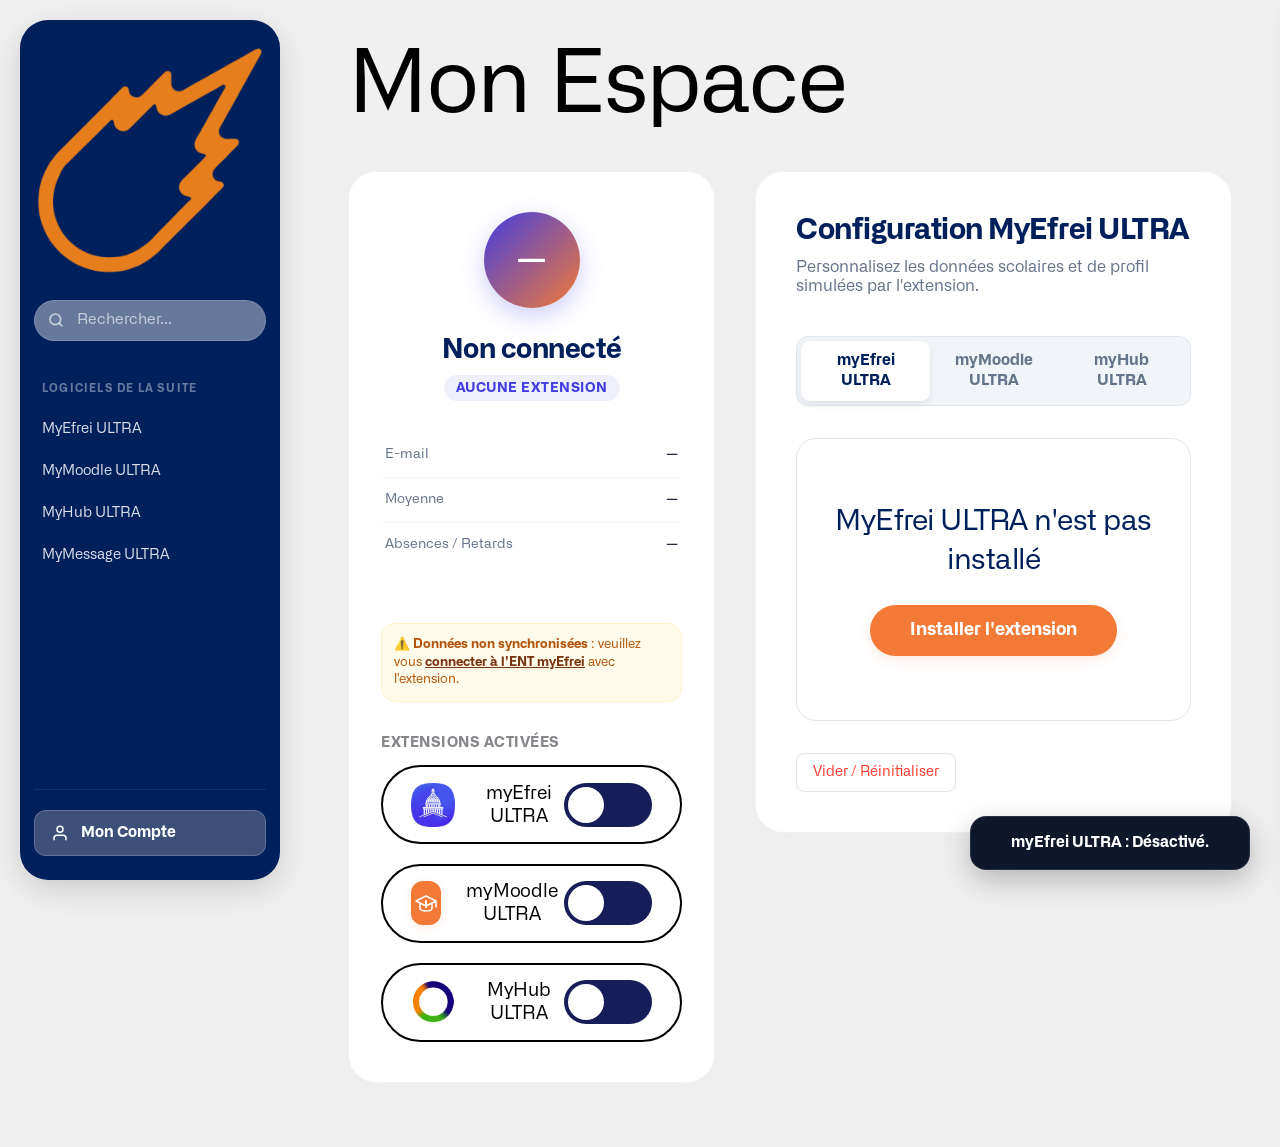
==== commit ca5950e9: "La suite - Site web - Suite (compatibilité myefrei totale et compatibilité mymoodle en demarage)" ====
--- a/mon-compte.html
+++ b/mon-compte.html
@@ -127,10 +127,16 @@
 
     <!-- STATE 1: UNCONNECTED VIEW (Default) -->
     <div id="state-unconnected" class="unconnected-container">
-      <!-- Unconnected Message Card -->
-      <div class="card-unconnected-msg" style="text-align: center;">
+      <!-- Unconnected Message Card (If installed but not connected) -->
+      <div class="card-unconnected-msg mye-installed-only" style="text-align: center;">
         <h2 style="margin-bottom: 2rem;">Veuillez lancer myEfrei ULTRA pour avoir vos informations</h2>
         <a href="https://auth.myefrei.fr/uaa/interaction/dcYDgSKBVvpcvzDMq9liF" target="_blank" class="btn-mye-connect" style="display: inline-block; padding: 0.85rem 2.5rem; background-color: var(--btn-blue, #423ee2); color: #ffffff; text-decoration: none; border-radius: 100px; font-weight: 600; font-size: 1.1rem; box-shadow: 0 4px 12px rgba(66, 62, 226, 0.15); transition: all 0.2s ease;">Se connecter à myEfrei</a>
+      </div>
+
+      <!-- Unconnected Message Card (If NOT installed) -->
+      <div class="card-unconnected-msg mye-not-installed-only" style="text-align: center; display: none;">
+        <h2 style="margin-bottom: 2rem;">MyEfrei ULTRA n'est pas installé</h2>
+        <a href="index.html#prise-en-main" class="btn-mye-install" style="display: inline-block; padding: 0.85rem 2.5rem; background-color: var(--btn-orange, #f37936); color: #ffffff; text-decoration: none; border-radius: 100px; font-weight: 600; font-size: 1.1rem; box-shadow: 0 4px 12px rgba(243, 121, 54, 0.15); transition: all 0.2s ease;">Installer l'extension</a>
       </div>
 
       <!-- Extensions Status Card -->
@@ -262,16 +268,42 @@
       <div class="account-right-col">
         <div class="preferences-card">
 
-          <h3 class="card-section-title">Configuration MyEfrei ULTRA</h3>
-          <p class="card-section-subtitle">Personnalisez les données scolaires et de profil simulées par l'extension.</p>
-
-          <div class="mye-sync-notice" id="mye-sync-notice">
-            <div class="mye-sync-notice-icon">⚠️</div>
-            <div class="mye-sync-notice-text">
-              <strong>Veuillez vous <a href="https://auth.myefrei.fr/uaa/interaction/dcYDgSKBVvpcvzDMq9liF" target="_blank" style="color: #78350f; text-decoration: underline;">connecter à myEfrei</a> avec l'extension</strong><br>
-              Aucune donnée n'a été importée de l'ENT officiel. Ces informations de profil et de notes sont obligatoirement extraites depuis le site de l'école par l'application et ne peuvent pas être modifiées manuellement.
-            </div>
+          <h3 class="card-section-title" id="preferences-card-title">Configuration MyEfrei ULTRA</h3>
+          <p class="card-section-subtitle" id="preferences-card-subtitle">Personnalisez les données scolaires et de profil simulées par l'extension.</p>
+
+          <div class="settings-tabs-header">
+            <button class="settings-tab-btn active" data-settings-tab="tab-myefrei" type="button">myEfrei ULTRA</button>
+            <button class="settings-tab-btn" data-settings-tab="tab-mymoodle" type="button">myMoodle ULTRA</button>
+            <button class="settings-tab-btn" data-settings-tab="tab-myhub" type="button">myHub ULTRA</button>
           </div>
+
+          <!-- TAB 1: MYEFREI ULTRA -->
+          <div id="settings-tab-content-myefrei" class="settings-tab-content active">
+
+            <!-- UNCONNECTED STATE VIEW FOR MYEFREI (Only shown if body has is-unconnected) -->
+            <div class="mye-unconnected-only" style="margin-bottom: 2rem;">
+              <!-- If installed but not connected -->
+              <div class="card-unconnected-msg mye-installed-only" style="text-align: center; border: 1px solid #e5e5e7; padding: 4rem 2rem; border-radius: 20px; box-shadow: none;">
+                <h2 style="font-size: 1.8rem; margin-bottom: 1.5rem; color: #00205C; font-weight: 500; letter-spacing: -0.5px;">Veuillez lancer myEfrei ULTRA pour avoir vos informations</h2>
+                <a href="https://auth.myefrei.fr/uaa/interaction/dcYDgSKBVvpcvzDMq9liF" target="_blank" class="btn-mye-connect" style="display: inline-block; padding: 0.85rem 2.5rem; background-color: var(--btn-blue, #423ee2); color: #ffffff; text-decoration: none; border-radius: 100px; font-weight: 600; font-size: 1.1rem; box-shadow: 0 4px 12px rgba(66, 62, 226, 0.15); transition: all 0.2s ease;">Se connecter à myEfrei</a>
+              </div>
+              <!-- If NOT installed -->
+              <div class="card-unconnected-msg mye-not-installed-only" style="text-align: center; border: 1px solid #e5e5e7; padding: 4rem 2rem; border-radius: 20px; box-shadow: none; display: none;">
+                <h2 style="font-size: 1.8rem; margin-bottom: 1.5rem; color: #00205C; font-weight: 500; letter-spacing: -0.5px;">MyEfrei ULTRA n'est pas installé</h2>
+                <a href="index.html#prise-en-main" class="btn-mye-install" style="display: inline-block; padding: 0.85rem 2.5rem; background-color: var(--btn-orange, #f37936); color: #ffffff; text-decoration: none; border-radius: 100px; font-weight: 600; font-size: 1.1rem; box-shadow: 0 4px 12px rgba(243, 121, 54, 0.15); transition: all 0.2s ease;">Installer l'extension</a>
+              </div>
+            </div>
+
+            <!-- CONNECTED STATE VIEW FOR MYEFREI (Only shown if body has is-connected) -->
+            <div class="mye-connected-only">
+
+              <div class="mye-sync-notice" id="mye-sync-notice">
+                <div class="mye-sync-notice-icon">⚠️</div>
+                <div class="mye-sync-notice-text">
+                  <strong>Veuillez vous <a href="https://auth.myefrei.fr/uaa/interaction/dcYDgSKBVvpcvzDMq9liF" target="_blank" style="color: #78350f; text-decoration: underline;">connecter à myEfrei</a> avec l'extension</strong><br>
+                  Aucune donnée n'a été importée de l'ENT officiel. Ces informations de profil et de notes sont obligatoirement extraites depuis le site de l'école par l'application et ne peuvent pas être modifiées manuellement.
+                </div>
+              </div>
           
           <!-- Catégorie 1: Profil Étudiant -->
           <div class="pref-category">
@@ -473,14 +505,255 @@
                 </div>
               </div>
             </div>
-          </div>
+            </div> <!-- Close mye-connected-only -->
+          </div> <!-- Close TAB 1: MYEFREI ULTRA -->
+          </div> <!-- Close settings-tab-content-myefrei -->
+
+          <!-- TAB 2: MYMOODLE ULTRA -->
+          <div id="settings-tab-content-mymoodle" class="settings-tab-content">
+            <!-- Catégorie 1: Apparence & Personnalisation -->
+            <div class="pref-category">
+              <h4 class="pref-cat-title">Apparence de l'extension</h4>
+              <div class="apple-settings-card">
+                <div class="apple-settings-row">
+                  <span class="apple-row-label">Thème de Moodle</span>
+                  <div class="apple-row-interactive">
+                    <select id="mym-input-theme" class="apple-select-dropdown">
+                      <option value="light">Clair</option>
+                      <option value="dark">Sombre</option>
+                      <option value="auto">Automatique (Système)</option>
+                    </select>
+                  </div>
+                </div>
+                <div class="apple-settings-row">
+                  <div class="apple-row-label-desc" style="text-align: left;">
+                    <span class="apple-row-label" style="display: block; margin-bottom: 2px;">Masquer le pied de page</span>
+                    <span style="font-size: 12px; color: #86868b; display: block; line-height: 1.4;">Masquer le pied de page (Footer) sur Moodle.</span>
+                  </div>
+                  <label class="apple-switch">
+                    <input type="checkbox" id="mym-input-hidefooter">
+                    <span class="apple-slider"></span>
+                  </label>
+                </div>
+                <div class="apple-settings-row">
+                  <div class="apple-row-label-desc" style="text-align: left;">
+                    <span class="apple-row-label" style="display: block; margin-bottom: 2px;">Affichage condensé</span>
+                    <span style="font-size: 12px; color: #86868b; display: block; line-height: 1.4;">Activer l'affichage condensé des matières sur le tableau de bord.</span>
+                  </div>
+                  <label class="apple-switch">
+                    <input type="checkbox" id="mym-input-condensedcards">
+                    <span class="apple-slider"></span>
+                  </label>
+                </div>
+                <div class="apple-settings-row">
+                  <div class="apple-row-label-desc" style="text-align: left;">
+                    <span class="apple-row-label" style="display: block; margin-bottom: 2px;">Masquer le tiroir latéral</span>
+                    <span style="font-size: 12px; color: #86868b; display: block; line-height: 1.4;">Masquer le tiroir latéral gauche par défaut au chargement.</span>
+                  </div>
+                  <label class="apple-switch">
+                    <input type="checkbox" id="mym-input-hidesidebar">
+                    <span class="apple-slider"></span>
+                  </label>
+                </div>
+              </div>
+            </div>
+
+            <!-- Catégorie 2: Fonctionnalités ULTRA -->
+            <div class="pref-category">
+              <h4 class="pref-cat-title">Fonctionnalités ULTRA</h4>
+              <div class="apple-settings-card">
+                <div class="apple-settings-row">
+                  <div class="apple-row-label-desc" style="text-align: left;">
+                    <span class="apple-row-label" style="display: block; margin-bottom: 2px;">Lecteur de documents intégré</span>
+                    <span style="font-size: 12px; color: #86868b; display: block; line-height: 1.4;">Consulter les fichiers PDF/Word/PPTX directement dans le navigateur.</span>
+                  </div>
+                  <label class="apple-switch">
+                    <input type="checkbox" id="mym-input-viewer">
+                    <span class="apple-slider"></span>
+                  </label>
+                </div>
+                <div class="apple-settings-row">
+                  <div class="apple-row-label-desc" style="text-align: left;">
+                    <span class="apple-row-label" style="display: block; margin-bottom: 2px;">Messagerie style One UI</span>
+                    <span style="font-size: 12px; color: #86868b; display: block; line-height: 1.4;">Moderniser le volet de messagerie de Moodle.</span>
+                  </div>
+                  <label class="apple-switch">
+                    <input type="checkbox" id="mym-input-oneui">
+                    <span class="apple-slider"></span>
+                  </label>
+                </div>
+                <div class="apple-settings-row">
+                  <div class="apple-row-label-desc" style="text-align: left;">
+                    <span class="apple-row-label" style="display: block; margin-bottom: 2px;">Handshake ULTRA actif</span>
+                    <span style="font-size: 12px; color: #86868b; display: block; line-height: 1.4;">Autoriser la négociation automatique peer-to-peer de l'extension.</span>
+                  </div>
+                  <label class="apple-switch">
+                    <input type="checkbox" id="mym-input-handshake">
+                    <span class="apple-slider"></span>
+                  </label>
+                </div>
+              </div>
+            </div>
+
+            <!-- Catégorie 3: Calendrier Moodle -->
+            <div class="pref-category">
+              <h4 class="pref-cat-title">Calendrier Moodle</h4>
+              <div class="apple-settings-card">
+                <!-- Amplitude horaire (Dual range slider) -->
+                <div class="apple-settings-row mye-slider-row" style="flex-direction: column; align-items: stretch; padding: 18px 16px;">
+                  <div style="display: flex; justify-content: center; font-size: 14px; font-weight: 500; color: #1d1d1f; margin-bottom: 12px; gap: 4px;">
+                    <span>De</span>
+                    <span id="mym-calendar-start-val" style="color: #007aff; font-weight: 600; font-variant-numeric: tabular-nums;">08h00</span>
+                    <span>À</span>
+                    <span id="mym-calendar-end-val" style="color: #007aff; font-weight: 600; font-variant-numeric: tabular-nums;">19h00</span>
+                  </div>
+                  <div class="mye-dual-slider-container">
+                    <div class="mye-dual-slider-track"></div>
+                    <div id="mym-calendar-slider-range" class="mye-dual-slider-range"></div>
+                    <input type="range" id="mym-calendar-start" class="mye-dual-slider-input" min="0" max="23.5" step="0.5" value="8" style="z-index: 4;">
+                    <input type="range" id="mym-calendar-end" class="mye-dual-slider-input" min="0.5" max="24" step="0.5" value="19" style="z-index: 5;">
+                  </div>
+                </div>
+                <div class="apple-settings-row" style="background-color: #f5f5f7; padding: 10px 16px; pointer-events: none;">
+                  <span class="apple-row-label" style="color: #1d1d1f; font-weight: 600;">Couleurs des cours & événements</span>
+                </div>
+                <div class="apple-settings-colors-grid">
+                  <div class="apple-color-row">
+                    <span class="apple-color-label">Cours</span>
+                    <div class="apple-color-picker-wrapper">
+                      <input type="color" id="mym-calendar-color-cours" class="apple-color-picker">
+                    </div>
+                  </div>
+                  <div class="apple-color-row">
+                    <span class="apple-color-label">Devoirs</span>
+                    <div class="apple-color-picker-wrapper">
+                      <input type="color" id="mym-calendar-color-devoir" class="apple-color-picker">
+                    </div>
+                  </div>
+                  <div class="apple-color-row">
+                    <span class="apple-color-label">Quiz / Tests</span>
+                    <div class="apple-color-picker-wrapper">
+                      <input type="color" id="mym-calendar-color-quiz" class="apple-color-picker">
+                    </div>
+                  </div>
+                  <div class="apple-color-row">
+                    <span class="apple-color-label">Événements personnels</span>
+                    <div class="apple-color-picker-wrapper">
+                      <input type="color" id="mym-calendar-color-personnel" class="apple-color-picker">
+                    </div>
+                  </div>
+                  <div class="apple-color-row">
+                    <span class="apple-color-label">Événements de site</span>
+                    <div class="apple-color-picker-wrapper">
+                      <input type="color" id="mym-calendar-color-site" class="apple-color-picker">
+                    </div>
+                  </div>
+                  <div class="apple-color-row">
+                    <span class="apple-color-label">Date limite (Deadline)</span>
+                    <div class="apple-color-picker-wrapper">
+                      <input type="color" id="mym-calendar-color-deadline" class="apple-color-picker">
+                    </div>
+                  </div>
+                  <div class="apple-color-row">
+                    <span class="apple-color-label">Autres événements</span>
+                    <div class="apple-color-picker-wrapper">
+                      <input type="color" id="mym-calendar-color-evenement" class="apple-color-picker">
+                    </div>
+                  </div>
+                </div>
+              </div>
+            </div>
+          </div> <!-- Close TAB 2: MYMOODLE ULTRA -->
+
+          <!-- TAB 3: MYHUB ULTRA -->
+          <div id="settings-tab-content-myhub" class="settings-tab-content">
+            <!-- Catégorie 1: Assistant IA -->
+            <div class="pref-category">
+              <h4 class="pref-cat-title">Mode de fonctionnement</h4>
+              <div class="apple-settings-card">
+                <div class="apple-settings-row">
+                  <span class="apple-row-label">Mode de l'assistant IA</span>
+                  <div class="apple-row-interactive">
+                    <select id="myh-input-mode" class="apple-select-dropdown">
+                      <option value="simple">Mode Simple (Simulations locales)</option>
+                      <option value="ultra">Mode ULTRA (Accès API LLM direct)</option>
+                    </select>
+                  </div>
+                </div>
+              </div>
+            </div>
+
+            <!-- Catégorie 2: Configuration API (ULTRA) -->
+            <div class="pref-category" id="myh-section-api" style="display: none;">
+              <h4 class="pref-cat-title">Configuration Fournisseur d'IA (ULTRA)</h4>
+              <div class="apple-settings-card">
+                <div class="apple-settings-row">
+                  <span class="apple-row-label">Fournisseur d'IA</span>
+                  <div class="apple-row-interactive">
+                    <select id="myh-input-provider" class="apple-select-dropdown">
+                      <option value="gemini">Gemini (Google)</option>
+                      <option value="openai">ChatGPT (OpenAI)</option>
+                      <option value="claude">Claude (Anthropic)</option>
+                      <option value="deepseek">DeepSeek (R1)</option>
+                    </select>
+                  </div>
+                </div>
+                <div class="apple-settings-row">
+                  <span class="apple-row-label">Clé d'API</span>
+                  <div style="display: flex; align-items: center;">
+                    <input type="password" id="myh-input-apikey" class="apple-input-text" placeholder="Entrez votre clé API...">
+                    <button type="button" id="myh-btn-toggle-key" class="apple-btn-toggle-key">👁</button>
+                  </div>
+                </div>
+              </div>
+            </div>
+
+            <!-- Catégorie 3: Sources de Données -->
+            <div class="pref-category">
+              <h4 class="pref-cat-title">Sources de Données Actives</h4>
+              <div class="apple-settings-card">
+                <div class="apple-settings-row">
+                  <div class="apple-row-label-desc" style="text-align: left;">
+                    <span class="apple-row-label" style="display: block; margin-bottom: 2px;">Synchroniser myEfrei</span>
+                    <span style="font-size: 12px; color: #86868b; display: block; line-height: 1.4;">Permettre à l'IA d'accéder à vos notes et absences.</span>
+                  </div>
+                  <label class="apple-switch">
+                    <input type="checkbox" id="myh-input-sync-myefrei">
+                    <span class="apple-slider"></span>
+                  </label>
+                </div>
+                <div class="apple-settings-row">
+                  <div class="apple-row-label-desc" style="text-align: left;">
+                    <span class="apple-row-label" style="display: block; margin-bottom: 2px;">Synchroniser myMoodle</span>
+                    <span style="font-size: 12px; color: #86868b; display: block; line-height: 1.4;">Permettre à l'IA d'accéder à vos devoirs et cours.</span>
+                  </div>
+                  <label class="apple-switch">
+                    <input type="checkbox" id="myh-input-sync-moodle">
+                    <span class="apple-slider"></span>
+                  </label>
+                </div>
+                <div class="apple-settings-row">
+                  <div class="apple-row-label-desc" style="text-align: left;">
+                    <span class="apple-row-label" style="display: block; margin-bottom: 2px;">Synchroniser myMessage</span>
+                    <span style="font-size: 12px; color: #86868b; display: block; line-height: 1.4;">Permettre à l'IA d'analyser vos fils de discussion.</span>
+                  </div>
+                  <label class="apple-switch">
+                    <input type="checkbox" id="myh-input-sync-message">
+                    <span class="apple-slider"></span>
+                  </label>
+                </div>
+              </div>
+            </div>
+          </div> <!-- Close TAB 3: MYHUB ULTRA -->
 
           <!-- Actions -->
           <div class="mye-settings-actions" style="margin-top: 2rem;">
             <button type="button" class="btn-mye-reset" id="btn-mye-reset">Vider / Réinitialiser</button>
           </div>
 
-    </div>
+        </div> <!-- Close preferences-card -->
+      </div> <!-- Close account-right-col -->
+    </div> <!-- Close state-connected -->
 
     <!-- Toast Notification for Toggles -->
     <div id="toast" class="toast">Préférence mise à jour !</div>
@@ -490,6 +763,34 @@
   <!-- Javascript -->
   <script>
     document.addEventListener('DOMContentLoaded', () => {
+      // Check if extension is installed and update UI accordingly
+      const checkExtensionInstalled = () => document.documentElement.dataset.myefreiUltraInstalled === "true";
+      const checkMymExtensionInstalled = () => document.documentElement.dataset.mymoodleUltraInstalled === "true";
+
+      const updateInstallationStateUI = () => {
+        const myeInstalled = checkExtensionInstalled();
+        const installedOnlyEls = document.querySelectorAll('.mye-installed-only');
+        const notInstalledOnlyEls = document.querySelectorAll('.mye-not-installed-only');
+        
+        if (myeInstalled) {
+          installedOnlyEls.forEach(el => {
+            el.style.display = '';
+          });
+          notInstalledOnlyEls.forEach(el => {
+            el.style.display = 'none';
+          });
+        } else {
+          installedOnlyEls.forEach(el => {
+            el.style.display = 'none';
+          });
+          notInstalledOnlyEls.forEach(el => {
+            el.style.display = 'block';
+          });
+        }
+      };
+
+      updateInstallationStateUI();
+
       // Sidebar Search Logic
       const searchInput = document.getElementById('sidebar-search');
       const sidebarLinks = document.querySelectorAll('.sidebar-menu li');
@@ -542,6 +843,56 @@
         }, 3000);
       };
 
+      // --- SETTINGS TABS LOGIC ---
+      const settingsTabButtons = document.querySelectorAll('.settings-tab-btn');
+      const settingsTabPanes = document.querySelectorAll('.settings-tab-content');
+      const prefCardTitle = document.getElementById('preferences-card-title');
+      const prefCardSubtitle = document.getElementById('preferences-card-subtitle');
+
+      const tabTitles = {
+        'tab-myefrei': 'Configuration MyEfrei ULTRA',
+        'tab-mymoodle': 'Configuration MyMoodle ULTRA',
+        'tab-myhub': 'Configuration MyHub ULTRA'
+      };
+
+      const tabSubtitles = {
+        'tab-myefrei': 'Personnalisez les données scolaires et de profil simulées par l\'extension.',
+        'tab-mymoodle': 'Personnalisez les fonctionnalités et l\'apparence de Moodle ULTRA.',
+        'tab-myhub': 'Personnalisez l\'assistant IA MyHub ULTRA et ses sources.'
+      };
+
+      const switchSettingsTab = (tabId) => {
+        settingsTabButtons.forEach(btn => {
+          if (btn.getAttribute('data-settings-tab') === tabId) {
+            btn.classList.add('active');
+          } else {
+            btn.classList.remove('active');
+          }
+        });
+
+        settingsTabPanes.forEach(pane => {
+          if (pane.id === `settings-tab-content-${tabId.replace('tab-', '')}`) {
+            pane.classList.add('active');
+          } else {
+            pane.classList.remove('active');
+          }
+        });
+
+        if (prefCardTitle && tabTitles[tabId]) {
+          prefCardTitle.textContent = tabTitles[tabId];
+        }
+        if (prefCardSubtitle && tabSubtitles[tabId]) {
+          prefCardSubtitle.textContent = tabSubtitles[tabId];
+        }
+      };
+
+      settingsTabButtons.forEach(btn => {
+        btn.addEventListener('click', () => {
+          const tabId = btn.getAttribute('data-settings-tab');
+          switchSettingsTab(tabId);
+        });
+      });
+
       // localStorage sync keys
       const keys = {
         name: 'mye_user_name',
@@ -554,14 +905,33 @@
         theme: 'mye_user_theme',
         darkmode: 'mye_user_darkmode',
         planning: 'mye-planning-settings',
-        calendar: 'mye-calendars-settings'
+        calendar: 'mye-calendars-settings',
+        
+        // Moodle Settings
+        mym_theme: 'mymoodle_user_theme',
+        mym_hidefooter: 'mymoodle_user_hidefooter',
+        mym_condensedcards: 'mymoodle_user_condensedcards',
+        mym_hidesidebar: 'mymoodle_user_hidesidebar',
+        mym_viewer: 'mymoodle_user_viewer',
+        mym_oneui: 'mymoodle_user_oneui',
+        mym_handshake: 'mymoodle_user_handshake',
+        mym_calendar: 'mymoodle_calendar_settings',
+        mym_enabled: 'mymoodle_user_enabled',
+
+        // Hub Settings
+        myh_mode: 'myhub_user_mode',
+        myh_provider: 'myhub_user_provider',
+        myh_apikey: 'myhub_user_apikey',
+        myh_sync_myefrei: 'myhub_user_sync_myefrei',
+        myh_sync_moodle: 'myhub_user_sync_moodle',
+        myh_sync_message: 'myhub_user_sync_message'
       };
 
       // Generate hour options dynamically for all start/end dropdowns to support 0h00-24h00 with 30-min steps
-      const startSelects = ['mye-planning-start', 'mye-calendar-start'];
+      const startSelects = ['mye-planning-start', 'mye-calendar-start', 'mym-calendar-start'];
       startSelects.forEach(id => {
         const el = document.getElementById(id);
-        if (el) {
+        if (el && el.tagName === 'SELECT') {
           el.innerHTML = '';
           for (let h = 0; h <= 23.5; h += 0.5) {
             const option = document.createElement('option');
@@ -574,10 +944,10 @@
         }
       });
 
-      const endSelects = ['mye-planning-end', 'mye-calendar-end'];
+      const endSelects = ['mye-planning-end', 'mye-calendar-end', 'mym-calendar-end'];
       endSelects.forEach(id => {
         const el = document.getElementById(id);
-        if (el) {
+        if (el && el.tagName === 'SELECT') {
           el.innerHTML = '';
           for (let h = 0.5; h <= 24; h += 0.5) {
             const option = document.createElement('option');
@@ -601,7 +971,24 @@
 
       const inputs = {
         theme: document.getElementById('mye-input-theme'),
-        darkmode: document.getElementById('mye-input-darkmode')
+        darkmode: document.getElementById('mye-input-darkmode'),
+        
+        // Moodle Inputs
+        mym_theme: document.getElementById('mym-input-theme'),
+        mym_hidefooter: document.getElementById('mym-input-hidefooter'),
+        mym_condensedcards: document.getElementById('mym-input-condensedcards'),
+        mym_hidesidebar: document.getElementById('mym-input-hidesidebar'),
+        mym_viewer: document.getElementById('mym-input-viewer'),
+        mym_oneui: document.getElementById('mym-input-oneui'),
+        mym_handshake: document.getElementById('mym-input-handshake'),
+
+        // Hub Inputs
+        myh_mode: document.getElementById('myh-input-mode'),
+        myh_provider: document.getElementById('myh-input-provider'),
+        myh_apikey: document.getElementById('myh-input-apikey'),
+        myh_sync_myefrei: document.getElementById('myh-input-sync-myefrei'),
+        myh_sync_moodle: document.getElementById('myh-input-sync-moodle'),
+        myh_sync_message: document.getElementById('myh-input-sync-message')
       };
 
       // Profile Card DOM references
@@ -623,12 +1010,12 @@
         return `${String(hours).padStart(2, '0')}h${mins}`;
       };
 
-      const updateDualSlider = (prefix) => {
-        const startInput = document.getElementById(`mye-${prefix}-start`);
-        const endInput = document.getElementById(`mye-${prefix}-end`);
-        const rangeLine = document.getElementById(`mye-${prefix}-slider-range`);
-        const startValDisplay = document.getElementById(`mye-${prefix}-start-val`);
-        const endValDisplay = document.getElementById(`mye-${prefix}-end-val`);
+      const updateDualSlider = (fullPrefix) => {
+        const startInput = document.getElementById(`${fullPrefix}-start`);
+        const endInput = document.getElementById(`${fullPrefix}-end`);
+        const rangeLine = document.getElementById(`${fullPrefix}-slider-range`);
+        const startValDisplay = document.getElementById(`${fullPrefix}-start-val`);
+        const endValDisplay = document.getElementById(`${fullPrefix}-end-val`);
         
         if (!startInput || !endInput || !rangeLine) return;
         
@@ -678,6 +1065,31 @@
         
         inputs.theme.value = localStorage.getItem(keys.theme) || 'navy';
         inputs.darkmode.checked = localStorage.getItem(keys.darkmode) === 'true';
+
+        // Load Moodle Settings
+        inputs.mym_theme.value = localStorage.getItem(keys.mym_theme) || 'light';
+        inputs.mym_hidefooter.checked = localStorage.getItem(keys.mym_hidefooter) !== 'false';
+        inputs.mym_condensedcards.checked = localStorage.getItem(keys.mym_condensedcards) !== 'false';
+        inputs.mym_hidesidebar.checked = localStorage.getItem(keys.mym_hidesidebar) !== 'false';
+        inputs.mym_viewer.checked = localStorage.getItem(keys.mym_viewer) !== 'false';
+        inputs.mym_oneui.checked = localStorage.getItem(keys.mym_oneui) !== 'false';
+        inputs.mym_handshake.checked = localStorage.getItem(keys.mym_handshake) !== 'false';
+
+        // Load Hub Settings
+        inputs.myh_mode.value = localStorage.getItem(keys.myh_mode) || 'simple';
+        inputs.myh_provider.value = localStorage.getItem(keys.myh_provider) || 'gemini';
+        inputs.myh_apikey.value = localStorage.getItem(keys.myh_apikey) || '';
+        inputs.myh_sync_myefrei.checked = localStorage.getItem(keys.myh_sync_myefrei) !== 'false';
+        inputs.myh_sync_moodle.checked = localStorage.getItem(keys.myh_sync_moodle) !== 'false';
+        inputs.myh_sync_message.checked = localStorage.getItem(keys.myh_sync_message) !== 'false';
+
+        const updateHubApiVisibility = () => {
+          const apiSec = document.getElementById('myh-section-api');
+          if (apiSec) {
+            apiSec.style.display = inputs.myh_mode.value === 'ultra' ? 'block' : 'none';
+          }
+        };
+        updateHubApiVisibility();
 
         // Load Planning Settings
         let planningData = {
@@ -738,8 +1150,42 @@
         document.getElementById('mye-calendar-color-Asso').value = calendarData.colors.Asso || '#ff9500';
         document.getElementById('mye-calendar-color-Events').value = calendarData.colors['Evénements'] || '#ff3b30';
 
-        updateDualSlider('planning');
-        updateDualSlider('calendar');
+        // Load Moodle Calendar Settings
+        let mymCalendarData = {
+          colors: {
+            cours: '#007aff',
+            devoir: '#ff9500',
+            quiz: '#af52de',
+            personnel: '#34c759',
+            site: '#ff3b30',
+            deadline: '#ff2d55',
+            evenement: '#8e8e93'
+          },
+          displayStart: 8.0,
+          displayEnd: 19.0
+        };
+        try {
+          const savedMymCalendar = localStorage.getItem(keys.mym_calendar);
+          if (savedMymCalendar) {
+            const parsed = JSON.parse(savedMymCalendar);
+            mymCalendarData = { ...mymCalendarData, ...parsed };
+            mymCalendarData.colors = { ...mymCalendarData.colors, ...(parsed.colors || {}) };
+          }
+        } catch(e){}
+
+        document.getElementById('mym-calendar-start').value = String(mymCalendarData.displayStart);
+        document.getElementById('mym-calendar-end').value = String(mymCalendarData.displayEnd);
+        document.getElementById('mym-calendar-color-cours').value = mymCalendarData.colors.cours || '#007aff';
+        document.getElementById('mym-calendar-color-devoir').value = mymCalendarData.colors.devoir || '#ff9500';
+        document.getElementById('mym-calendar-color-quiz').value = mymCalendarData.colors.quiz || '#af52de';
+        document.getElementById('mym-calendar-color-personnel').value = mymCalendarData.colors.personnel || '#34c759';
+        document.getElementById('mym-calendar-color-site').value = mymCalendarData.colors.site || '#ff3b30';
+        document.getElementById('mym-calendar-color-deadline').value = mymCalendarData.colors.deadline || '#ff2d55';
+        document.getElementById('mym-calendar-color-evenement').value = mymCalendarData.colors.evenement || '#8e8e93';
+
+        updateDualSlider('mye-planning');
+        updateDualSlider('mye-calendar');
+        updateDualSlider('mym-calendar');
       };
 
       // Update Profile Card
@@ -816,6 +1262,77 @@
         saveParam(keys.darkmode, e.target.checked);
         showToast(`Mode sombre par défaut : ${e.target.checked ? 'Activé' : 'Désactivé'}`);
       });
+
+      // Moodle Listeners
+      inputs.mym_theme.addEventListener('change', (e) => {
+        saveParam(keys.mym_theme, e.target.value);
+        showToast(`myMoodle ULTRA Thème : ${e.target.value.toUpperCase()}`);
+      });
+      inputs.mym_hidefooter.addEventListener('change', (e) => {
+        saveParam(keys.mym_hidefooter, e.target.checked);
+        showToast(`Footer Moodle : ${e.target.checked ? 'Masqué' : 'Affiché'}`);
+      });
+      inputs.mym_condensedcards.addEventListener('change', (e) => {
+        saveParam(keys.mym_condensedcards, e.target.checked);
+        showToast(`Matières condensées : ${e.target.checked ? 'Activé' : 'Désactivé'}`);
+      });
+      inputs.mym_hidesidebar.addEventListener('change', (e) => {
+        saveParam(keys.mym_hidesidebar, e.target.checked);
+        showToast(`Tiroir latéral : ${e.target.checked ? 'Masqué par défaut' : 'Affiché par défaut'}`);
+      });
+      inputs.mym_viewer.addEventListener('change', (e) => {
+        saveParam(keys.mym_viewer, e.target.checked);
+        showToast(`Lecteur intégré : ${e.target.checked ? 'Activé' : 'Désactivé'}`);
+      });
+      inputs.mym_oneui.addEventListener('change', (e) => {
+        saveParam(keys.mym_oneui, e.target.checked);
+        showToast(`Messagerie style One UI : ${e.target.checked ? 'Activée' : 'Désactivée'}`);
+      });
+      inputs.mym_handshake.addEventListener('change', (e) => {
+        saveParam(keys.mym_handshake, e.target.checked);
+        showToast(`Handshake ULTRA : ${e.target.checked ? 'Actif' : 'Inactif'}`);
+      });
+
+      // Hub Listeners
+      inputs.myh_mode.addEventListener('change', (e) => {
+        saveParam(keys.myh_mode, e.target.value);
+        const apiSec = document.getElementById('myh-section-api');
+        if (apiSec) apiSec.style.display = e.target.value === 'ultra' ? 'block' : 'none';
+        showToast(`myHub Mode : ${e.target.value.toUpperCase()}`);
+      });
+      inputs.myh_provider.addEventListener('change', (e) => {
+        saveParam(keys.myh_provider, e.target.value);
+        showToast(`myHub IA : ${e.target.value.toUpperCase()}`);
+      });
+      inputs.myh_apikey.addEventListener('input', (e) => {
+        saveParam(keys.myh_apikey, e.target.value);
+      });
+      inputs.myh_sync_myefrei.addEventListener('change', (e) => {
+        saveParam(keys.myh_sync_myefrei, e.target.checked);
+        showToast(`Sync myEfrei : ${e.target.checked ? 'Activée' : 'Désactivée'}`);
+      });
+      inputs.myh_sync_moodle.addEventListener('change', (e) => {
+        saveParam(keys.myh_sync_moodle, e.target.checked);
+        showToast(`Sync Moodle : ${e.target.checked ? 'Activée' : 'Désactivée'}`);
+      });
+      inputs.myh_sync_message.addEventListener('change', (e) => {
+        saveParam(keys.myh_sync_message, e.target.checked);
+        showToast(`Sync Messagerie : ${e.target.checked ? 'Activée' : 'Désactivée'}`);
+      });
+
+      // Toggle Hub API Key visibility
+      const btnToggleKey = document.getElementById('myh-btn-toggle-key');
+      if (btnToggleKey) {
+        btnToggleKey.addEventListener('click', () => {
+          if (inputs.myh_apikey.type === 'password') {
+            inputs.myh_apikey.type = 'text';
+            btnToggleKey.textContent = '🙈';
+          } else {
+            inputs.myh_apikey.type = 'password';
+            btnToggleKey.textContent = '👁';
+          }
+        });
+      }
 
       // Save planning settings
       const savePlanningSettings = () => {
@@ -881,12 +1398,44 @@
         showToast('Calendrier association/campus mis à jour !');
       };
 
+      // Save Moodle calendar settings
+      const saveMymCalendarSettings = () => {
+        const startVal = parseFloat(document.getElementById('mym-calendar-start').value);
+        const endVal = parseFloat(document.getElementById('mym-calendar-end').value);
+        
+        if (startVal >= endVal) {
+          showToast('Erreur : L\'heure de début doit être inférieure à l\'heure de fin.');
+          loadParams();
+          return;
+        }
+
+        const mymCalendarSettings = {
+          displayStart: startVal,
+          displayEnd: endVal,
+          colors: {
+            cours: document.getElementById('mym-calendar-color-cours').value,
+            devoir: document.getElementById('mym-calendar-color-devoir').value,
+            quiz: document.getElementById('mym-calendar-color-quiz').value,
+            personnel: document.getElementById('mym-calendar-color-personnel').value,
+            site: document.getElementById('mym-calendar-color-site').value,
+            deadline: document.getElementById('mym-calendar-color-deadline').value,
+            evenement: document.getElementById('mym-calendar-color-evenement').value
+          }
+        };
+        const valueStr = JSON.stringify(mymCalendarSettings);
+        localStorage.setItem(keys.mym_calendar, valueStr);
+        window.dispatchEvent(new CustomEvent('mye-portal-save', { 
+          detail: { key: keys.mym_calendar, value: valueStr } 
+        }));
+        showToast('Calendrier Moodle mis à jour !');
+      };
+
       // Attach input event listeners for real-time visual updates
-      const bindDualSliderRealTime = (prefix, saveFunc) => {
-        const startInput = document.getElementById(`mye-${prefix}-start`);
-        const endInput = document.getElementById(`mye-${prefix}-end`);
-        
-        const updateVisuals = () => updateDualSlider(prefix);
+      const bindDualSliderRealTime = (fullPrefix, saveFunc) => {
+        const startInput = document.getElementById(`${fullPrefix}-start`);
+        const endInput = document.getElementById(`${fullPrefix}-end`);
+        
+        const updateVisuals = () => updateDualSlider(fullPrefix);
         
         if (startInput && endInput) {
           startInput.addEventListener('input', updateVisuals);
@@ -903,8 +1452,9 @@
         }
       };
 
-      bindDualSliderRealTime('planning', savePlanningSettings);
-      bindDualSliderRealTime('calendar', saveCalendarSettings);
+      bindDualSliderRealTime('mye-planning', savePlanningSettings);
+      bindDualSliderRealTime('mye-calendar', saveCalendarSettings);
+      bindDualSliderRealTime('mym-calendar', saveMymCalendarSettings);
 
       // Attach change event listeners to Planning color inputs
       const planningColorInputIds = [
@@ -926,6 +1476,17 @@
       calendarColorInputIds.forEach(id => {
         const el = document.getElementById(id);
         if (el) el.addEventListener('change', saveCalendarSettings);
+      });
+
+      // Attach change event listeners to Moodle Calendar color inputs
+      const mymCalendarColorInputIds = [
+        'mym-calendar-color-cours', 'mym-calendar-color-devoir', 'mym-calendar-color-quiz',
+        'mym-calendar-color-personnel', 'mym-calendar-color-site', 'mym-calendar-color-deadline',
+        'mym-calendar-color-evenement'
+      ];
+      mymCalendarColorInputIds.forEach(id => {
+        const el = document.getElementById(id);
+        if (el) el.addEventListener('change', saveMymCalendarSettings);
       });
 
       // Reset logic
@@ -944,6 +1505,24 @@
         localStorage.removeItem(keys.planning);
         localStorage.removeItem(keys.calendar);
 
+        // Clear Moodle settings
+        localStorage.removeItem(keys.mym_theme);
+        localStorage.removeItem(keys.mym_hidefooter);
+        localStorage.removeItem(keys.mym_condensedcards);
+        localStorage.removeItem(keys.mym_hidesidebar);
+        localStorage.removeItem(keys.mym_viewer);
+        localStorage.removeItem(keys.mym_oneui);
+        localStorage.removeItem(keys.mym_handshake);
+        localStorage.removeItem(keys.mym_calendar);
+
+        // Clear Hub settings
+        localStorage.removeItem(keys.myh_mode);
+        localStorage.removeItem(keys.myh_provider);
+        localStorage.removeItem(keys.myh_apikey);
+        localStorage.removeItem(keys.myh_sync_myefrei);
+        localStorage.removeItem(keys.myh_sync_moodle);
+        localStorage.removeItem(keys.myh_sync_message);
+
         // Keep default theme
         localStorage.setItem(keys.theme, 'navy');
         localStorage.setItem(keys.darkmode, 'false');
@@ -964,6 +1543,34 @@
       const toggleConnected = document.getElementById('extension-toggle-connected');
       const body = document.body;
 
+      const updateLayoutState = () => {
+        const myeInstalled = checkExtensionInstalled();
+        const mymInstalled = checkMymExtensionInstalled();
+        
+        const myeEnabled = localStorage.getItem('mye_user_enabled') !== 'false';
+        const mymEnabled = localStorage.getItem(keys.mym_enabled) !== 'false';
+        
+        const nameVal = localStorage.getItem(keys.name);
+        const myeConnected = !!nameVal && myeEnabled;
+        
+        // Show settings if either extension is active (installed/enabled or connected)
+        const showSettings = myeConnected || (mymInstalled && mymEnabled) || (myeInstalled && myeEnabled);
+        
+        if (showSettings) {
+          body.classList.remove('is-unconnected');
+          body.classList.add('is-connected');
+        } else {
+          body.classList.remove('is-connected');
+          body.classList.add('is-unconnected');
+        }
+        
+        if (myeConnected) {
+          body.classList.add('is-mye-connected');
+        } else {
+          body.classList.remove('is-mye-connected');
+        }
+      };
+
       const setConnectionState = (isEnabled) => {
         const wasEnabled = localStorage.getItem('mye_user_enabled') !== 'false';
         localStorage.setItem('mye_user_enabled', isEnabled ? 'true' : 'false');
@@ -977,28 +1584,12 @@
         if (toggleConnected) toggleConnected.checked = isEnabled;
 
         if (isEnabled) {
-          const nameVal = localStorage.getItem(keys.name);
-          if (nameVal) {
-            body.classList.remove('is-unconnected');
-            body.classList.add('is-connected');
-            loadParams();
-            updateProfileCard();
-            if (wasEnabled !== isEnabled) {
-              showToast('myEfrei ULTRA : Activé. Données synchronisées.');
-            }
-          } else {
-            body.classList.remove('is-connected');
-            body.classList.add('is-unconnected');
-            loadParams();
-            updateProfileCard();
-            if (wasEnabled !== isEnabled) {
-              showToast('myEfrei ULTRA : Activé. En attente de connexion sur l\'ENT.');
-            }
+          loadParams();
+          updateProfileCard();
+          if (wasEnabled !== isEnabled) {
+            showToast('myEfrei ULTRA : Activé.');
           }
         } else {
-          body.classList.remove('is-connected');
-          body.classList.add('is-unconnected');
-
           // Clear school data when disabled
           localStorage.removeItem(keys.name);
           localStorage.removeItem(keys.class);
@@ -1018,6 +1609,7 @@
             showToast('myEfrei ULTRA : Désactivé.');
           }
         }
+        updateLayoutState();
       };
 
       if (toggleUnconnected) {
@@ -1032,18 +1624,39 @@
         });
       }
 
+      // "Se connecter" buttons click handler to activate extension automatically
+      document.querySelectorAll('.btn-mye-connect').forEach(btn => {
+        btn.addEventListener('click', () => {
+          setConnectionState(true);
+        });
+      });
+
       // Moodle Toggles Sync
       const moodleToggleUnconnected = document.getElementById('moodle-toggle-unconnected');
       const moodleToggleConnected = document.getElementById('moodle-toggle-connected');
 
-      if (moodleToggleUnconnected && moodleToggleConnected) {
+      const setMymConnectionState = (isEnabled) => {
+        localStorage.setItem(keys.mym_enabled, isEnabled ? 'true' : 'false');
+        window.dispatchEvent(new CustomEvent('mye-portal-save', { 
+          detail: { key: keys.mym_enabled, value: isEnabled ? 'true' : 'false' } 
+        }));
+
+        if (moodleToggleUnconnected) moodleToggleUnconnected.checked = isEnabled;
+        if (moodleToggleConnected) moodleToggleConnected.checked = isEnabled;
+        
+        updateLayoutState();
+      };
+
+      if (moodleToggleUnconnected) {
         moodleToggleUnconnected.addEventListener('change', () => {
-          moodleToggleConnected.checked = moodleToggleUnconnected.checked;
+          setMymConnectionState(moodleToggleUnconnected.checked);
           showToast(`myMoodle ULTRA : ${moodleToggleUnconnected.checked ? 'Activé' : 'Désactivé'}`);
         });
-
+      }
+
+      if (moodleToggleConnected) {
         moodleToggleConnected.addEventListener('change', () => {
-          moodleToggleUnconnected.checked = moodleToggleConnected.checked;
+          setMymConnectionState(moodleToggleConnected.checked);
           showToast(`myMoodle ULTRA : ${moodleToggleConnected.checked ? 'Activé' : 'Désactivé'}`);
         });
       }
@@ -1051,15 +1664,26 @@
       // Initial load
       loadParams();
       updateProfileCard();
-      const initialEnabled = localStorage.getItem('mye_user_enabled') !== 'false';
+      
+      const isInstalled = checkExtensionInstalled();
+      const initialEnabled = isInstalled && (localStorage.getItem('mye_user_enabled') !== 'false');
       setConnectionState(initialEnabled);
+
+      const mymInstalled = checkMymExtensionInstalled();
+      const mymInitialEnabled = mymInstalled && (localStorage.getItem(keys.mym_enabled) !== 'false');
+      setMymConnectionState(mymInitialEnabled);
 
       // Listen for data synchronization from the extension content script
       window.addEventListener('mye-sync-data', () => {
         loadParams();
         updateProfileCard();
-        const currentEnabled = localStorage.getItem('mye_user_enabled') !== 'false';
+        const currentEnabled = checkExtensionInstalled() && (localStorage.getItem('mye_user_enabled') !== 'false');
         setConnectionState(currentEnabled);
+        
+        const mymCurrentEnabled = checkMymExtensionInstalled() && (localStorage.getItem(keys.mym_enabled) !== 'false');
+        setMymConnectionState(mymCurrentEnabled);
+        
+        updateInstallationStateUI();
       });
     });
   </script>
--- a/index.css
+++ b/index.css
@@ -1286,16 +1286,31 @@
     font-size: 1.1rem;
     padding: 0.8rem 2rem;
   }
-  .office-preview-panel {
-    display: none !important;
-  }
 }
 
 @media (max-width: 480px) {
   .main-title {
     font-size: 2rem;
   }
-}
-
-
-
+  .office-preview-card {
+    aspect-ratio: auto;
+    height: auto;
+    min-height: 320px;
+    padding: 2.2rem 1.2rem;
+  }
+  .office-floating-badge {
+    top: -16px;
+    left: -16px;
+    width: 44px;
+    height: 44px;
+    padding: 6px;
+  }
+  .mye-dash-header {
+    flex-direction: column !important;
+    align-items: flex-start !important;
+    gap: 6px !important;
+  }
+}
+
+
+
--- a/mon-compte.css
+++ b/mon-compte.css
@@ -8,19 +8,28 @@
 }
 
 /* STATE DISPLAY CONTROLLER */
-.account-page-body.is-connected #state-unconnected {
+#state-unconnected {
+  display: none !important;
+}
+
+#state-connected {
+  display: grid !important;
+}
+
+/* MyEfrei connection state details inside preferences card */
+.account-page-body.is-mye-connected .mye-unconnected-only {
   display: none;
 }
 
-.account-page-body.is-connected #state-connected {
-  display: grid;
-}
-
-.account-page-body.is-unconnected #state-unconnected {
-  display: flex;
-}
-
-.account-page-body.is-unconnected #state-connected {
+.account-page-body.is-mye-connected .mye-connected-only {
+  display: block;
+}
+
+.account-page-body:not(.is-mye-connected) .mye-unconnected-only {
+  display: block;
+}
+
+.account-page-body:not(.is-mye-connected) .mye-connected-only {
   display: none;
 }
 
@@ -1296,3 +1305,123 @@
   }
 }
 
+/* ==========================================================================
+   SEGMENTED CONTROL & SETTINGS TABS
+   ========================================================================== */
+
+.settings-tabs-header {
+  display: flex;
+  background-color: #f1f5f9;
+  border-radius: 12px;
+  padding: 4px;
+  margin-bottom: 2rem;
+  width: 100%;
+  border: 1px solid #e2e8f0;
+}
+
+.settings-tab-btn {
+  flex: 1;
+  background: none;
+  border: none;
+  font-family: var(--font-family);
+  font-size: 0.95rem;
+  font-weight: 600;
+  color: #64748b;
+  padding: 10px 12px;
+  cursor: pointer;
+  border-radius: 9px;
+  transition: all 0.2s cubic-bezier(0.16, 1, 0.3, 1);
+  outline: none;
+  text-align: center;
+}
+
+.settings-tab-btn:hover {
+  color: #00205C;
+}
+
+.settings-tab-btn.active {
+  background-color: #ffffff;
+  color: #00205C;
+  box-shadow: 0 3px 8px rgba(0, 0, 0, 0.08);
+}
+
+.settings-tab-content {
+  display: none;
+  animation: tabFadeIn 0.25s ease-out forwards;
+}
+
+.settings-tab-content.active {
+  display: block;
+}
+
+@keyframes tabFadeIn {
+  from {
+    opacity: 0;
+    transform: translateY(4px);
+  }
+  to {
+    opacity: 1;
+    transform: translateY(0);
+  }
+}
+
+/* Custom Text inputs for Apple Settings Card */
+.apple-input-text {
+  border: none;
+  background-color: transparent;
+  font-size: 15px;
+  color: #1d1d1f;
+  font-family: var(--font-family);
+  text-align: right;
+  outline: none;
+  width: 180px;
+  max-width: 100%;
+}
+
+.apple-input-text::placeholder {
+  color: #86868b;
+}
+
+.apple-input-text:focus {
+  color: #0066cc;
+}
+
+.apple-btn-toggle-key {
+  background: none;
+  border: none;
+  cursor: pointer;
+  padding: 0 4px;
+  font-size: 14px;
+  margin-left: 8px;
+  outline: none;
+}
+
+@media (max-width: 576px) {
+  .settings-tabs-header {
+    flex-direction: column;
+    gap: 4px;
+  }
+  .settings-tab-btn {
+    width: 100%;
+  }
+  .apple-input-text {
+    width: 100%;
+    text-align: left;
+    margin-top: 4px;
+  }
+}
+
+/* Custom buttons for installation/connection states */
+.btn-mye-connect:hover {
+  background-color: #2f2bc1 !important;
+  transform: translateY(-2px);
+  box-shadow: 0 6px 18px rgba(66, 62, 226, 0.25) !important;
+}
+
+.btn-mye-install:hover {
+  background-color: #d9621c !important;
+  transform: translateY(-2px);
+  box-shadow: 0 6px 18px rgba(243, 121, 54, 0.25) !important;
+}
+
+
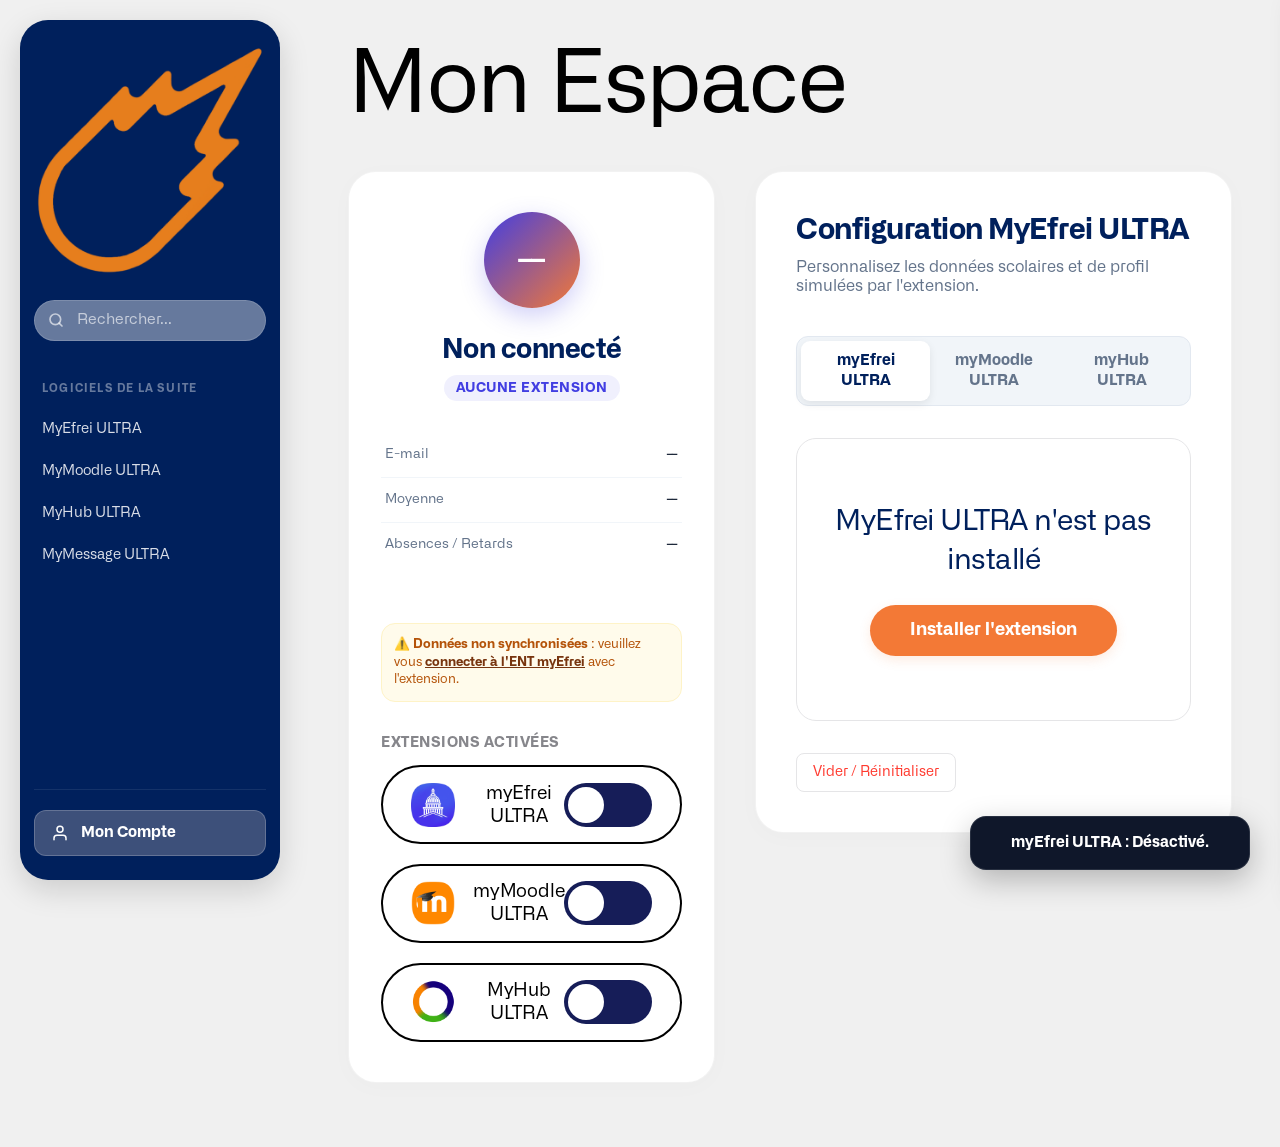
==== commit c2358e7c: "compatibilité myMoodle ULTRA terminée" ====
--- a/mon-compte.html
+++ b/mon-compte.html
@@ -159,9 +159,7 @@
           <!-- Extension 2: myMoodle ULTRA -->
           <div class="extension-pill-item">
             <div class="extension-pill-left">
-              <div class="mym-moodle-icon-wrapper">
-                <svg width="24" height="24" viewBox="0 0 24 24" fill="none" stroke="white" stroke-width="1.5" stroke-linecap="round" stroke-linejoin="round" class="dome-svg"><path d="M22 10v6M2 10l10-5 10 5-10 5z"></path><path d="M6 12v5c0 2 2 3 6 3s6-1 6-3v-5"></path><path d="M12 10v6" stroke-width="2"></path></svg>
-              </div>
+              <img src="img/logoMyMoodleUltra.png" alt="myMoodle ULTRA Logo" class="extension-logo-img">
               <span class="extension-name">myMoodle ULTRA</span>
             </div>
             <label class="switch">
@@ -235,9 +233,7 @@
               <!-- Extension 2: myMoodle ULTRA -->
               <div class="extension-pill-item">
                 <div class="extension-pill-left">
-                  <div class="mym-moodle-icon-wrapper">
-                    <svg width="24" height="24" viewBox="0 0 24 24" fill="none" stroke="white" stroke-width="1.5" stroke-linecap="round" stroke-linejoin="round" class="dome-svg"><path d="M22 10v6M2 10l10-5 10 5-10 5z"></path><path d="M6 12v5c0 2 2 3 6 3s6-1 6-3v-5"></path><path d="M12 10v6" stroke-width="2"></path></svg>
-                  </div>
+                  <img src="img/logoMyMoodleUltra.png" alt="myMoodle ULTRA Logo" class="extension-logo-img">
                   <span class="extension-name">myMoodle ULTRA</span>
                 </div>
                 <label class="switch">
@@ -511,6 +507,16 @@
 
           <!-- TAB 2: MYMOODLE ULTRA -->
           <div id="settings-tab-content-mymoodle" class="settings-tab-content">
+            <!-- UNCONNECTED STATE VIEW FOR MYMOODLE (Only shown if NOT installed) -->
+            <div class="mym-unconnected-only" style="margin-bottom: 2rem; display: none;">
+              <div class="card-unconnected-msg" style="text-align: center; border: 1px solid #e5e5e7; padding: 4rem 2rem; border-radius: 20px; box-shadow: none;">
+                <h2 style="font-size: 1.8rem; margin-bottom: 1.5rem; color: #00205C; font-weight: 500; letter-spacing: -0.5px;">myMoodle ULTRA n'est pas installé</h2>
+                <a href="mymoodle-ultra.html#prise-en-main-ultra" class="btn-mye-install" style="display: inline-block; padding: 0.85rem 2.5rem; background-color: var(--btn-orange, #f37936); color: #ffffff; text-decoration: none; border-radius: 100px; font-weight: 600; font-size: 1.1rem; box-shadow: 0 4px 12px rgba(243, 121, 54, 0.15); transition: all 0.2s ease;">Installer l'extension</a>
+              </div>
+            </div>
+
+            <!-- CONNECTED STATE VIEW FOR MYMOODLE (Only shown if installed) -->
+            <div class="mym-connected-only">
             <!-- Catégorie 1: Apparence & Personnalisation -->
             <div class="pref-category">
               <h4 class="pref-cat-title">Apparence de l'extension</h4>
@@ -527,31 +533,33 @@
                 </div>
                 <div class="apple-settings-row">
                   <div class="apple-row-label-desc" style="text-align: left;">
-                    <span class="apple-row-label" style="display: block; margin-bottom: 2px;">Masquer le pied de page</span>
-                    <span style="font-size: 12px; color: #86868b; display: block; line-height: 1.4;">Masquer le pied de page (Footer) sur Moodle.</span>
+                    <span class="apple-row-label" style="display: block; margin-bottom: 2px;">Affichage des cours</span>
+                    <span style="font-size: 12px; color: #86868b; display: block; line-height: 1.4;">Choisir la mise en page par défaut sur le tableau de bord.</span>
+                  </div>
+                  <div class="apple-row-interactive">
+                    <select id="mym-input-layout" class="apple-select-dropdown">
+                      <option value="grid">Grille (Cartes)</option>
+                      <option value="list">Liste</option>
+                    </select>
+                  </div>
+                </div>
+                <div class="apple-settings-row">
+                  <div class="apple-row-label-desc" style="text-align: left;">
+                    <span class="apple-row-label" style="display: block; margin-bottom: 2px;">En-tête de cours personnalisé</span>
+                    <span style="font-size: 12px; color: #86868b; display: block; line-height: 1.4;">Activer la bannière et l'en-tête modernisés sur les pages des cours.</span>
                   </div>
                   <label class="apple-switch">
-                    <input type="checkbox" id="mym-input-hidefooter">
+                    <input type="checkbox" id="mym-input-courseheader">
                     <span class="apple-slider"></span>
                   </label>
                 </div>
                 <div class="apple-settings-row">
                   <div class="apple-row-label-desc" style="text-align: left;">
-                    <span class="apple-row-label" style="display: block; margin-bottom: 2px;">Affichage condensé</span>
-                    <span style="font-size: 12px; color: #86868b; display: block; line-height: 1.4;">Activer l'affichage condensé des matières sur le tableau de bord.</span>
+                    <span class="apple-row-label" style="display: block; margin-bottom: 2px;">Filtres du tableau de bord</span>
+                    <span style="font-size: 12px; color: #86868b; display: block; line-height: 1.4;">Activer le filtrage par semestre et la barre de recherche rapide.</span>
                   </div>
                   <label class="apple-switch">
-                    <input type="checkbox" id="mym-input-condensedcards">
-                    <span class="apple-slider"></span>
-                  </label>
-                </div>
-                <div class="apple-settings-row">
-                  <div class="apple-row-label-desc" style="text-align: left;">
-                    <span class="apple-row-label" style="display: block; margin-bottom: 2px;">Masquer le tiroir latéral</span>
-                    <span style="font-size: 12px; color: #86868b; display: block; line-height: 1.4;">Masquer le tiroir latéral gauche par défaut au chargement.</span>
-                  </div>
-                  <label class="apple-switch">
-                    <input type="checkbox" id="mym-input-hidesidebar">
+                    <input type="checkbox" id="mym-input-quickfilters">
                     <span class="apple-slider"></span>
                   </label>
                 </div>
@@ -662,6 +670,7 @@
                   </div>
                 </div>
               </div>
+            </div>
             </div>
           </div> <!-- Close TAB 2: MYMOODLE ULTRA -->
 
@@ -787,6 +796,19 @@
             el.style.display = 'block';
           });
         }
+
+        // myMoodle ULTRA installation toggle
+        const mymInstalled = checkMymExtensionInstalled();
+        const mymConnectedOnly = document.querySelector('.mym-connected-only');
+        const mymUnconnectedOnly = document.querySelector('.mym-unconnected-only');
+        
+        if (mymInstalled) {
+          if (mymConnectedOnly) mymConnectedOnly.style.display = 'block';
+          if (mymUnconnectedOnly) mymUnconnectedOnly.style.display = 'none';
+        } else {
+          if (mymConnectedOnly) mymConnectedOnly.style.display = 'none';
+          if (mymUnconnectedOnly) mymUnconnectedOnly.style.display = 'block';
+        }
       };
 
       updateInstallationStateUI();
@@ -909,9 +931,9 @@
         
         // Moodle Settings
         mym_theme: 'mymoodle_user_theme',
-        mym_hidefooter: 'mymoodle_user_hidefooter',
-        mym_condensedcards: 'mymoodle_user_condensedcards',
-        mym_hidesidebar: 'mymoodle_user_hidesidebar',
+        mym_layout: 'mymoodle_layout_pref',
+        mym_courseheader: 'mymoodle_course_header',
+        mym_quickfilters: 'mymoodle_quick_filters',
         mym_viewer: 'mymoodle_user_viewer',
         mym_oneui: 'mymoodle_user_oneui',
         mym_handshake: 'mymoodle_user_handshake',
@@ -975,9 +997,9 @@
         
         // Moodle Inputs
         mym_theme: document.getElementById('mym-input-theme'),
-        mym_hidefooter: document.getElementById('mym-input-hidefooter'),
-        mym_condensedcards: document.getElementById('mym-input-condensedcards'),
-        mym_hidesidebar: document.getElementById('mym-input-hidesidebar'),
+        mym_layout: document.getElementById('mym-input-layout'),
+        mym_courseheader: document.getElementById('mym-input-courseheader'),
+        mym_quickfilters: document.getElementById('mym-input-quickfilters'),
         mym_viewer: document.getElementById('mym-input-viewer'),
         mym_oneui: document.getElementById('mym-input-oneui'),
         mym_handshake: document.getElementById('mym-input-handshake'),
@@ -1068,9 +1090,9 @@
 
         // Load Moodle Settings
         inputs.mym_theme.value = localStorage.getItem(keys.mym_theme) || 'light';
-        inputs.mym_hidefooter.checked = localStorage.getItem(keys.mym_hidefooter) !== 'false';
-        inputs.mym_condensedcards.checked = localStorage.getItem(keys.mym_condensedcards) !== 'false';
-        inputs.mym_hidesidebar.checked = localStorage.getItem(keys.mym_hidesidebar) !== 'false';
+        inputs.mym_layout.value = localStorage.getItem(keys.mym_layout) || 'grid';
+        inputs.mym_courseheader.checked = localStorage.getItem(keys.mym_courseheader) !== 'false';
+        inputs.mym_quickfilters.checked = localStorage.getItem(keys.mym_quickfilters) !== 'false';
         inputs.mym_viewer.checked = localStorage.getItem(keys.mym_viewer) !== 'false';
         inputs.mym_oneui.checked = localStorage.getItem(keys.mym_oneui) !== 'false';
         inputs.mym_handshake.checked = localStorage.getItem(keys.mym_handshake) !== 'false';
@@ -1268,17 +1290,17 @@
         saveParam(keys.mym_theme, e.target.value);
         showToast(`myMoodle ULTRA Thème : ${e.target.value.toUpperCase()}`);
       });
-      inputs.mym_hidefooter.addEventListener('change', (e) => {
-        saveParam(keys.mym_hidefooter, e.target.checked);
-        showToast(`Footer Moodle : ${e.target.checked ? 'Masqué' : 'Affiché'}`);
-      });
-      inputs.mym_condensedcards.addEventListener('change', (e) => {
-        saveParam(keys.mym_condensedcards, e.target.checked);
-        showToast(`Matières condensées : ${e.target.checked ? 'Activé' : 'Désactivé'}`);
-      });
-      inputs.mym_hidesidebar.addEventListener('change', (e) => {
-        saveParam(keys.mym_hidesidebar, e.target.checked);
-        showToast(`Tiroir latéral : ${e.target.checked ? 'Masqué par défaut' : 'Affiché par défaut'}`);
+      inputs.mym_layout.addEventListener('change', (e) => {
+        saveParam(keys.mym_layout, e.target.value);
+        showToast(`Affichage Moodle : ${e.target.value === 'grid' ? 'Grille' : 'Liste'}`);
+      });
+      inputs.mym_courseheader.addEventListener('change', (e) => {
+        saveParam(keys.mym_courseheader, e.target.checked);
+        showToast(`En-tête de cours : ${e.target.checked ? 'Activé' : 'Désactivé'}`);
+      });
+      inputs.mym_quickfilters.addEventListener('change', (e) => {
+        saveParam(keys.mym_quickfilters, e.target.checked);
+        showToast(`Filtres du tableau de bord : ${e.target.checked ? 'Activés' : 'Désactivés'}`);
       });
       inputs.mym_viewer.addEventListener('change', (e) => {
         saveParam(keys.mym_viewer, e.target.checked);
@@ -1507,9 +1529,9 @@
 
         // Clear Moodle settings
         localStorage.removeItem(keys.mym_theme);
-        localStorage.removeItem(keys.mym_hidefooter);
-        localStorage.removeItem(keys.mym_condensedcards);
-        localStorage.removeItem(keys.mym_hidesidebar);
+        localStorage.removeItem(keys.mym_layout);
+        localStorage.removeItem(keys.mym_courseheader);
+        localStorage.removeItem(keys.mym_quickfilters);
         localStorage.removeItem(keys.mym_viewer);
         localStorage.removeItem(keys.mym_oneui);
         localStorage.removeItem(keys.mym_handshake);
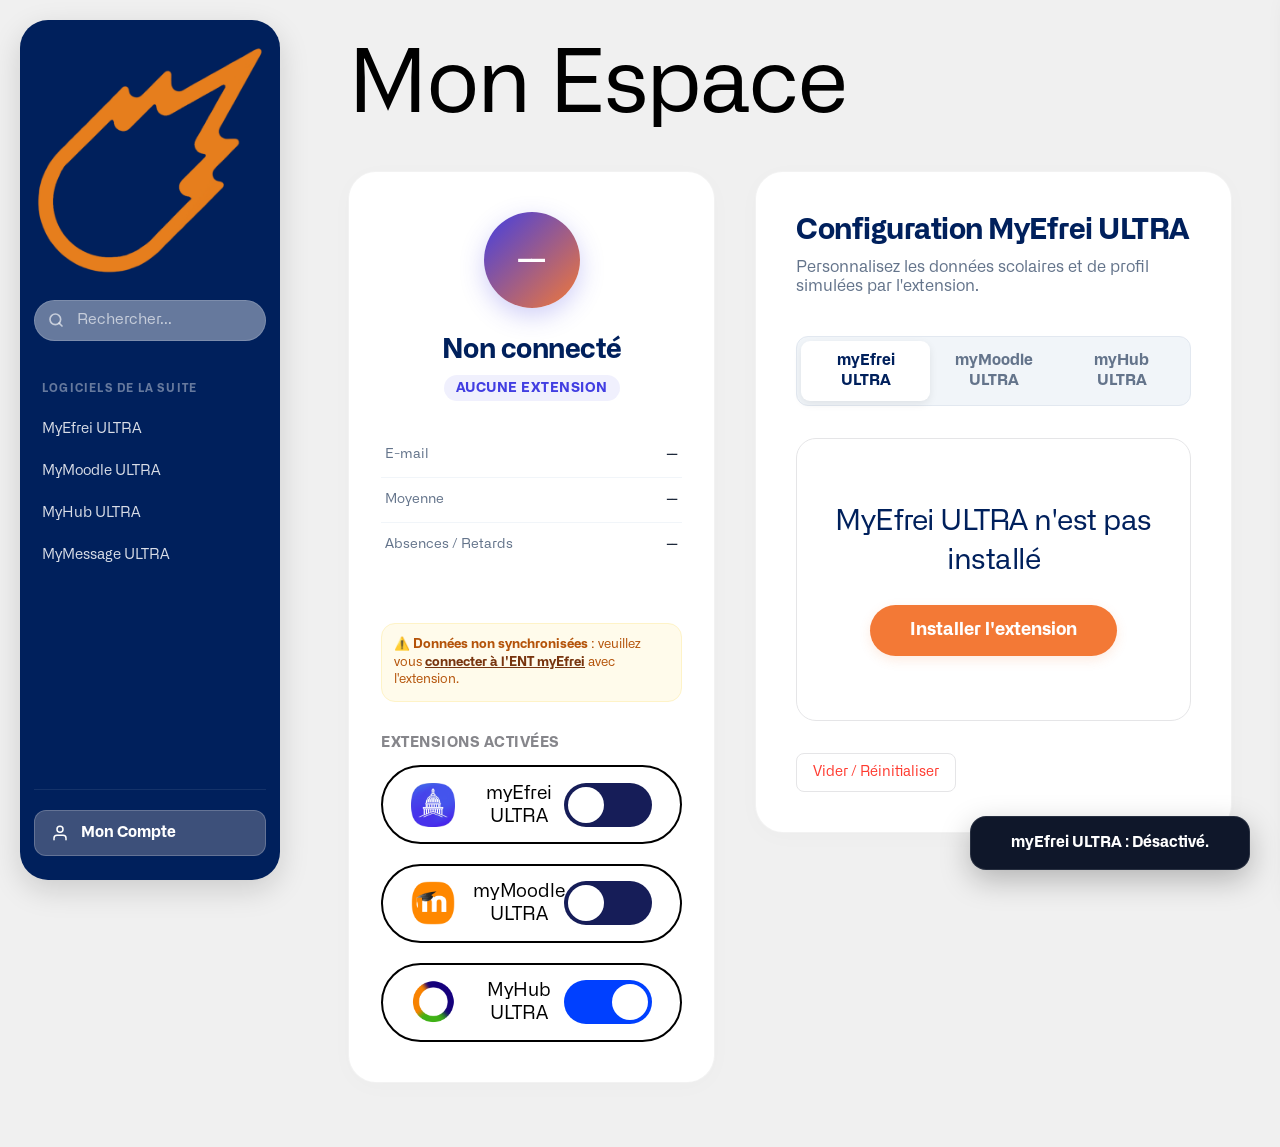
==== commit 71ec5596: "compatibilité myhyb ULTRA avancé" ====
--- a/mon-compte.html
+++ b/mon-compte.html
@@ -693,17 +693,22 @@
             </div>
 
             <!-- Catégorie 2: Configuration API (ULTRA) -->
-            <div class="pref-category" id="myh-section-api" style="display: none;">
+            <div class="pref-category">
               <h4 class="pref-cat-title">Configuration Fournisseur d'IA (ULTRA)</h4>
               <div class="apple-settings-card">
                 <div class="apple-settings-row">
                   <span class="apple-row-label">Fournisseur d'IA</span>
                   <div class="apple-row-interactive">
                     <select id="myh-input-provider" class="apple-select-dropdown">
-                      <option value="gemini">Gemini (Google)</option>
-                      <option value="openai">ChatGPT (OpenAI)</option>
-                      <option value="claude">Claude (Anthropic)</option>
-                      <option value="deepseek">DeepSeek (R1)</option>
+                      <option value="gemini">Gemini</option>
+                      <option value="openai">ChatGPT</option>
+                      <option value="claude">Claude</option>
+                      <option value="deepseek">DeepSeek</option>
+                      <option value="grok">Grok</option>
+                      <option value="groq">Groq</option>
+                      <option value="mistral">Mistral</option>
+                      <option value="openrouter">OpenRouter</option>
+                      <option value="qwen">Qwen</option>
                     </select>
                   </div>
                 </div>
@@ -712,6 +717,27 @@
                   <div style="display: flex; align-items: center;">
                     <input type="password" id="myh-input-apikey" class="apple-input-text" placeholder="Entrez votre clé API...">
                     <button type="button" id="myh-btn-toggle-key" class="apple-btn-toggle-key">👁</button>
+                  </div>
+                </div>
+                <div class="apple-settings-row">
+                  <span class="apple-row-label">Température de génération</span>
+                  <div class="apple-row-interactive">
+                    <select id="myh-input-temp" class="apple-select-dropdown">
+                      <option value="0.2">Précis (0.2)</option>
+                      <option value="0.5">Équilibré (0.5)</option>
+                      <option value="0.8">Créatif (0.8)</option>
+                    </select>
+                  </div>
+                </div>
+                <div class="apple-settings-row">
+                  <span class="apple-row-label">Rôle / Prompt Système</span>
+                  <div class="apple-row-interactive">
+                    <select id="myh-input-role" class="apple-select-dropdown">
+                      <option value="academic">Tuteur Académique</option>
+                      <option value="admin">Guide Administratif</option>
+                      <option value="coder">Assistant Code & Projets</option>
+                      <option value="neutral">Neutre / Standard</option>
+                    </select>
                   </div>
                 </div>
               </div>
@@ -753,6 +779,8 @@
                 </div>
               </div>
             </div>
+
+
           </div> <!-- Close TAB 3: MYHUB ULTRA -->
 
           <!-- Actions -->
@@ -775,6 +803,7 @@
       // Check if extension is installed and update UI accordingly
       const checkExtensionInstalled = () => document.documentElement.dataset.myefreiUltraInstalled === "true";
       const checkMymExtensionInstalled = () => document.documentElement.dataset.mymoodleUltraInstalled === "true";
+      const checkMyhExtensionInstalled = () => document.documentElement.dataset.myhubUltraInstalled === "true";
 
       const updateInstallationStateUI = () => {
         const myeInstalled = checkExtensionInstalled();
@@ -946,7 +975,20 @@
         myh_apikey: 'myhub_user_apikey',
         myh_sync_myefrei: 'myhub_user_sync_myefrei',
         myh_sync_moodle: 'myhub_user_sync_moodle',
-        myh_sync_message: 'myhub_user_sync_message'
+        myh_sync_message: 'myhub_user_sync_message',
+        myh_temp: 'myhub_user_temperature',
+        myh_role: 'myhub_user_role',
+        myh_sync_news: 'myhub_user_sync_news',
+        myh_position: 'myhub_user_position',
+        myh_width: 'myhub_user_width',
+        myh_bubble: 'myhub_user_bubble',
+        myh_shortcut: 'myhub_user_shortcut',
+        myh_autoindex: 'myhub_user_autoindex',
+        myh_savehistory: 'myhub_user_savehistory',
+        myh_suggestions: 'myhub_user_suggestions',
+        myh_color_bot: 'myhub_color_bot',
+        myh_color_user: 'myhub_color_user',
+        myh_enabled: 'myhub_user_enabled'
       };
 
       // Generate hour options dynamically for all start/end dropdowns to support 0h00-24h00 with 30-min steps
@@ -1010,7 +1052,9 @@
         myh_apikey: document.getElementById('myh-input-apikey'),
         myh_sync_myefrei: document.getElementById('myh-input-sync-myefrei'),
         myh_sync_moodle: document.getElementById('myh-input-sync-moodle'),
-        myh_sync_message: document.getElementById('myh-input-sync-message')
+        myh_sync_message: document.getElementById('myh-input-sync-message'),
+        myh_temp: document.getElementById('myh-input-temp'),
+        myh_role: document.getElementById('myh-input-role')
       };
 
       // Profile Card DOM references
@@ -1104,15 +1148,8 @@
         inputs.myh_sync_myefrei.checked = localStorage.getItem(keys.myh_sync_myefrei) !== 'false';
         inputs.myh_sync_moodle.checked = localStorage.getItem(keys.myh_sync_moodle) !== 'false';
         inputs.myh_sync_message.checked = localStorage.getItem(keys.myh_sync_message) !== 'false';
-
-        const updateHubApiVisibility = () => {
-          const apiSec = document.getElementById('myh-section-api');
-          if (apiSec) {
-            apiSec.style.display = inputs.myh_mode.value === 'ultra' ? 'block' : 'none';
-          }
-        };
-        updateHubApiVisibility();
-
+        inputs.myh_temp.value = localStorage.getItem(keys.myh_temp) || '0.5';
+        inputs.myh_role.value = localStorage.getItem(keys.myh_role) || 'academic';
         // Load Planning Settings
         let planningData = {
           colors: {
@@ -1318,8 +1355,6 @@
       // Hub Listeners
       inputs.myh_mode.addEventListener('change', (e) => {
         saveParam(keys.myh_mode, e.target.value);
-        const apiSec = document.getElementById('myh-section-api');
-        if (apiSec) apiSec.style.display = e.target.value === 'ultra' ? 'block' : 'none';
         showToast(`myHub Mode : ${e.target.value.toUpperCase()}`);
       });
       inputs.myh_provider.addEventListener('change', (e) => {
@@ -1340,6 +1375,15 @@
       inputs.myh_sync_message.addEventListener('change', (e) => {
         saveParam(keys.myh_sync_message, e.target.checked);
         showToast(`Sync Messagerie : ${e.target.checked ? 'Activée' : 'Désactivée'}`);
+      });
+      inputs.myh_temp.addEventListener('change', (e) => {
+        saveParam(keys.myh_temp, e.target.value);
+        showToast(`Température IA : ${e.target.value}`);
+      });
+      inputs.myh_role.addEventListener('change', (e) => {
+        saveParam(keys.myh_role, e.target.value);
+        const roles = { academic: 'Tuteur Académique', admin: 'Guide Administratif', coder: 'Assistant Code & Projets', neutral: 'Neutre / Standard' };
+        showToast(`Rôle IA : ${roles[e.target.value] || e.target.value}`);
       });
 
       // Toggle Hub API Key visibility
@@ -1544,6 +1588,9 @@
         localStorage.removeItem(keys.myh_sync_myefrei);
         localStorage.removeItem(keys.myh_sync_moodle);
         localStorage.removeItem(keys.myh_sync_message);
+        localStorage.removeItem(keys.myh_temp);
+        localStorage.removeItem(keys.myh_role);
+        localStorage.removeItem(keys.myh_enabled);
 
         // Keep default theme
         localStorage.setItem(keys.theme, 'navy');
@@ -1571,12 +1618,13 @@
         
         const myeEnabled = localStorage.getItem('mye_user_enabled') !== 'false';
         const mymEnabled = localStorage.getItem(keys.mym_enabled) !== 'false';
+        const myhEnabled = localStorage.getItem(keys.myh_enabled) !== 'false';
         
         const nameVal = localStorage.getItem(keys.name);
         const myeConnected = !!nameVal && myeEnabled;
         
-        // Show settings if either extension is active (installed/enabled or connected)
-        const showSettings = myeConnected || (mymInstalled && mymEnabled) || (myeInstalled && myeEnabled);
+        // Show settings if any extension is active or myHub is enabled from the dashboard
+        const showSettings = myeConnected || (mymInstalled && mymEnabled) || (myeInstalled && myeEnabled) || myhEnabled;
         
         if (showSettings) {
           body.classList.remove('is-unconnected');
@@ -1683,29 +1731,89 @@
         });
       }
 
+      // Hub Toggles Sync
+      const hubToggleUnconnected = document.getElementById('hub-toggle-unconnected');
+      const hubToggleConnected = document.getElementById('hub-toggle-connected');
+
+      const setMyhConnectionState = (isEnabled) => {
+        localStorage.setItem(keys.myh_enabled, isEnabled ? 'true' : 'false');
+        window.dispatchEvent(new CustomEvent('mye-portal-save', { 
+          detail: { key: keys.myh_enabled, value: isEnabled ? 'true' : 'false' } 
+        }));
+
+        if (hubToggleUnconnected) hubToggleUnconnected.checked = isEnabled;
+        if (hubToggleConnected) hubToggleConnected.checked = isEnabled;
+        
+        updateLayoutState();
+      };
+
+      if (hubToggleUnconnected) {
+        hubToggleUnconnected.addEventListener('change', () => {
+          setMyhConnectionState(hubToggleUnconnected.checked);
+          showToast(`MyHub ULTRA : ${hubToggleUnconnected.checked ? 'Activé' : 'Désactivé'}`);
+        });
+      }
+
+      if (hubToggleConnected) {
+        hubToggleConnected.addEventListener('change', () => {
+          setMyhConnectionState(hubToggleConnected.checked);
+          showToast(`MyHub ULTRA : ${hubToggleConnected.checked ? 'Activé' : 'Désactivé'}`);
+        });
+      }
+
       // Initial load
       loadParams();
       updateProfileCard();
       
-      const isInstalled = checkExtensionInstalled();
-      const initialEnabled = isInstalled && (localStorage.getItem('mye_user_enabled') !== 'false');
+      const initialEnabled = localStorage.getItem('mye_user_enabled') === 'true';
       setConnectionState(initialEnabled);
 
-      const mymInstalled = checkMymExtensionInstalled();
-      const mymInitialEnabled = mymInstalled && (localStorage.getItem(keys.mym_enabled) !== 'false');
+      const mymInitialEnabled = localStorage.getItem(keys.mym_enabled) === 'true';
       setMymConnectionState(mymInitialEnabled);
+
+      const myhInitialEnabled = localStorage.getItem(keys.myh_enabled) !== 'false';
+      setMyhConnectionState(myhInitialEnabled);
 
       // Listen for data synchronization from the extension content script
       window.addEventListener('mye-sync-data', () => {
         loadParams();
         updateProfileCard();
-        const currentEnabled = checkExtensionInstalled() && (localStorage.getItem('mye_user_enabled') !== 'false');
+        const currentEnabled = localStorage.getItem('mye_user_enabled') === 'true';
         setConnectionState(currentEnabled);
         
-        const mymCurrentEnabled = checkMymExtensionInstalled() && (localStorage.getItem(keys.mym_enabled) !== 'false');
+        const mymCurrentEnabled = localStorage.getItem(keys.mym_enabled) === 'true';
         setMymConnectionState(mymCurrentEnabled);
+
+        const myhCurrentEnabled = localStorage.getItem(keys.myh_enabled) !== 'false';
+        setMyhConnectionState(myhCurrentEnabled);
         
         updateInstallationStateUI();
+      });
+
+      // Listen to storage changes for real-time synchronization with myHub simulator
+      window.addEventListener('storage', (e) => {
+        if (e.key && (e.key.startsWith('myhub_') || e.key === 'mye_user_enabled' || e.key === keys.mym_enabled)) {
+          loadParams();
+          updateProfileCard();
+          updateLayoutState();
+          
+          // Also sync active states of switches
+          if (e.key === 'mye_user_enabled') {
+            const val = e.newValue === 'true';
+            if (toggleUnconnected) toggleUnconnected.checked = val;
+            if (toggleConnected) toggleConnected.checked = val;
+          }
+          if (e.key === keys.mym_enabled) {
+            const val = e.newValue === 'true';
+            if (moodleToggleUnconnected) moodleToggleUnconnected.checked = val;
+            if (moodleToggleConnected) moodleToggleConnected.checked = val;
+          }
+          if (e.key === keys.myh_enabled) {
+            const val = e.newValue === 'true';
+            if (hubToggleUnconnected) hubToggleUnconnected.checked = val;
+            if (hubToggleConnected) hubToggleConnected.checked = val;
+          }
+        }
       });
     });
   </script>
